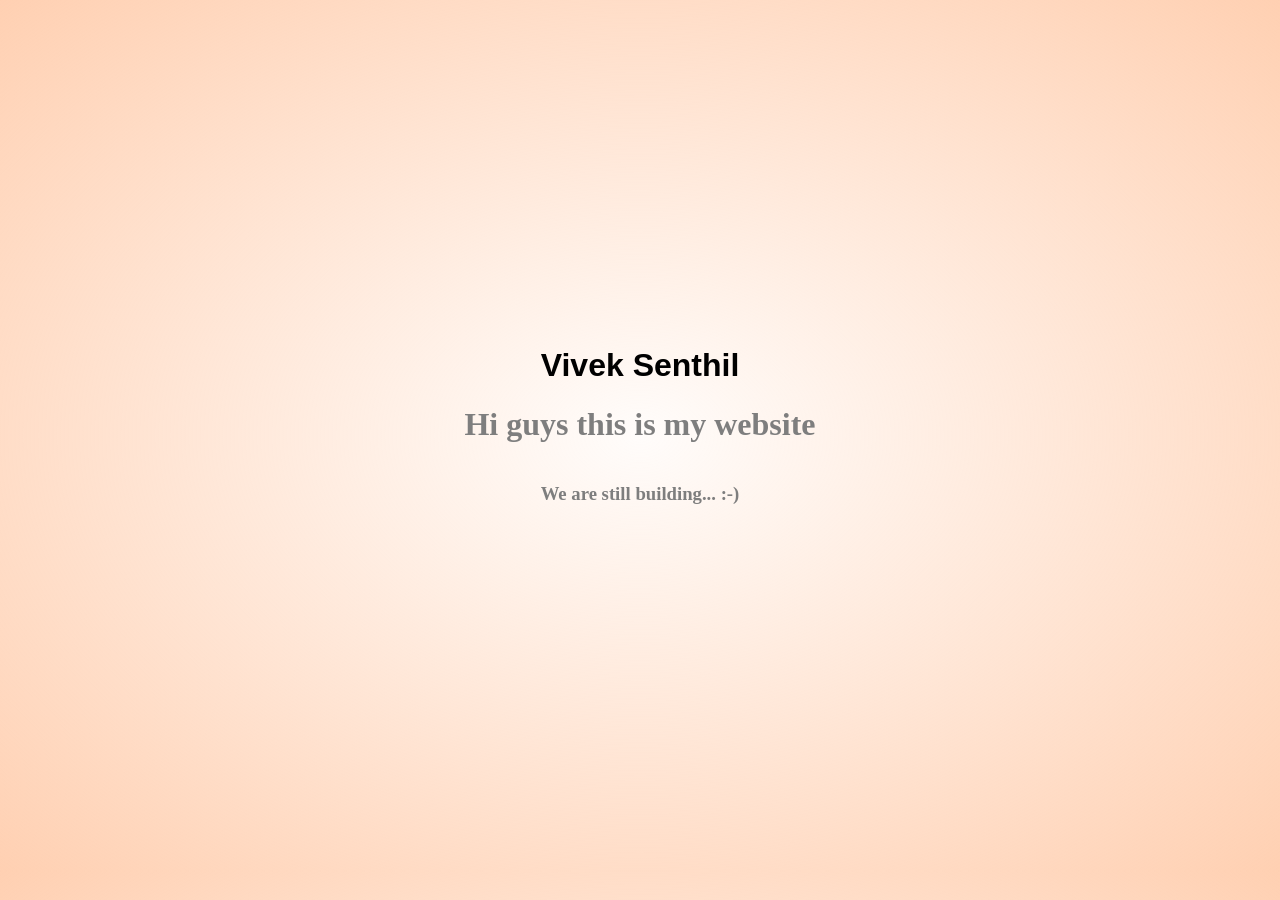
==== index.html @ be4c6263 "initial setup" ====
<!DOCTYPE html>
<html lang="en">
<head>
    <meta charset="UTF-8">
    <meta name="viewport" content="width=device-width, initial-scale=1.0">
    <title>Vivek Senthil</title>
    <link rel="stylesheet" href="style.css">
</head>
<body>
    <div id="title-name">Vivek Senthil</div>
    <h1>Hi guys this is my website</h1>
    <h3>We are still building... :-)</h3>
    
</body>
</html>
---- style.css ----
body {
    display: flex;
    justify-content: center;
    align-items: center;
    flex-direction: column;
    height: 95vh;
    color: rgb(126, 126, 126);
    background: radial-gradient(#ffd0b20f, #ffd0b2);
}

#title-name {
    font-size: xx-large;
    font-weight: bolder;
    color: black;
    font-family: 'Trebuchet MS', 'Lucida Sans Unicode', 'Lucida Grande', 'Lucida Sans', Arial, sans-serif
}
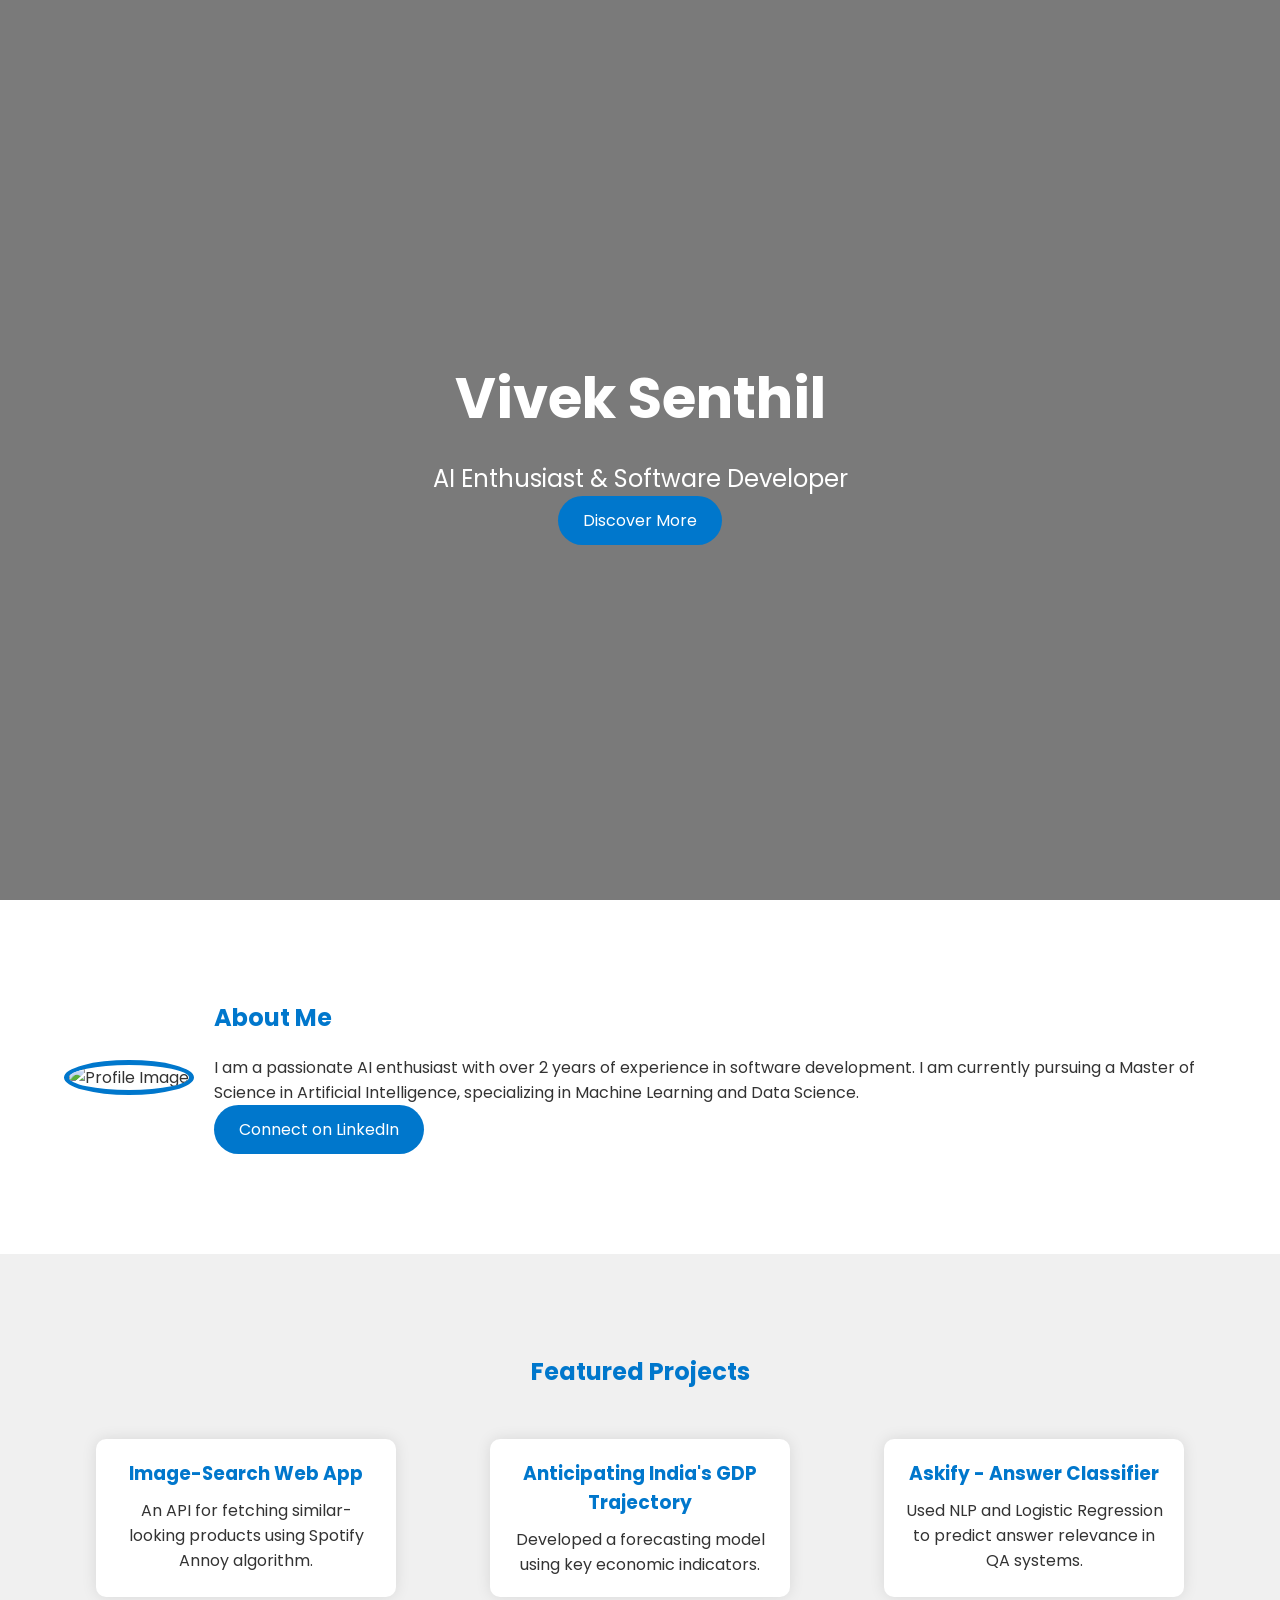
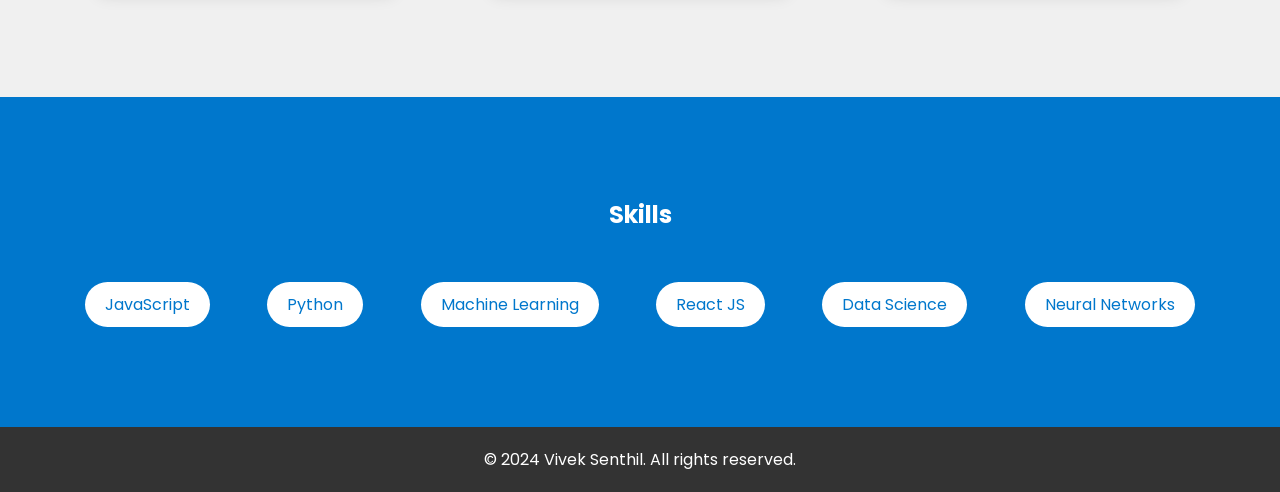
==== commit ab53ea49: "v1" ====
--- a/index.html
+++ b/index.html
@@ -3,13 +3,83 @@
 <head>
     <meta charset="UTF-8">
     <meta name="viewport" content="width=device-width, initial-scale=1.0">
-    <title>Vivek Senthil</title>
-    <link rel="stylesheet" href="style.css">
+    <meta http-equiv="X-UA-Compatible" content="IE=edge">
+    <title>Vivek Senthil - AI Enthusiast & Software Developer</title>
+    <link rel="stylesheet" href="styles.css">
+    <script src="script.js" defer></script>
+    <link href="https://fonts.googleapis.com/css2?family=Poppins:wght@300;400;600&display=swap" rel="stylesheet">
 </head>
 <body>
-    <div id="title-name">Vivek Senthil</div>
-    <h1>Hi guys this is my website</h1>
-    <h3>We are still building... :-)</h3>
-    
+    <!-- Hero Section -->
+    <header id="hero">
+        <div class="overlay"></div>
+        <div class="container hero-content">
+            <h1>Vivek Senthil</h1>
+            <p>AI Enthusiast & Software Developer</p>
+            <a href="#about" class="btn">Discover More</a>
+        </div>
+    </header>
+
+    <!-- About Section -->
+    <section id="about">
+        <div class="container">
+            <div class="about-content">
+                <div class="profile-image">
+                    <img src="images/dummy-pic.jpg" alt="Profile Image">
+                </div>
+                <div class="about-text">
+                    <h2>About Me</h2>
+                    <p>
+                        I am a passionate AI enthusiast with over 2 years of experience in software development. 
+                        I am currently pursuing a Master of Science in Artificial Intelligence, specializing in Machine Learning and Data Science.
+                    </p>
+                    <a href="https://www.linkedin.com/in/vivek-senthil-150101174/" target="_blank" class="btn">Connect on LinkedIn</a>
+                </div>
+            </div>
+        </div>
+    </section>
+
+    <!-- Projects Section -->
+    <section id="projects">
+        <div class="container">
+            <h2>Featured Projects</h2>
+            <div class="project-grid">
+                <div class="project-item">
+                    <h3>Image-Search Web App</h3>
+                    <p>An API for fetching similar-looking products using Spotify Annoy algorithm.</p>
+                </div>
+                <div class="project-item">
+                    <h3>Anticipating India's GDP Trajectory</h3>
+                    <p>Developed a forecasting model using key economic indicators.</p>
+                </div>
+                <div class="project-item">
+                    <h3>Askify - Answer Classifier</h3>
+                    <p>Used NLP and Logistic Regression to predict answer relevance in QA systems.</p>
+                </div>
+            </div>
+        </div>
+    </section>
+
+    <!-- Skills Section -->
+    <section id="skills">
+        <div class="container">
+            <h2>Skills</h2>
+            <ul class="skills-list">
+                <li>JavaScript</li>
+                <li>Python</li>
+                <li>Machine Learning</li>
+                <li>React JS</li>
+                <li>Data Science</li>
+                <li>Neural Networks</li>
+            </ul>
+        </div>
+    </section>
+
+    <!-- Footer Section -->
+    <footer>
+        <div class="container">
+            <p>&copy; 2024 Vivek Senthil. All rights reserved.</p>
+        </div>
+    </footer>
 </body>
-</html>+</html>
--- a/styles.css
+++ b/styles.css
@@ -0,0 +1,168 @@
+/* General Reset */
+* {
+    margin: 0;
+    padding: 0;
+    box-sizing: border-box;
+}
+
+body {
+    font-family: 'Poppins', sans-serif;
+    background-color: #f5f5f5;
+    color: #333;
+}
+
+.container {
+    width: 90%;
+    max-width: 1200px;
+    margin: 0 auto;
+}
+
+/* Hero Section */
+#hero {
+    position: relative;
+    background: url('https://www.alingwenphotography.com/uploads/2/1/2/2/21225944/background-images/original/1.jpg') no-repeat center center/cover;
+    height: 100vh;
+    display: flex;
+    justify-content: center;
+    align-items: center;
+}
+
+#hero .overlay {
+    position: absolute;
+    top: 0;
+    left: 0;
+    width: 100%;
+    height: 100%;
+    background: rgba(0, 0, 0, 0.5);
+}
+
+.hero-content {
+    position: relative;
+    z-index: 1;
+    text-align: center;
+    color: white;
+}
+
+.hero-content h1 {
+    font-size: 3.5rem;
+    margin-bottom: 20px;
+}
+
+.hero-content p {
+    font-size: 1.5rem;
+}
+
+.btn {
+    display: inline-block;
+    padding: 12px 25px;
+    color: white;
+    background-color: #0077cc;
+    border-radius: 50px;
+    text-decoration: none;
+    transition: 0.3s;
+}
+
+.btn:hover {
+    background-color: #005fa3;
+}
+
+/* About Section */
+#about {
+    padding: 100px 0;
+    background-color: #fff;
+}
+
+.about-content {
+    display: flex;
+    align-items: center;
+    justify-content: space-between;
+}
+
+.about-text {
+    flex: 1;
+    padding-left: 20px;
+}
+
+.about-text h2 {
+    color: #0077cc;
+    margin-bottom: 20px;
+}
+
+.profile-image img {
+    width: 250px;
+    height: 250px;
+    border-radius: 50%;
+    border: 5px solid #0077cc;
+}
+
+/* Projects Section */
+#projects {
+    padding: 100px 0;
+    background-color: #f0f0f0;
+    text-align: center;
+}
+
+#projects h2 {
+    color: #0077cc;
+    margin-bottom: 50px;
+}
+
+.project-grid {
+    display: flex;
+    justify-content: space-around;
+    gap: 30px;
+    flex-wrap: wrap;
+}
+
+.project-item {
+    background-color: white;
+    padding: 20px;
+    width: 300px;
+    border-radius: 10px;
+    box-shadow: 0 0 15px rgba(0, 0, 0, 0.1);
+    transition: transform 0.3s ease-in-out;
+}
+
+.project-item:hover {
+    transform: translateY(-10px);
+}
+
+.project-item h3 {
+    margin-bottom: 10px;
+    color: #0077cc;
+}
+
+/* Skills Section */
+#skills {
+    padding: 100px 0;
+    background-color: #0077cc;
+    color: white;
+    text-align: center;
+}
+
+#skills h2 {
+    margin-bottom: 50px;
+}
+
+.skills-list {
+    list-style: none;
+    display: flex;
+    justify-content: space-around;
+    gap: 15px;
+    flex-wrap: wrap;
+}
+
+.skills-list li {
+    background-color: white;
+    color: #0077cc;
+    padding: 10px 20px;
+    border-radius: 30px;
+}
+
+/* Footer */
+footer {
+    padding: 20px 0;
+    background-color: #333;
+    color: white;
+    text-align: center;
+}
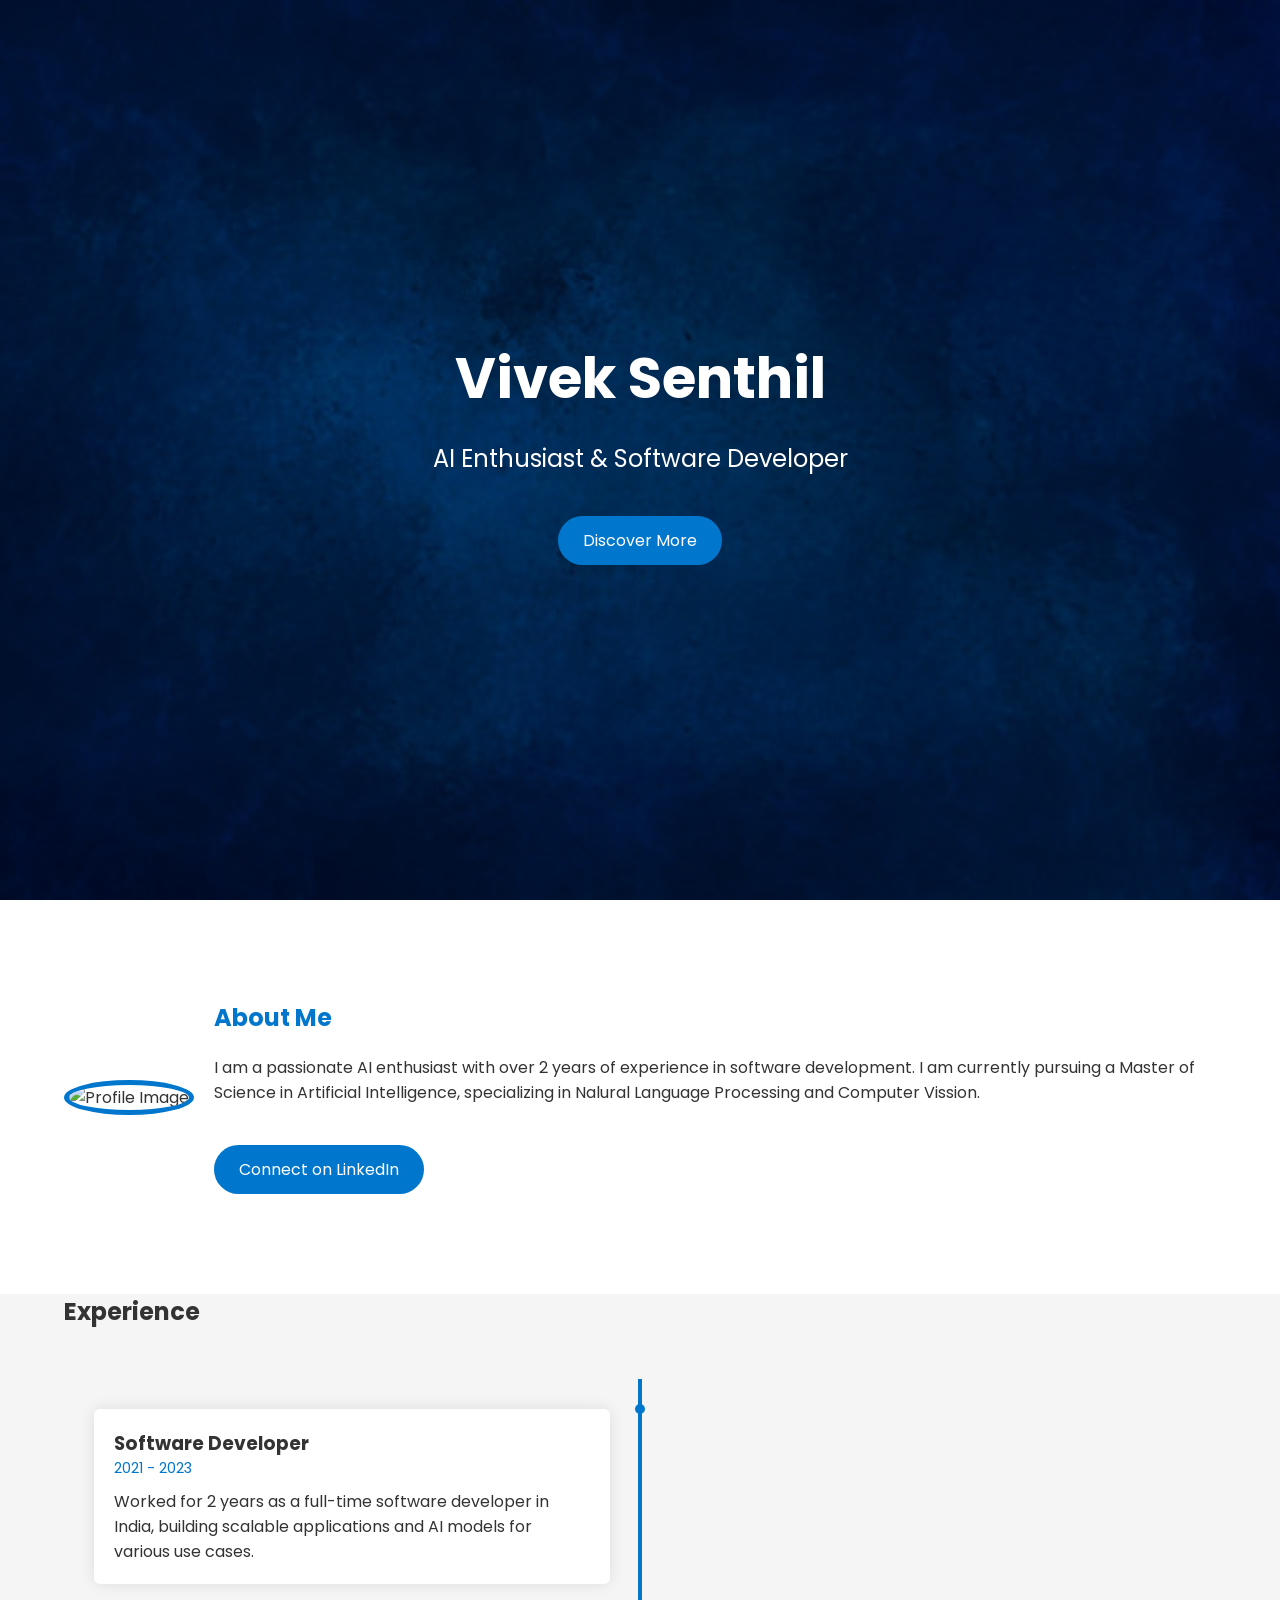
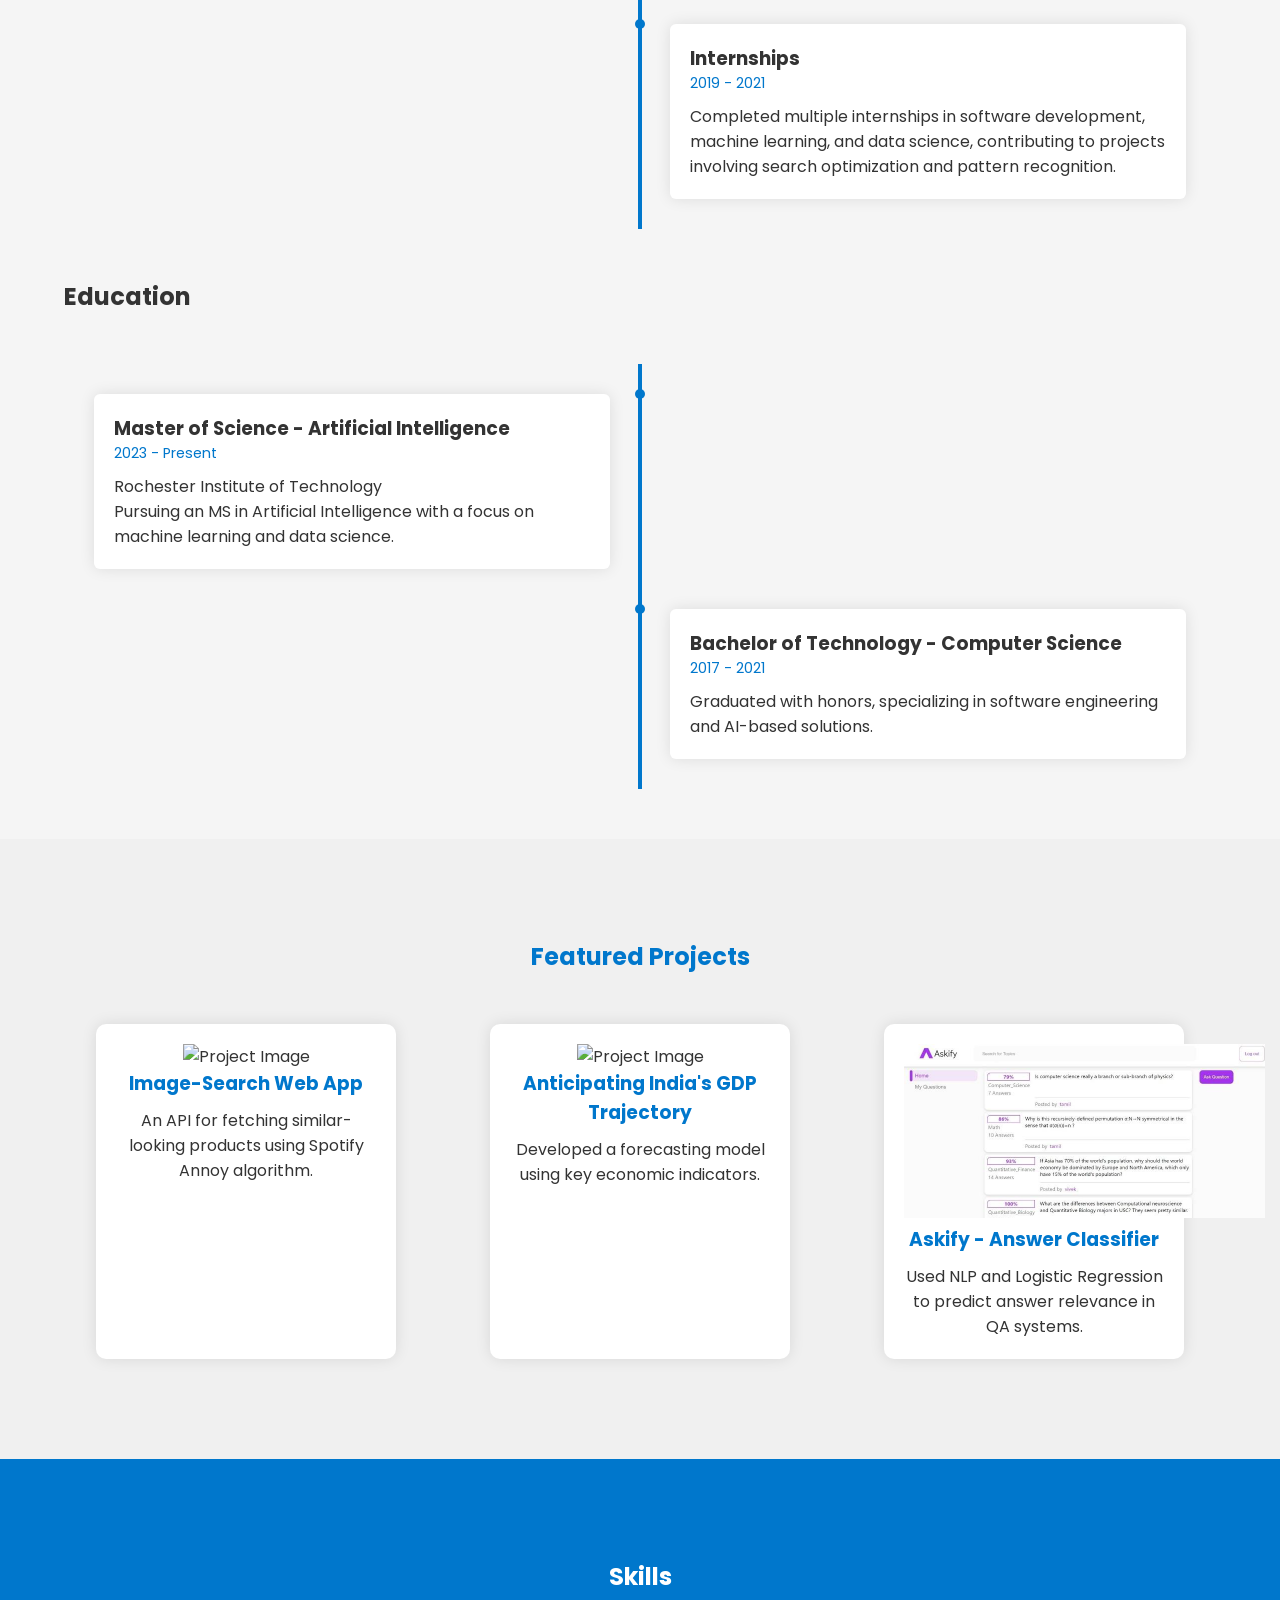
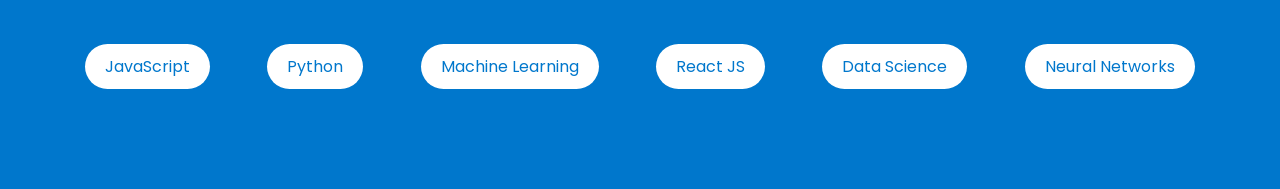
==== commit 7d8959fc: "v2_temp" ====
--- a/index.html
+++ b/index.html
@@ -1,5 +1,6 @@
 <!DOCTYPE html>
 <html lang="en">
+
 <head>
     <meta charset="UTF-8">
     <meta name="viewport" content="width=device-width, initial-scale=1.0">
@@ -9,6 +10,7 @@
     <script src="script.js" defer></script>
     <link href="https://fonts.googleapis.com/css2?family=Poppins:wght@300;400;600&display=swap" rel="stylesheet">
 </head>
+
 <body>
     <!-- Hero Section -->
     <header id="hero">
@@ -25,15 +27,64 @@
         <div class="container">
             <div class="about-content">
                 <div class="profile-image">
-                    <img src="images/dummy-pic.jpg" alt="Profile Image">
+                    <img src="/images/Vivek_20240724.jpg" alt="Profile Image">
                 </div>
                 <div class="about-text">
                     <h2>About Me</h2>
                     <p>
-                        I am a passionate AI enthusiast with over 2 years of experience in software development. 
-                        I am currently pursuing a Master of Science in Artificial Intelligence, specializing in Machine Learning and Data Science.
+                        I am a passionate AI enthusiast with over 2 years of experience in software development. I am
+                        currently pursuing a Master of Science in Artificial Intelligence, specializing in Nalural Language Processing and Computer Vission.
                     </p>
                     <a href="https://www.linkedin.com/in/vivek-senthil-150101174/" target="_blank" class="btn">Connect on LinkedIn</a>
+                </div>
+            </div>
+        </div>
+    </section>
+
+    <!-- Experience Section -->
+    <section id="experience">
+        <div class="container">
+            <h2>Experience</h2>
+            <div class="timeline">
+                <div class="timeline-item">
+                    <div class="timeline-content">
+                        <h3>Software Developer</h3>
+                        <span class="timeline-date">2021 - 2023</span>
+                        <p>Worked for 2 years as a full-time software developer in India, building scalable applications
+                            and AI models for various use cases.</p>
+                    </div>
+                </div>
+                <div class="timeline-item">
+                    <div class="timeline-content">
+                        <h3>Internships</h3>
+                        <span class="timeline-date">2019 - 2021</span>
+                        <p>Completed multiple internships in software development, machine learning, and data science,
+                            contributing to projects involving search optimization and pattern recognition.</p>
+                    </div>
+                </div>
+            </div>
+        </div>
+    </section>
+
+    <!-- Education Section -->
+    <section id="education">
+        <div class="container">
+            <h2>Education</h2>
+            <div class="timeline">
+                <div class="timeline-item">
+                    <div class="timeline-content">
+                        <h3>Master of Science - Artificial Intelligence</h3>
+                        <span class="timeline-date">2023 - Present</span>
+                        <p>Rochester Institute of Technology</p>
+                        <p>Pursuing an MS in Artificial Intelligence with a focus on machine learning and data science.</p>
+                    </div>
+                </div>
+                <div class="timeline-item">
+                    <div class="timeline-content">
+                        <h3>Bachelor of Technology - Computer Science</h3>
+                        <span class="timeline-date">2017 - 2021</span>
+                        <p>Graduated with honors, specializing in software engineering and AI-based solutions.</p>
+                    </div>
                 </div>
             </div>
         </div>
@@ -45,14 +96,17 @@
             <h2>Featured Projects</h2>
             <div class="project-grid">
                 <div class="project-item">
+                    <img src="https://dummyimage.com/300x200/0077cc/fff.png&text=Project+1" alt="Project Image">
                     <h3>Image-Search Web App</h3>
                     <p>An API for fetching similar-looking products using Spotify Annoy algorithm.</p>
                 </div>
                 <div class="project-item">
+                    <img src="https://dummyimage.com/300x200/0077cc/fff.png&text=Project+2" alt="Project Image">
                     <h3>Anticipating India's GDP Trajectory</h3>
                     <p>Developed a forecasting model using key economic indicators.</p>
                 </div>
                 <div class="project-item">
+                    <img src="/images/askify.png" alt="Project Image">
                     <h3>Askify - Answer Classifier</h3>
                     <p>Used NLP and Logistic Regression to predict answer relevance in QA systems.</p>
                 </div>
@@ -75,11 +129,12 @@
         </div>
     </section>
 
-    <!-- Footer Section -->
+    <!-- Footer Section
     <footer>
         <div class="container">
             <p>&copy; 2024 Vivek Senthil. All rights reserved.</p>
         </div>
-    </footer>
+    </footer> -->
 </body>
+
 </html>
--- a/styles.css
+++ b/styles.css
@@ -3,6 +3,7 @@
     margin: 0;
     padding: 0;
     box-sizing: border-box;
+    scroll-behavior: smooth; /* Smooth scrolling */
 }
 
 body {
@@ -20,7 +21,7 @@
 /* Hero Section */
 #hero {
     position: relative;
-    background: url('https://www.alingwenphotography.com/uploads/2/1/2/2/21225944/background-images/original/1.jpg') no-repeat center center/cover;
+    background: url('/images/blue_bg_1.jpg') no-repeat center center/cover;
     height: 100vh;
     display: flex;
     justify-content: center;
@@ -60,6 +61,7 @@
     border-radius: 50px;
     text-decoration: none;
     transition: 0.3s;
+    margin-top: 40px;
 }
 
 .btn:hover {
@@ -93,6 +95,94 @@
     height: 250px;
     border-radius: 50%;
     border: 5px solid #0077cc;
+    object-fit: cover;
+}
+
+/* Timeline Section */
+.timeline {
+    position: relative;
+    margin: 50px 0;
+    padding: 10px 0;
+}
+
+.timeline::before {
+    content: '';
+    position: absolute;
+    width: 4px;
+    background-color: #0077cc;
+    top: 0;
+    bottom: 0;
+    left: 50%;
+    transform: translateX(-50%);
+}
+
+.timeline-item {
+    position: relative;
+    width: 50%;
+    padding: 20px 30px;
+    box-sizing: border-box;
+}
+
+.timeline-item:nth-child(odd) {
+    left: 0;
+}
+
+.timeline-item:nth-child(even) {
+    left: 50%;
+}
+
+.timeline-content {
+    background-color: white;
+    padding: 20px;
+    border-radius: 6px;
+    box-shadow: 0 0 15px rgba(0, 0, 0, 0.1);
+    position: relative;
+}
+
+.timeline-item::before {
+    content: '';
+    position: absolute;
+    top: 15px;
+    width: 10px;
+    height: 10px;
+    background-color: #0077cc;
+    border-radius: 50%;
+    z-index: 1;
+}
+
+.timeline-item:nth-child(odd)::before {
+    right: -5px;
+}
+
+.timeline-item:nth-child(even)::before {
+    left: -5px;
+}
+
+.timeline-date {
+    font-size: 0.9rem;
+    color: #0077cc;
+    margin-bottom: 10px;
+    display: block;
+}
+
+@media screen and (max-width: 768px) {
+    .timeline-item {
+        width: 100%;
+        left: 0 !important;
+        margin-bottom: 40px;
+    }
+
+    .timeline-item:nth-child(even) {
+        left: 0;
+    }
+
+    .timeline::before {
+        left: 20px;
+    }
+
+    .timeline-item::before {
+        left: 15px !important;
+    }
 }
 
 /* Projects Section */
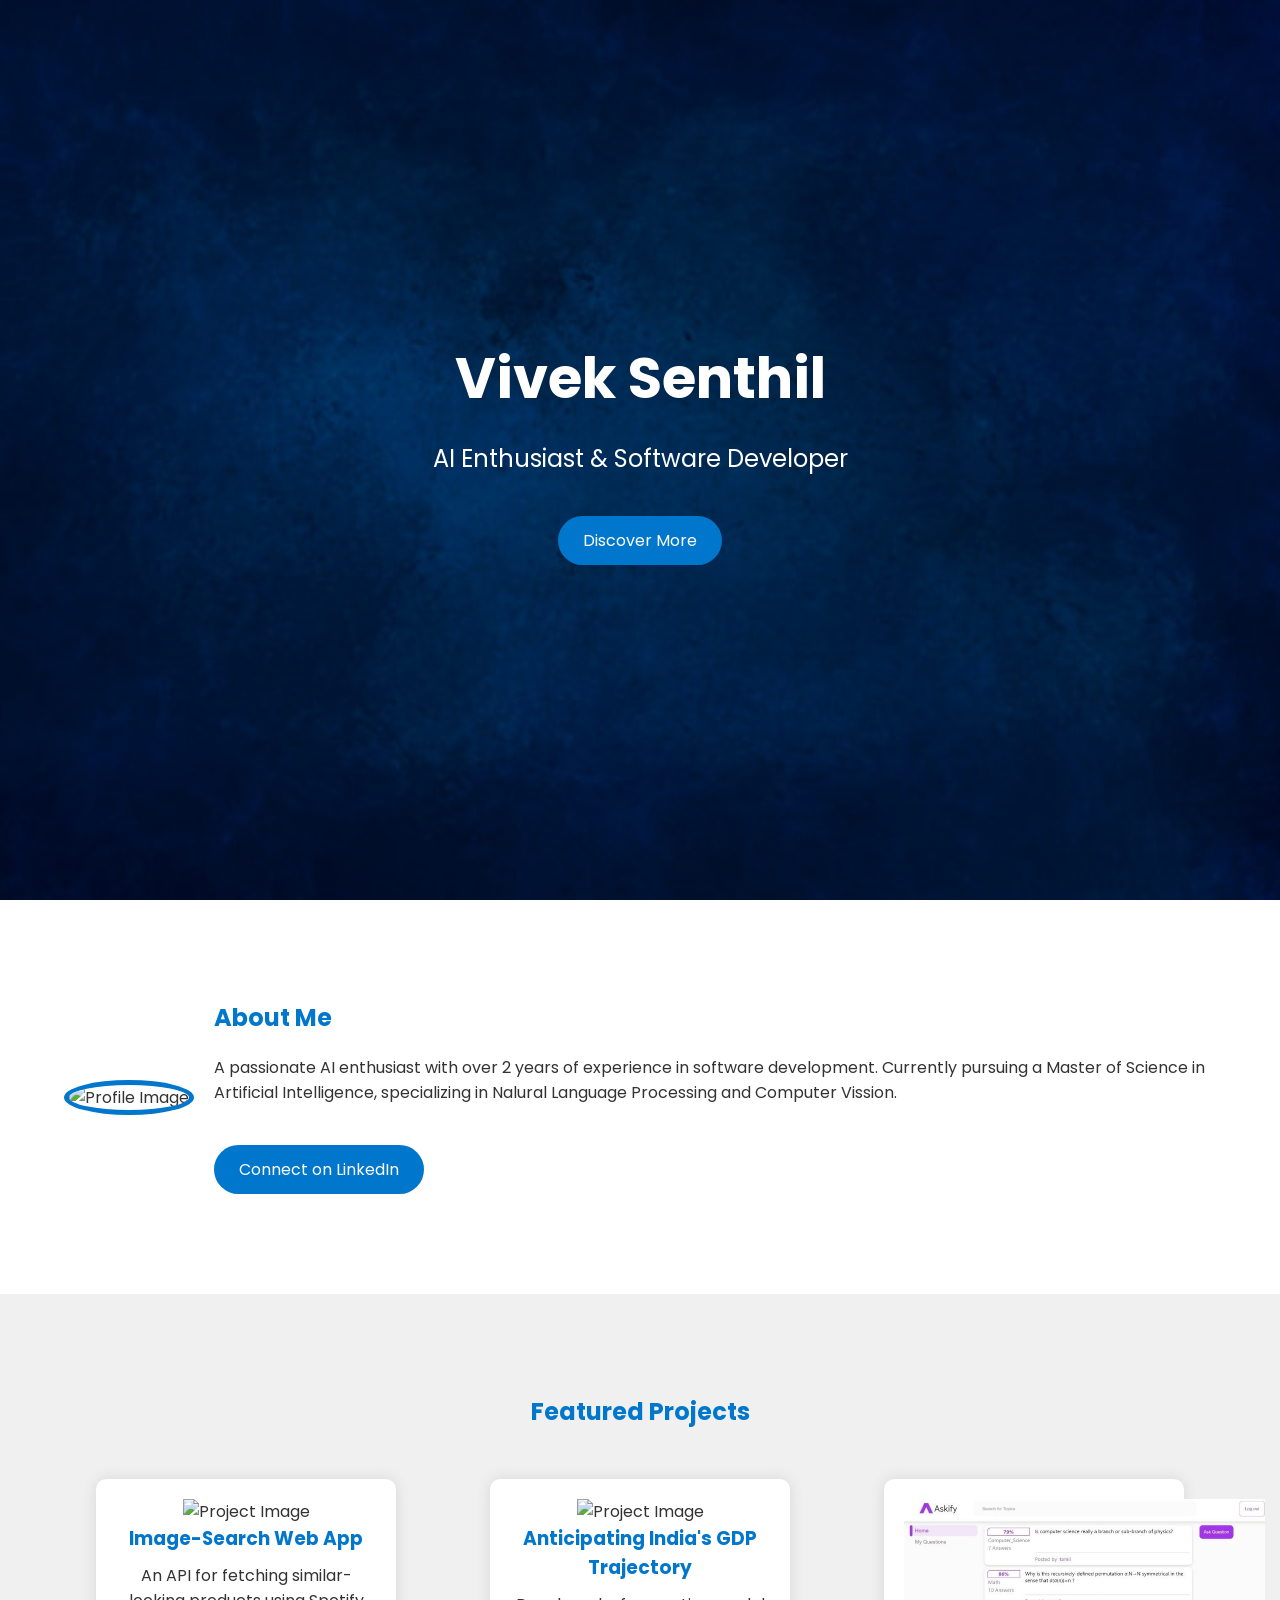
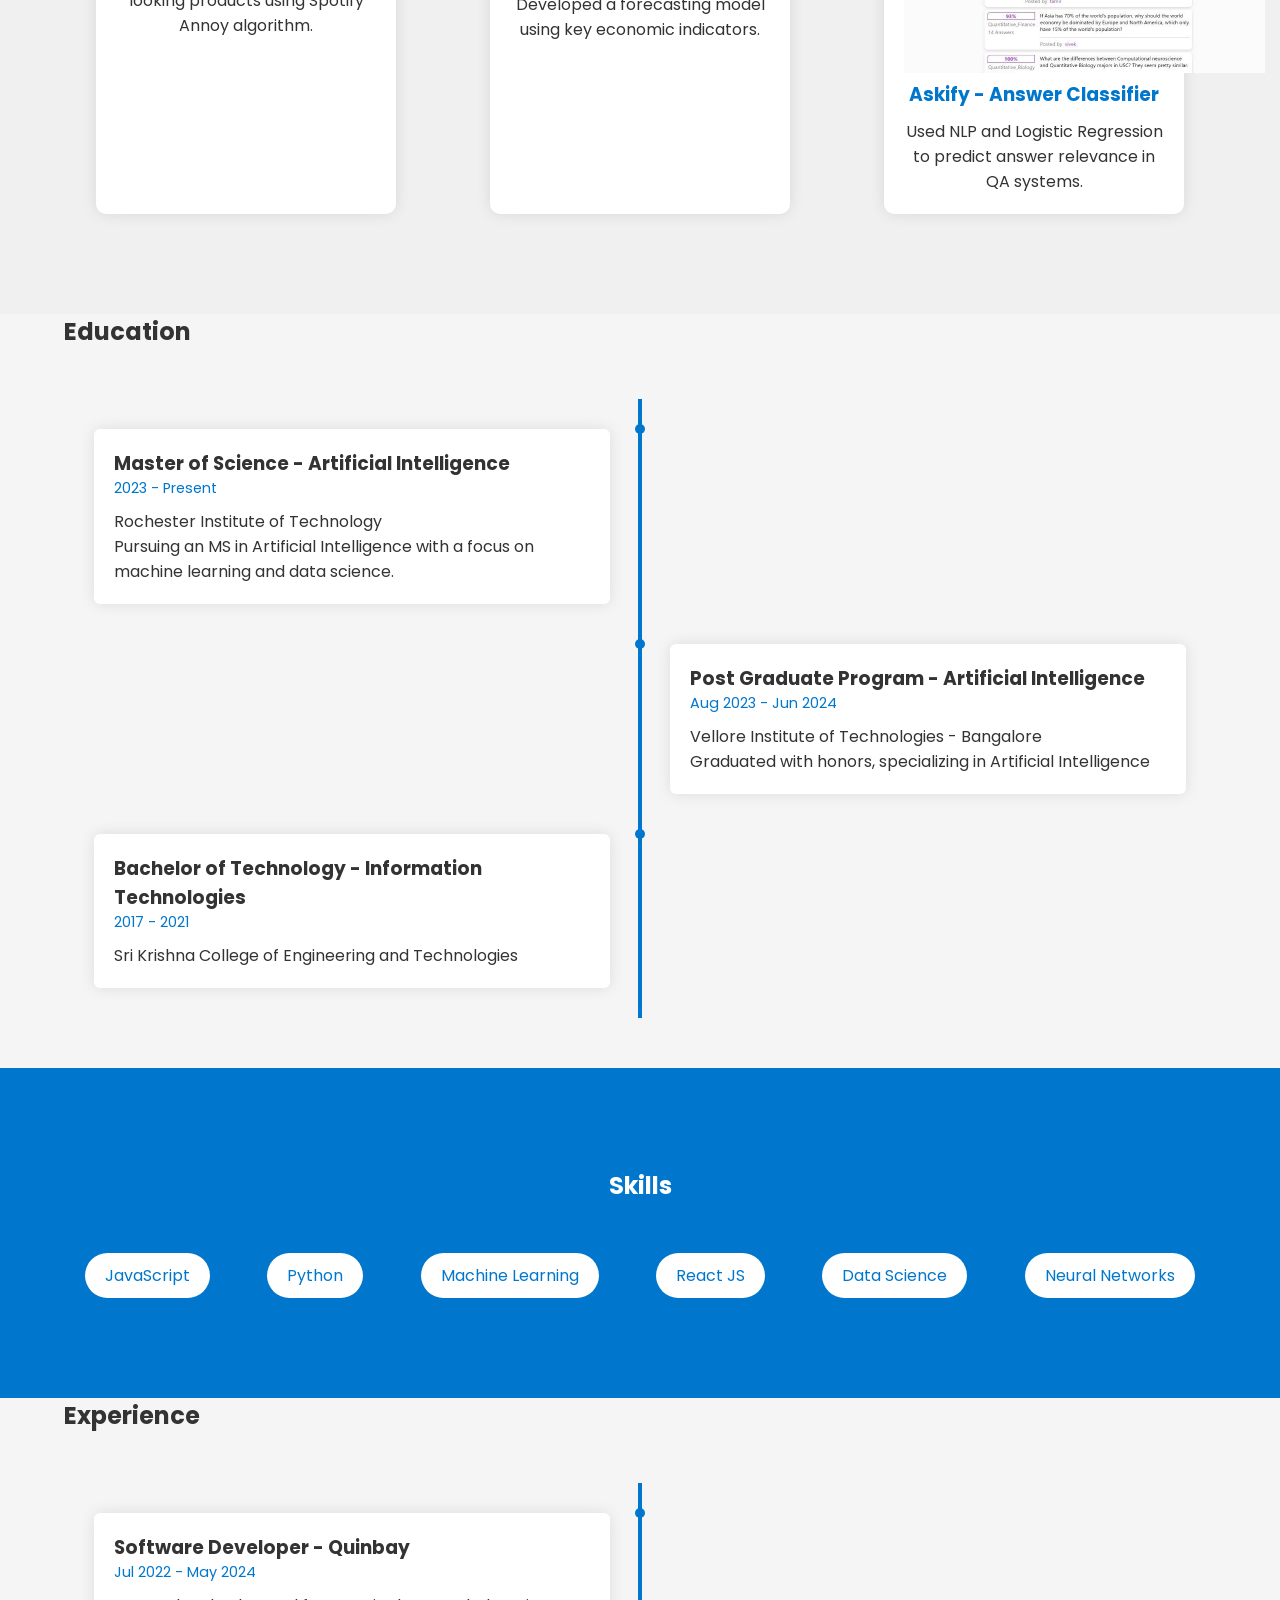
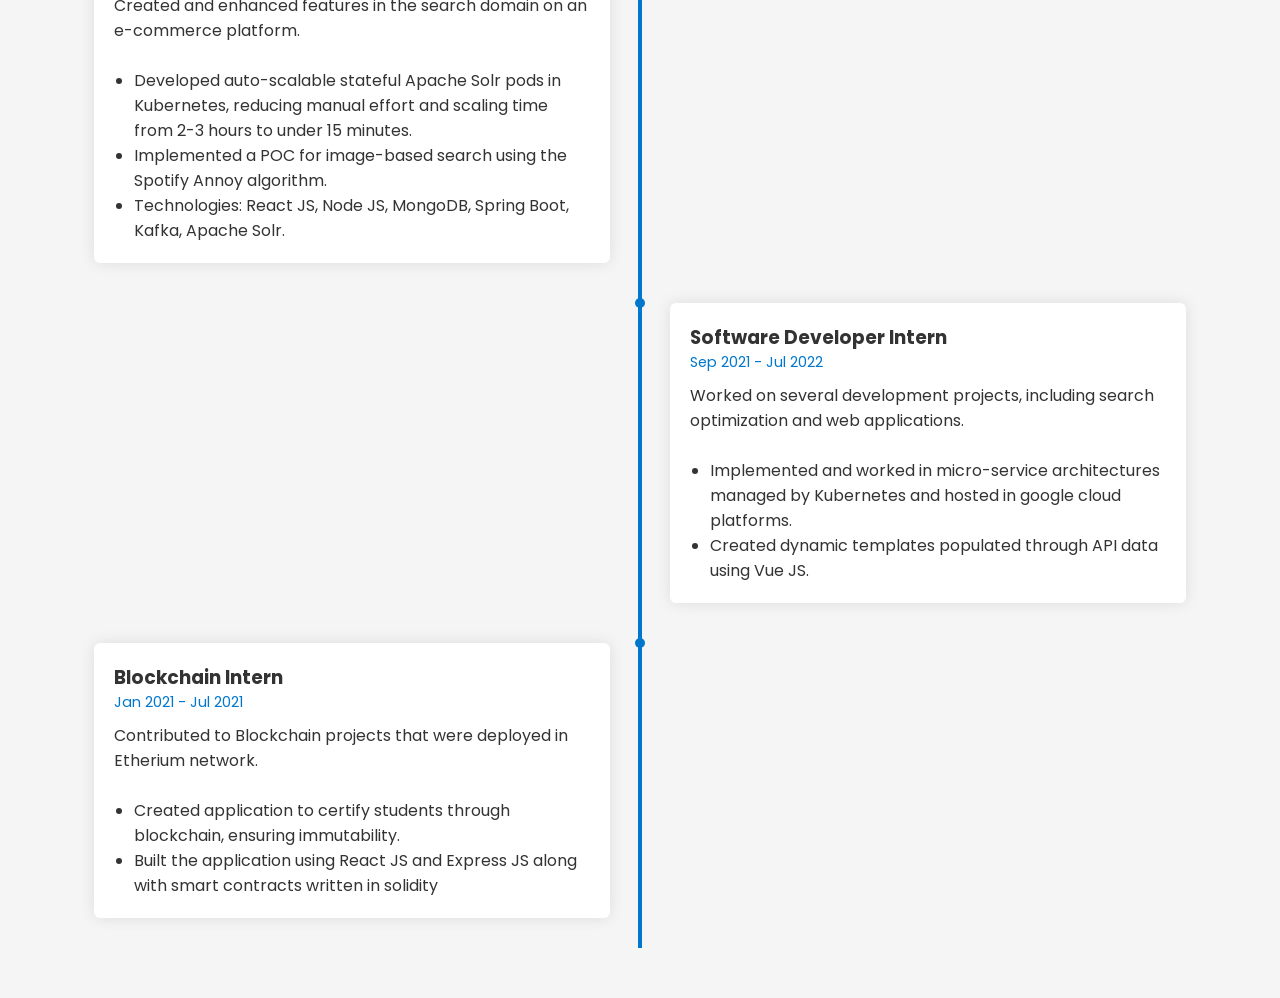
==== commit 3031a943: "updated" ====
--- a/index.html
+++ b/index.html
@@ -32,8 +32,8 @@
                 <div class="about-text">
                     <h2>About Me</h2>
                     <p>
-                        I am a passionate AI enthusiast with over 2 years of experience in software development. I am
-                        currently pursuing a Master of Science in Artificial Intelligence, specializing in Nalural Language Processing and Computer Vission.
+                        A passionate AI enthusiast with over 2 years of experience in software development. 
+                        Currently pursuing a Master of Science in Artificial Intelligence, specializing in Nalural Language Processing and Computer Vission.
                     </p>
                     <a href="https://www.linkedin.com/in/vivek-senthil-150101174/" target="_blank" class="btn">Connect on LinkedIn</a>
                 </div>
@@ -41,30 +41,32 @@
         </div>
     </section>
 
-    <!-- Experience Section -->
-    <section id="experience">
-        <div class="container">
-            <h2>Experience</h2>
-            <div class="timeline">
-                <div class="timeline-item">
-                    <div class="timeline-content">
-                        <h3>Software Developer</h3>
-                        <span class="timeline-date">2021 - 2023</span>
-                        <p>Worked for 2 years as a full-time software developer in India, building scalable applications
-                            and AI models for various use cases.</p>
-                    </div>
-                </div>
-                <div class="timeline-item">
-                    <div class="timeline-content">
-                        <h3>Internships</h3>
-                        <span class="timeline-date">2019 - 2021</span>
-                        <p>Completed multiple internships in software development, machine learning, and data science,
-                            contributing to projects involving search optimization and pattern recognition.</p>
-                    </div>
-                </div>
+  
+
+<!-- Projects Section -->
+<section id="projects">
+    <div class="container">
+        <h2>Featured Projects</h2>
+        <div class="project-grid">
+            <div class="project-item">
+                <img src="https://dummyimage.com/300x200/0077cc/fff.png&text=Project+1" alt="Project Image">
+                <h3>Image-Search Web App</h3>
+                <p>An API for fetching similar-looking products using Spotify Annoy algorithm.</p>
+            </div>
+            <div class="project-item">
+                <img src="https://dummyimage.com/300x200/0077cc/fff.png&text=Project+2" alt="Project Image">
+                <h3>Anticipating India's GDP Trajectory</h3>
+                <p>Developed a forecasting model using key economic indicators.</p>
+            </div>
+            <div class="project-item">
+                <img src="/images/askify.png" alt="Project Image">
+                <h3>Askify - Answer Classifier</h3>
+                <p>Used NLP and Logistic Regression to predict answer relevance in QA systems.</p>
             </div>
         </div>
-    </section>
+    </div>
+</section>
+
 
     <!-- Education Section -->
     <section id="education">
@@ -81,41 +83,26 @@
                 </div>
                 <div class="timeline-item">
                     <div class="timeline-content">
-                        <h3>Bachelor of Technology - Computer Science</h3>
+                        <h3>Post Graduate Program - Artificial Intelligence</h3>
+                        <span class="timeline-date">Aug 2023 - Jun 2024</span>
+                        <p>Vellore Institute of Technologies - Bangalore</p>
+                        <p>Graduated with honors, specializing in Artificial Intelligence</p>
+                    </div>
+                </div>
+                <div class="timeline-item">
+                    <div class="timeline-content">
+                        <h3>Bachelor of Technology - Information Technologies</h3>
                         <span class="timeline-date">2017 - 2021</span>
-                        <p>Graduated with honors, specializing in software engineering and AI-based solutions.</p>
+                        <p>Sri Krishna College of Engineering and Technologies</p>
+                        <!-- <p>Graduated with honors, specializing in software engineering and AI-based solutions.</p> -->
                     </div>
                 </div>
             </div>
         </div>
     </section>
 
-    <!-- Projects Section -->
-    <section id="projects">
-        <div class="container">
-            <h2>Featured Projects</h2>
-            <div class="project-grid">
-                <div class="project-item">
-                    <img src="https://dummyimage.com/300x200/0077cc/fff.png&text=Project+1" alt="Project Image">
-                    <h3>Image-Search Web App</h3>
-                    <p>An API for fetching similar-looking products using Spotify Annoy algorithm.</p>
-                </div>
-                <div class="project-item">
-                    <img src="https://dummyimage.com/300x200/0077cc/fff.png&text=Project+2" alt="Project Image">
-                    <h3>Anticipating India's GDP Trajectory</h3>
-                    <p>Developed a forecasting model using key economic indicators.</p>
-                </div>
-                <div class="project-item">
-                    <img src="/images/askify.png" alt="Project Image">
-                    <h3>Askify - Answer Classifier</h3>
-                    <p>Used NLP and Logistic Regression to predict answer relevance in QA systems.</p>
-                </div>
-            </div>
-        </div>
-    </section>
-
-    <!-- Skills Section -->
-    <section id="skills">
+     <!-- Skills Section -->
+     <section id="skills">
         <div class="container">
             <h2>Skills</h2>
             <ul class="skills-list">
@@ -129,6 +116,56 @@
         </div>
     </section>
 
+      <!-- Experience Section -->
+    <section id="experience">
+        <div class="container">
+            <h2>Experience</h2>
+            <div class="timeline">
+                <div class="timeline-item">
+                    <div class="timeline-content">
+                        <h3>Software Developer - Quinbay</h3>
+                        <span class="timeline-date">Jul 2022 - May 2024</span>
+                        <p>Created and enhanced features in the search domain on an e-commerce platform.</p>
+                        <br>
+                        <ul>
+                            <li>Developed auto-scalable stateful Apache Solr pods in Kubernetes, reducing manual effort and scaling time from 2-3 hours to under 15 minutes.</li>
+                            <li>Implemented a POC for image-based search using the Spotify Annoy algorithm.</li>
+                            <li>Technologies: React JS, Node JS, MongoDB, Spring Boot, Kafka, Apache Solr.</li>
+                        </ul>
+                    </div>
+                </div>
+                <!-- Internship 1 -->
+                <div class="timeline-item">
+                    <div class="timeline-content">
+                        <h3>Software Developer Intern</h3>
+                        <span class="timeline-date">Sep 2021 - Jul 2022</span>
+                        <p>Worked on several development projects, including search optimization and web applications.</p>
+                        <br>
+                        <ul>
+                            <li>Implemented and worked in micro-service architectures managed by Kubernetes and hosted in google cloud platforms.</li>
+                            <li>Created dynamic templates populated through API data using Vue JS.</li>
+                        </ul>
+                    </div>
+                </div>
+                <!-- Internship 2 -->
+                <div class="timeline-item">
+                    <div class="timeline-content">
+                        <h3>Blockchain Intern</h3>
+                        <span class="timeline-date">Jan 2021 - Jul 2021</span>
+                        <p>Contributed to Blockchain projects that were deployed in Etherium network.</p>
+                        <br>
+                        <ul>
+                            <li>Created application to certify students through blockchain, ensuring immutability. </li>
+                            <li>Built the application using React JS and Express JS along with smart contracts written in solidity</li>
+                        </ul>
+                    </div>
+                </div>
+            </div>
+        </div>
+    </section>
+
+   
+
     <!-- Footer Section
     <footer>
         <div class="container">
--- a/styles.css
+++ b/styles.css
@@ -139,6 +139,10 @@
     position: relative;
 }
 
+.timeline-content ul {
+    padding-left: inherit;
+}
+
 .timeline-item::before {
     content: '';
     position: absolute;
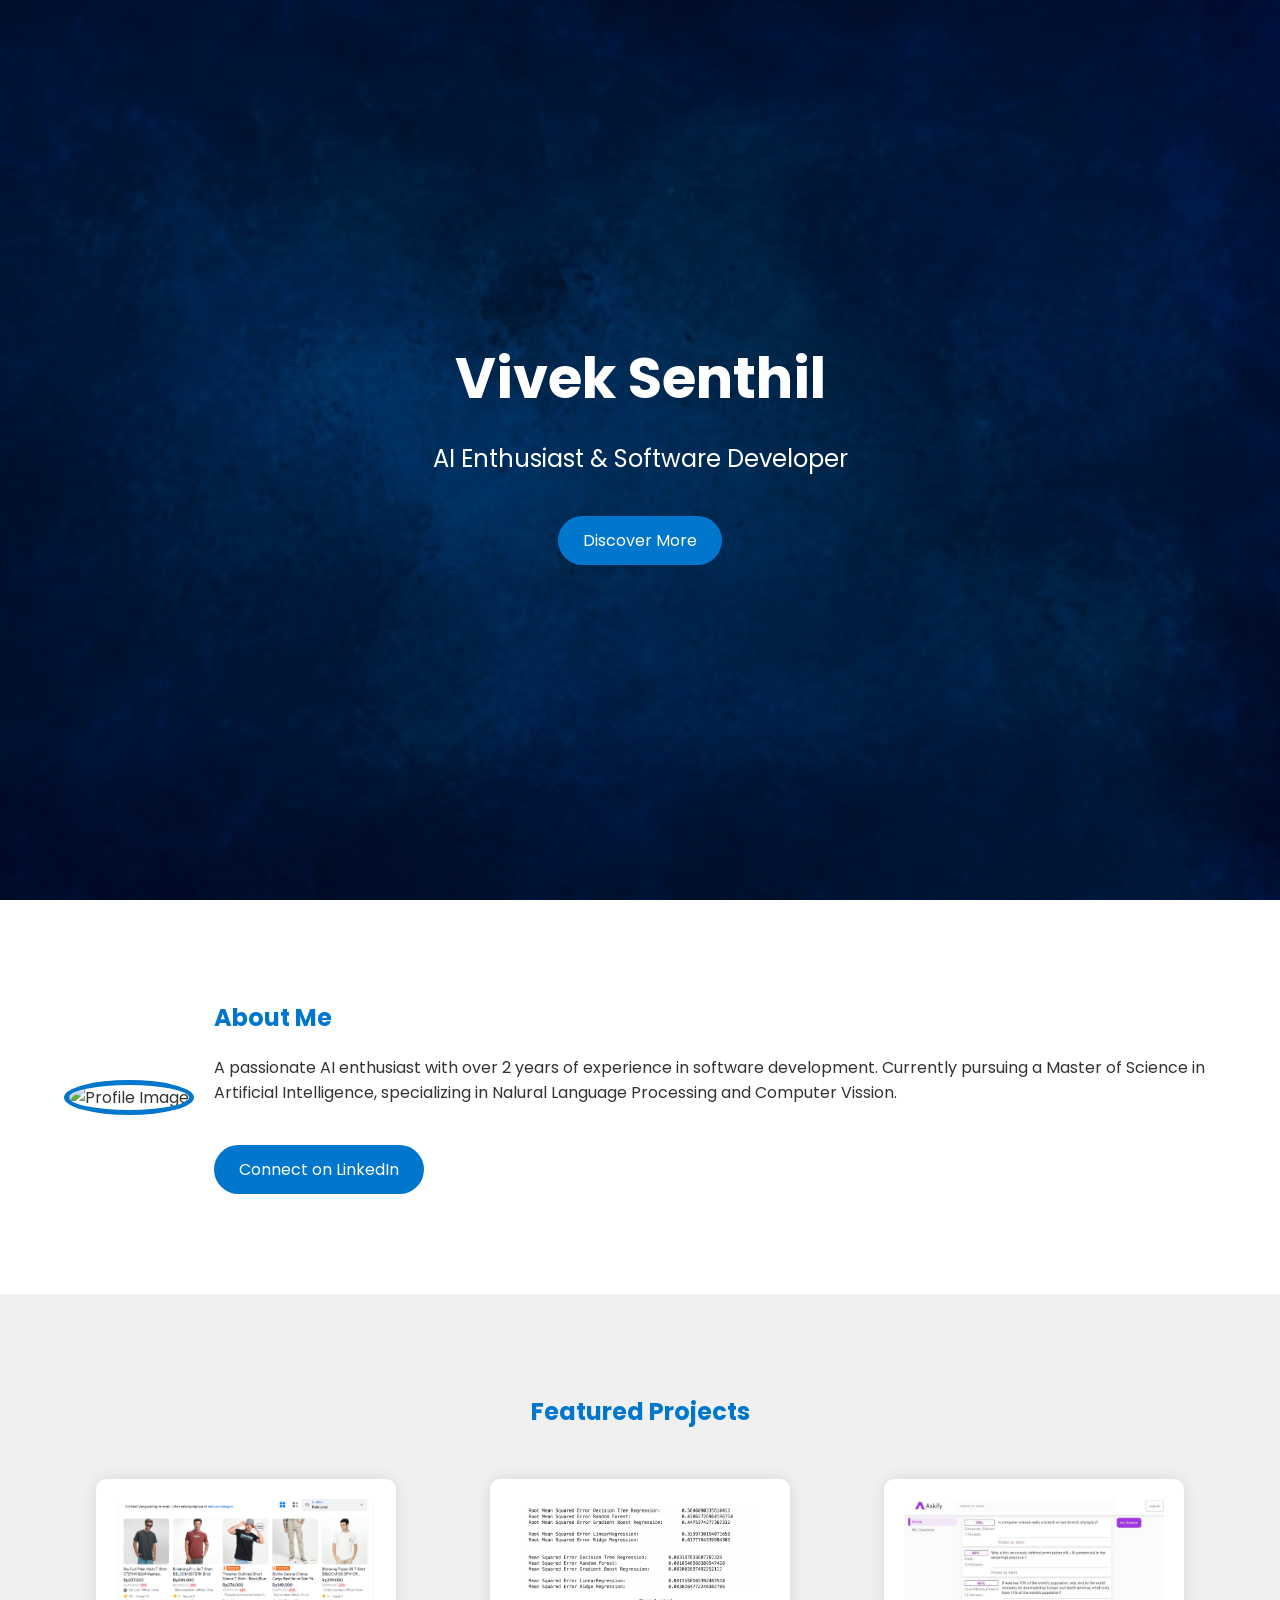
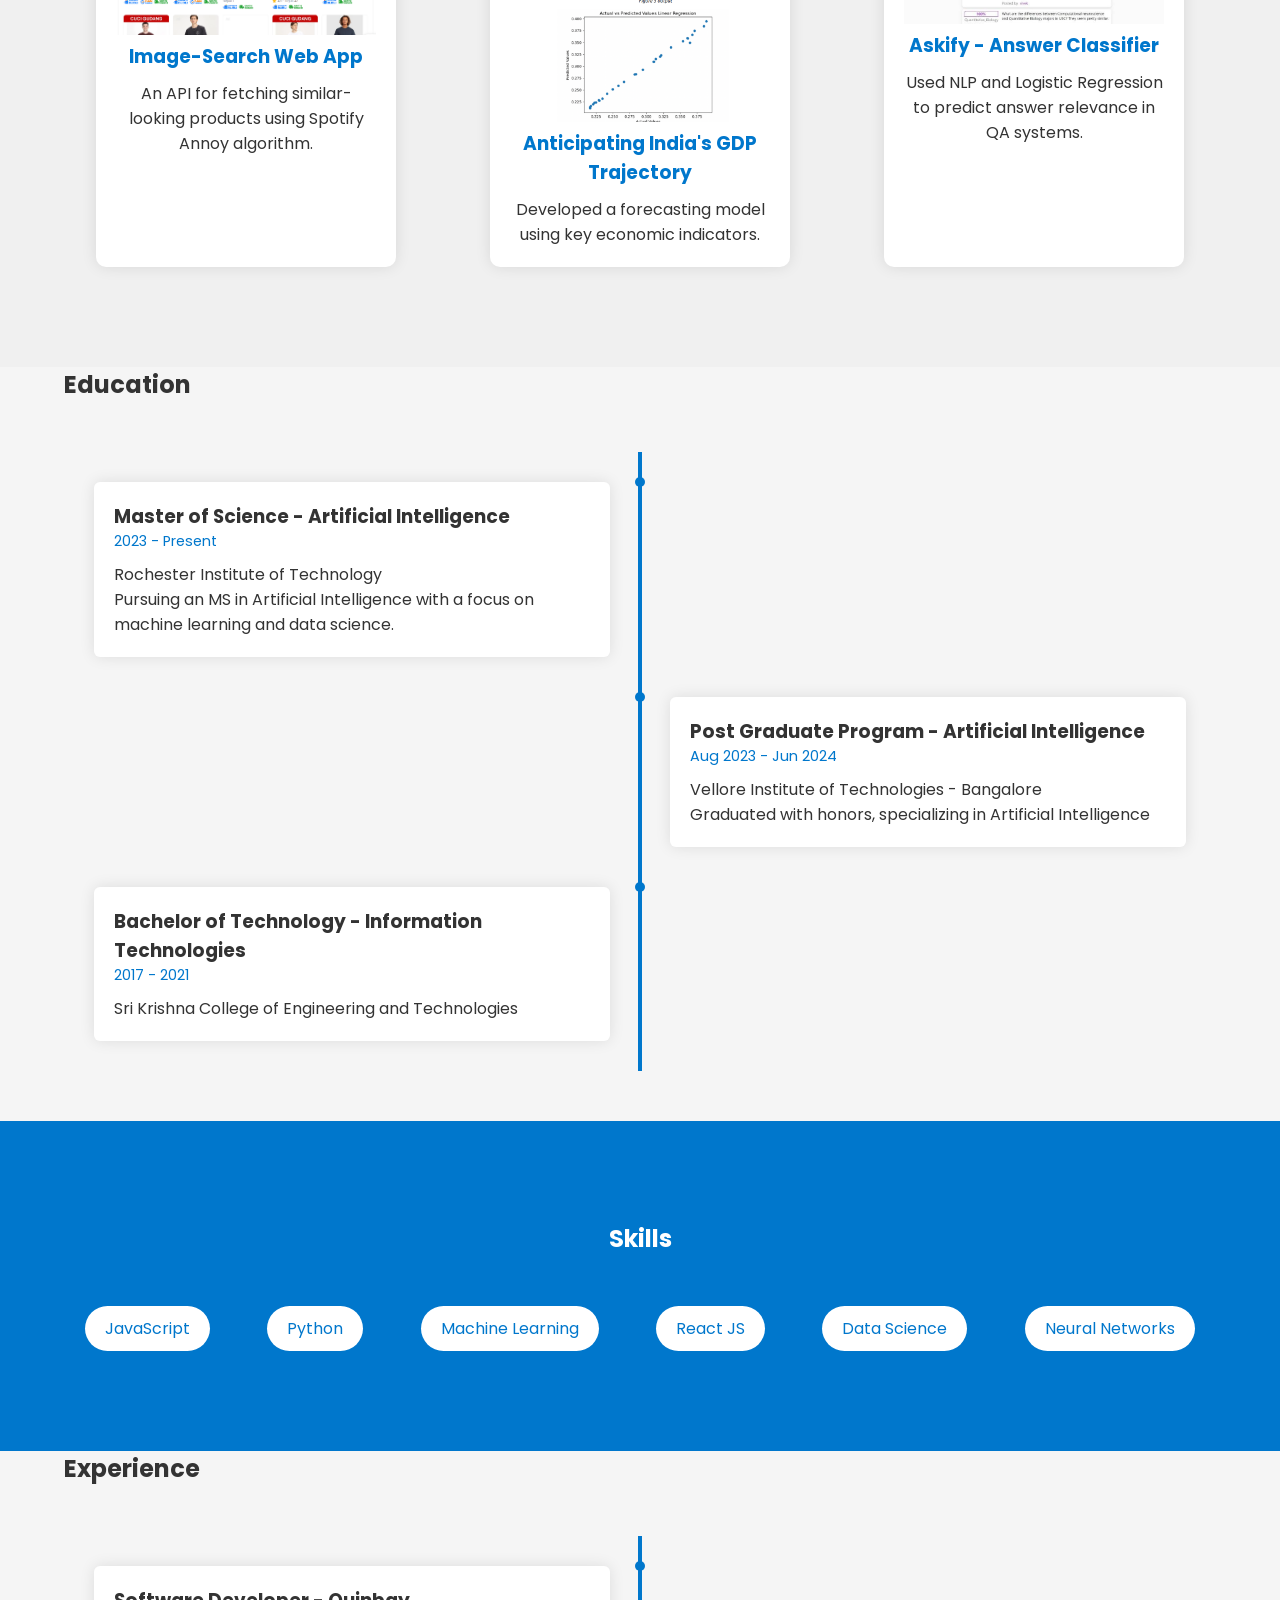
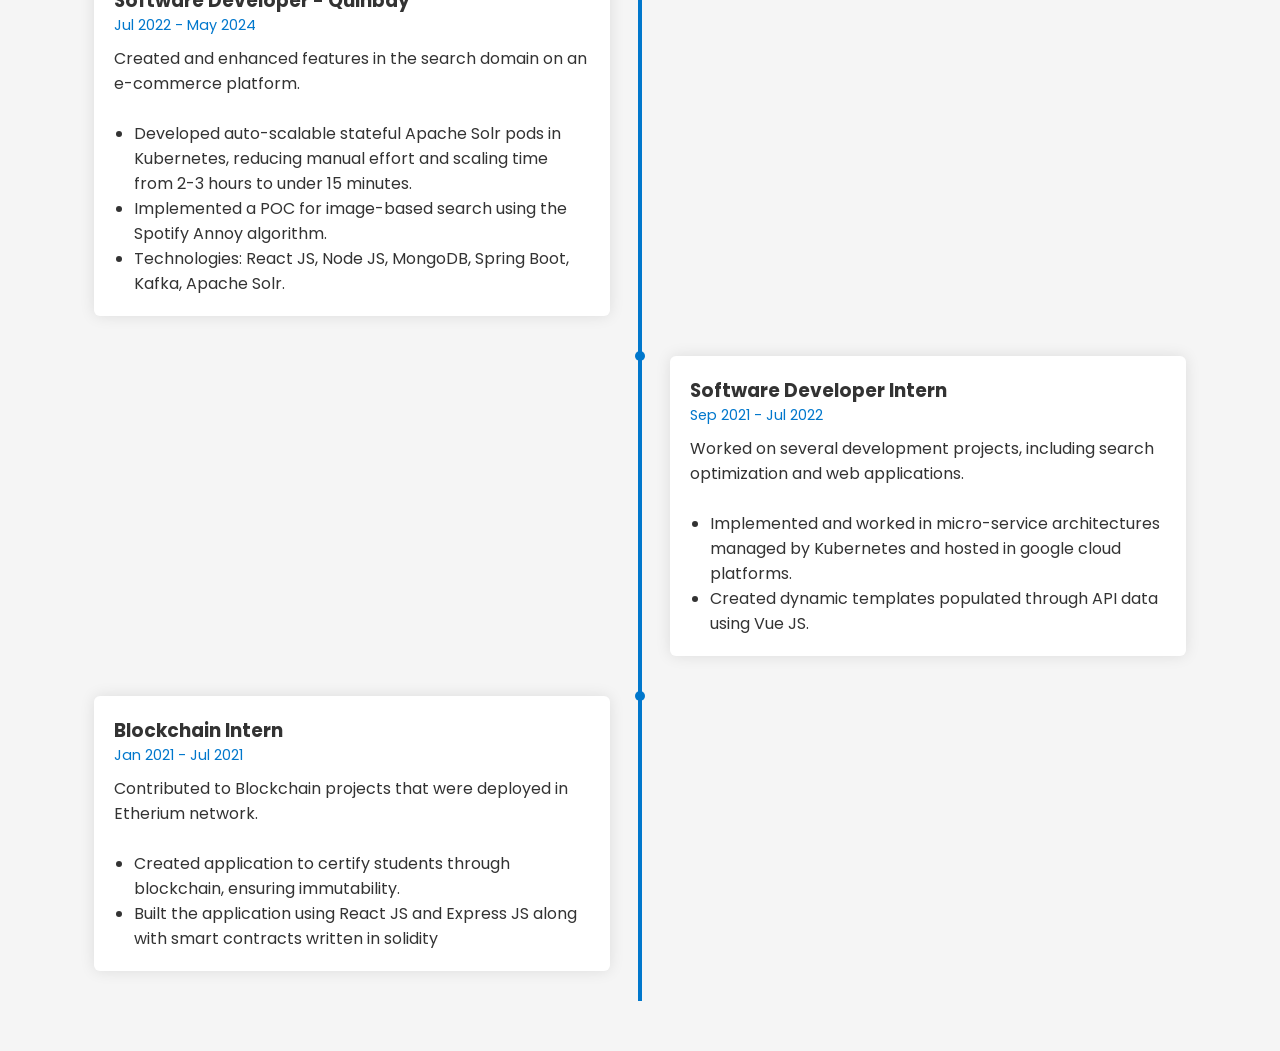
==== commit 5eee5716: "added project images, google analytics, responsive" ====
--- a/index.html
+++ b/index.html
@@ -2,6 +2,16 @@
 <html lang="en">
 
 <head>
+    <!-- Google tag (gtag.js) -->
+    <script async src="https://www.googletagmanager.com/gtag/js?id=G-0G45VLEQ3J"></script>
+    <script>
+    window.dataLayer = window.dataLayer || [];
+    function gtag(){dataLayer.push(arguments);}
+    gtag('js', new Date());
+
+    gtag('config', 'G-0G45VLEQ3J');
+    </script>
+
     <meta charset="UTF-8">
     <meta name="viewport" content="width=device-width, initial-scale=1.0">
     <meta http-equiv="X-UA-Compatible" content="IE=edge">
@@ -49,12 +59,12 @@
         <h2>Featured Projects</h2>
         <div class="project-grid">
             <div class="project-item">
-                <img src="https://dummyimage.com/300x200/0077cc/fff.png&text=Project+1" alt="Project Image">
+                <img src="/images/image-search.png" alt="Project Image">
                 <h3>Image-Search Web App</h3>
                 <p>An API for fetching similar-looking products using Spotify Annoy algorithm.</p>
             </div>
             <div class="project-item">
-                <img src="https://dummyimage.com/300x200/0077cc/fff.png&text=Project+2" alt="Project Image">
+                <img src="/images/GDP.png" alt="Project Image">
                 <h3>Anticipating India's GDP Trajectory</h3>
                 <p>Developed a forecasting model using key economic indicators.</p>
             </div>
--- a/styles.css
+++ b/styles.css
@@ -187,6 +187,10 @@
     .timeline-item::before {
         left: 15px !important;
     }
+
+    .about-content {
+        flex-wrap: wrap;
+    }
 }
 
 /* Projects Section */
@@ -217,6 +221,10 @@
     transition: transform 0.3s ease-in-out;
 }
 
+.project-item img { 
+    width: 100%;
+}
+
 .project-item:hover {
     transform: translateY(-10px);
 }
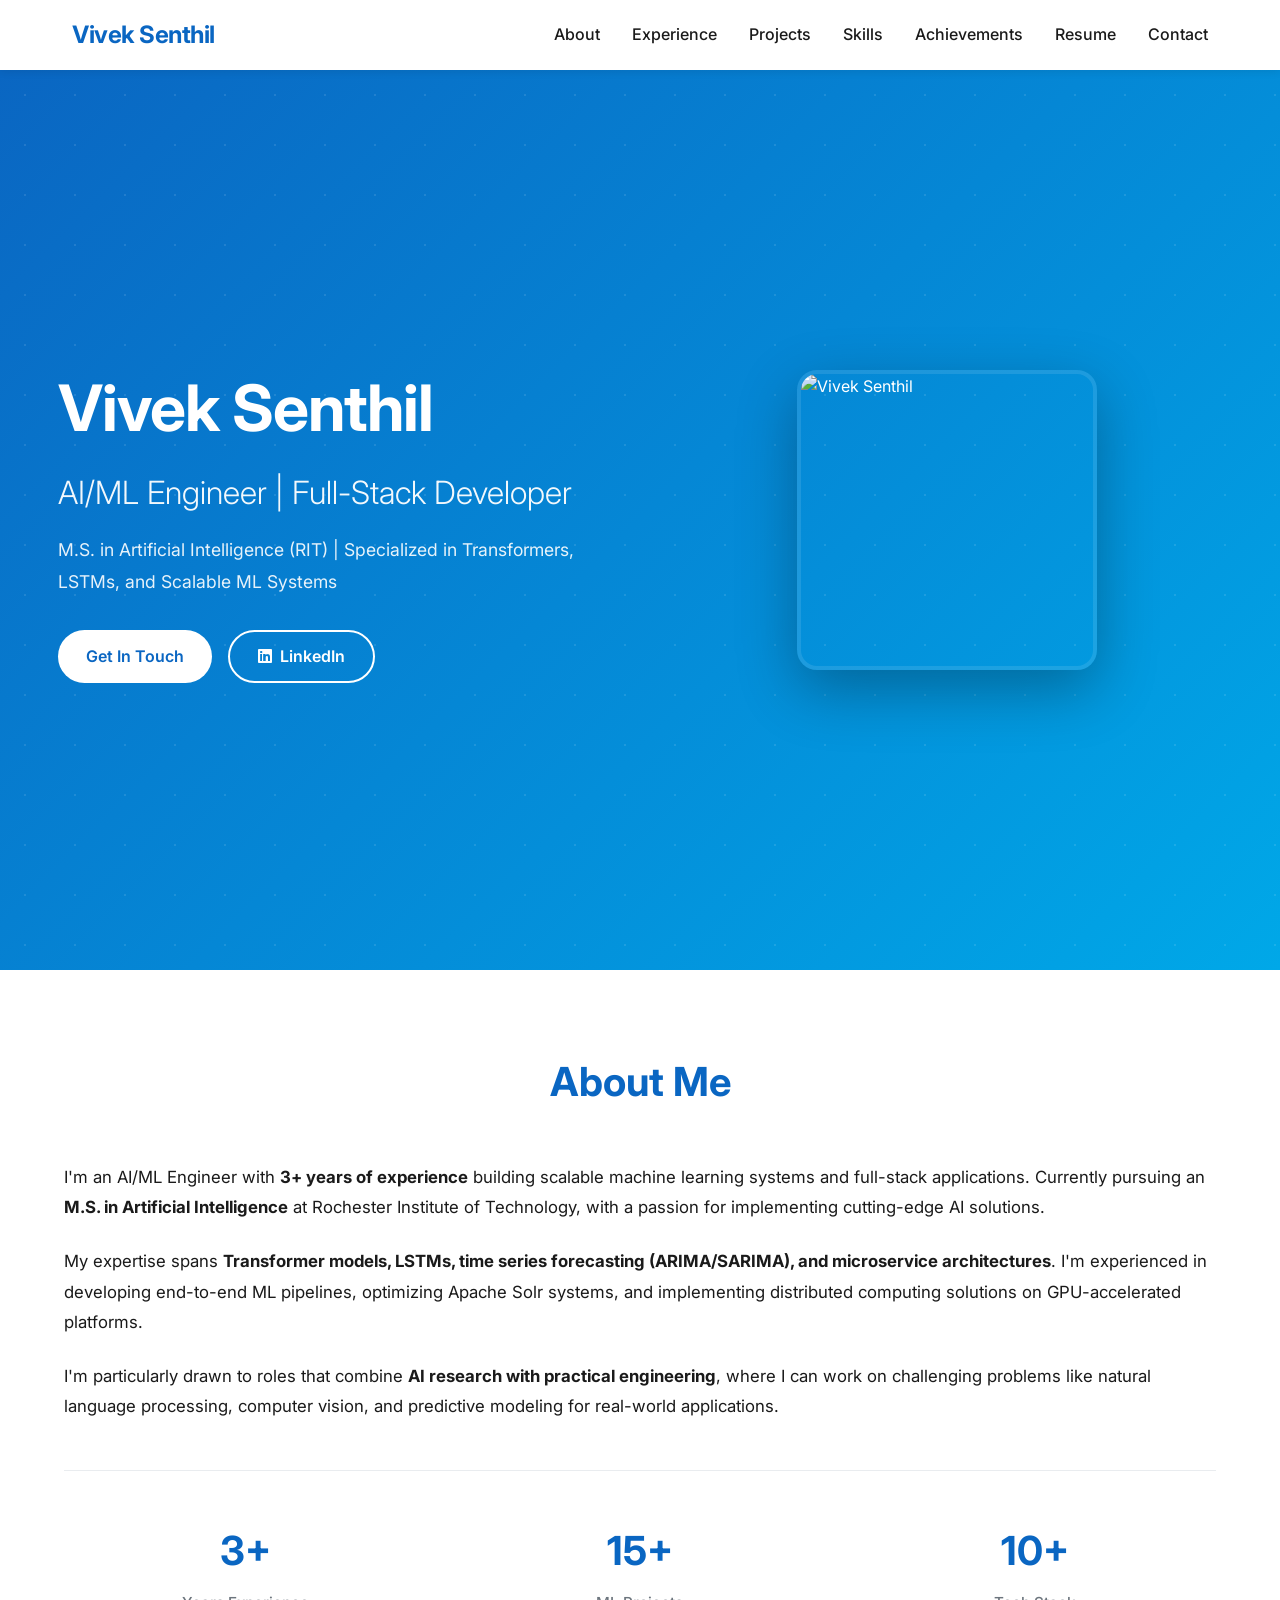
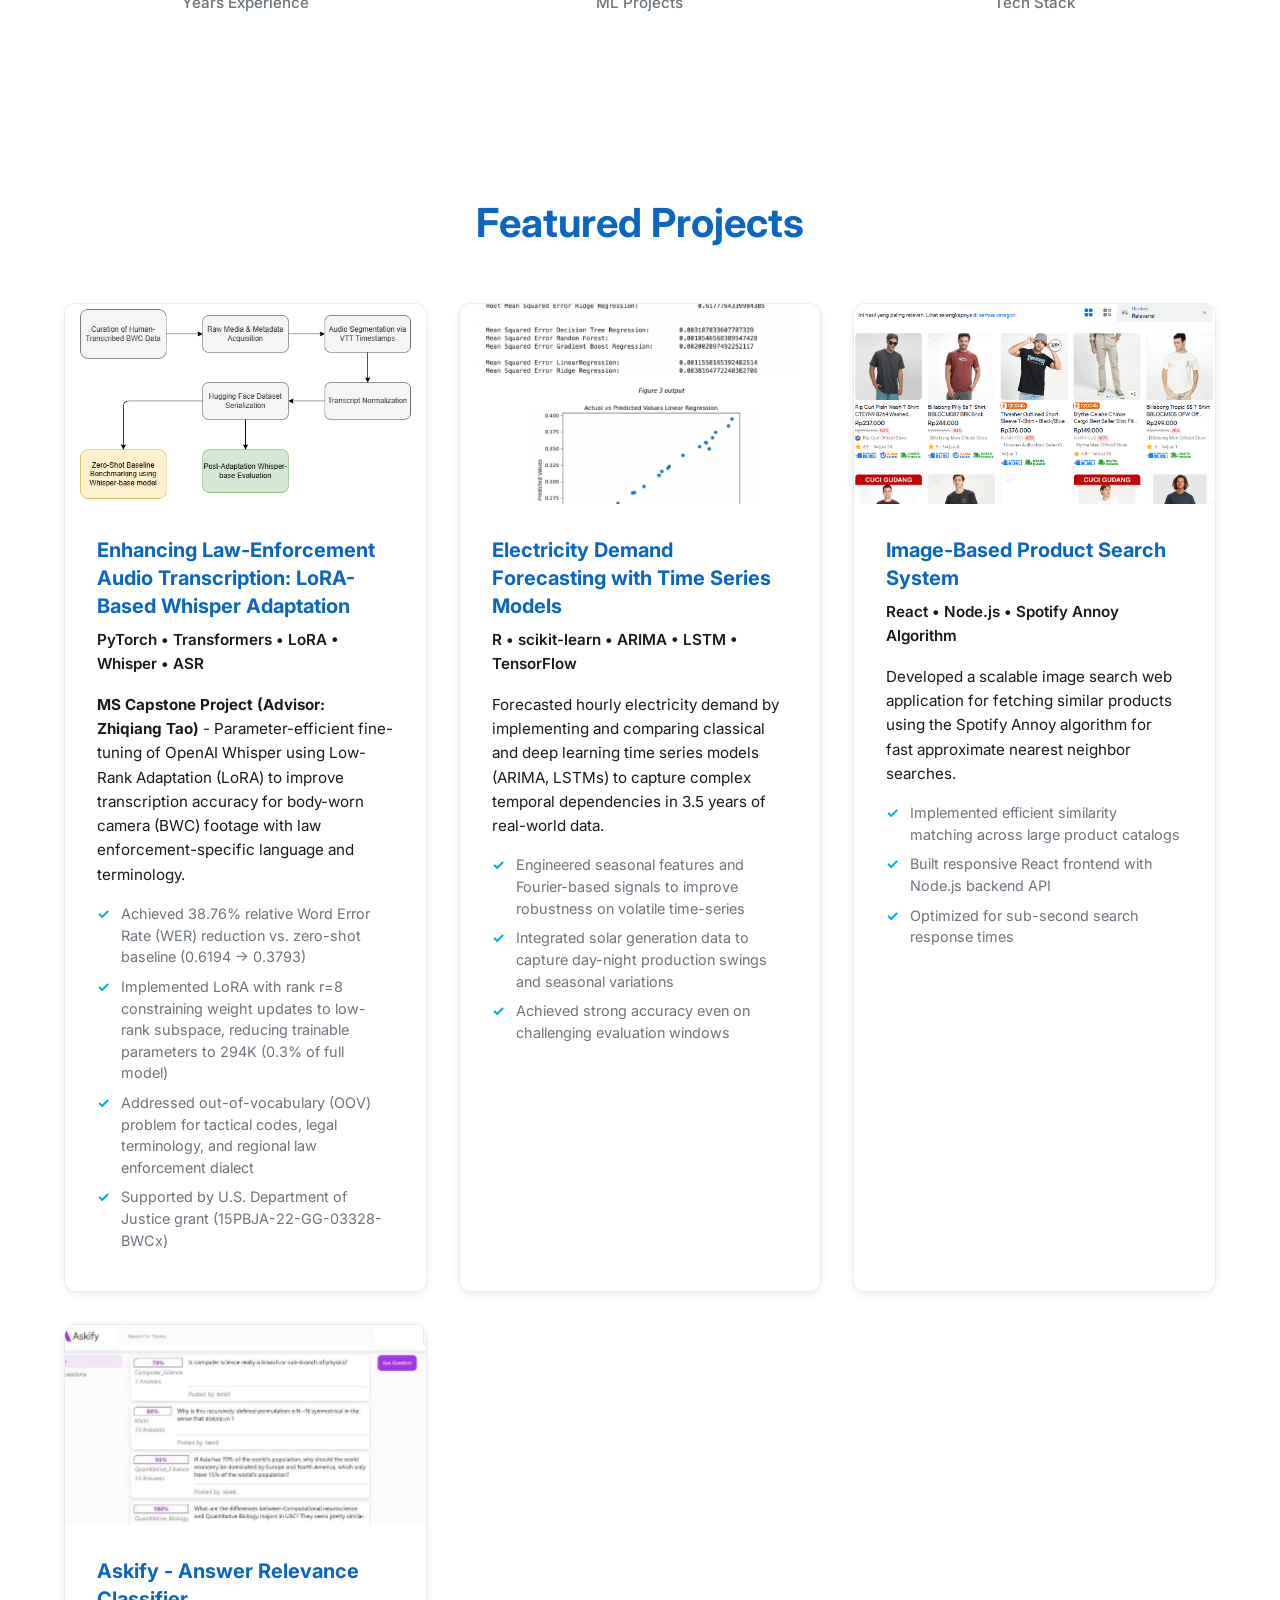
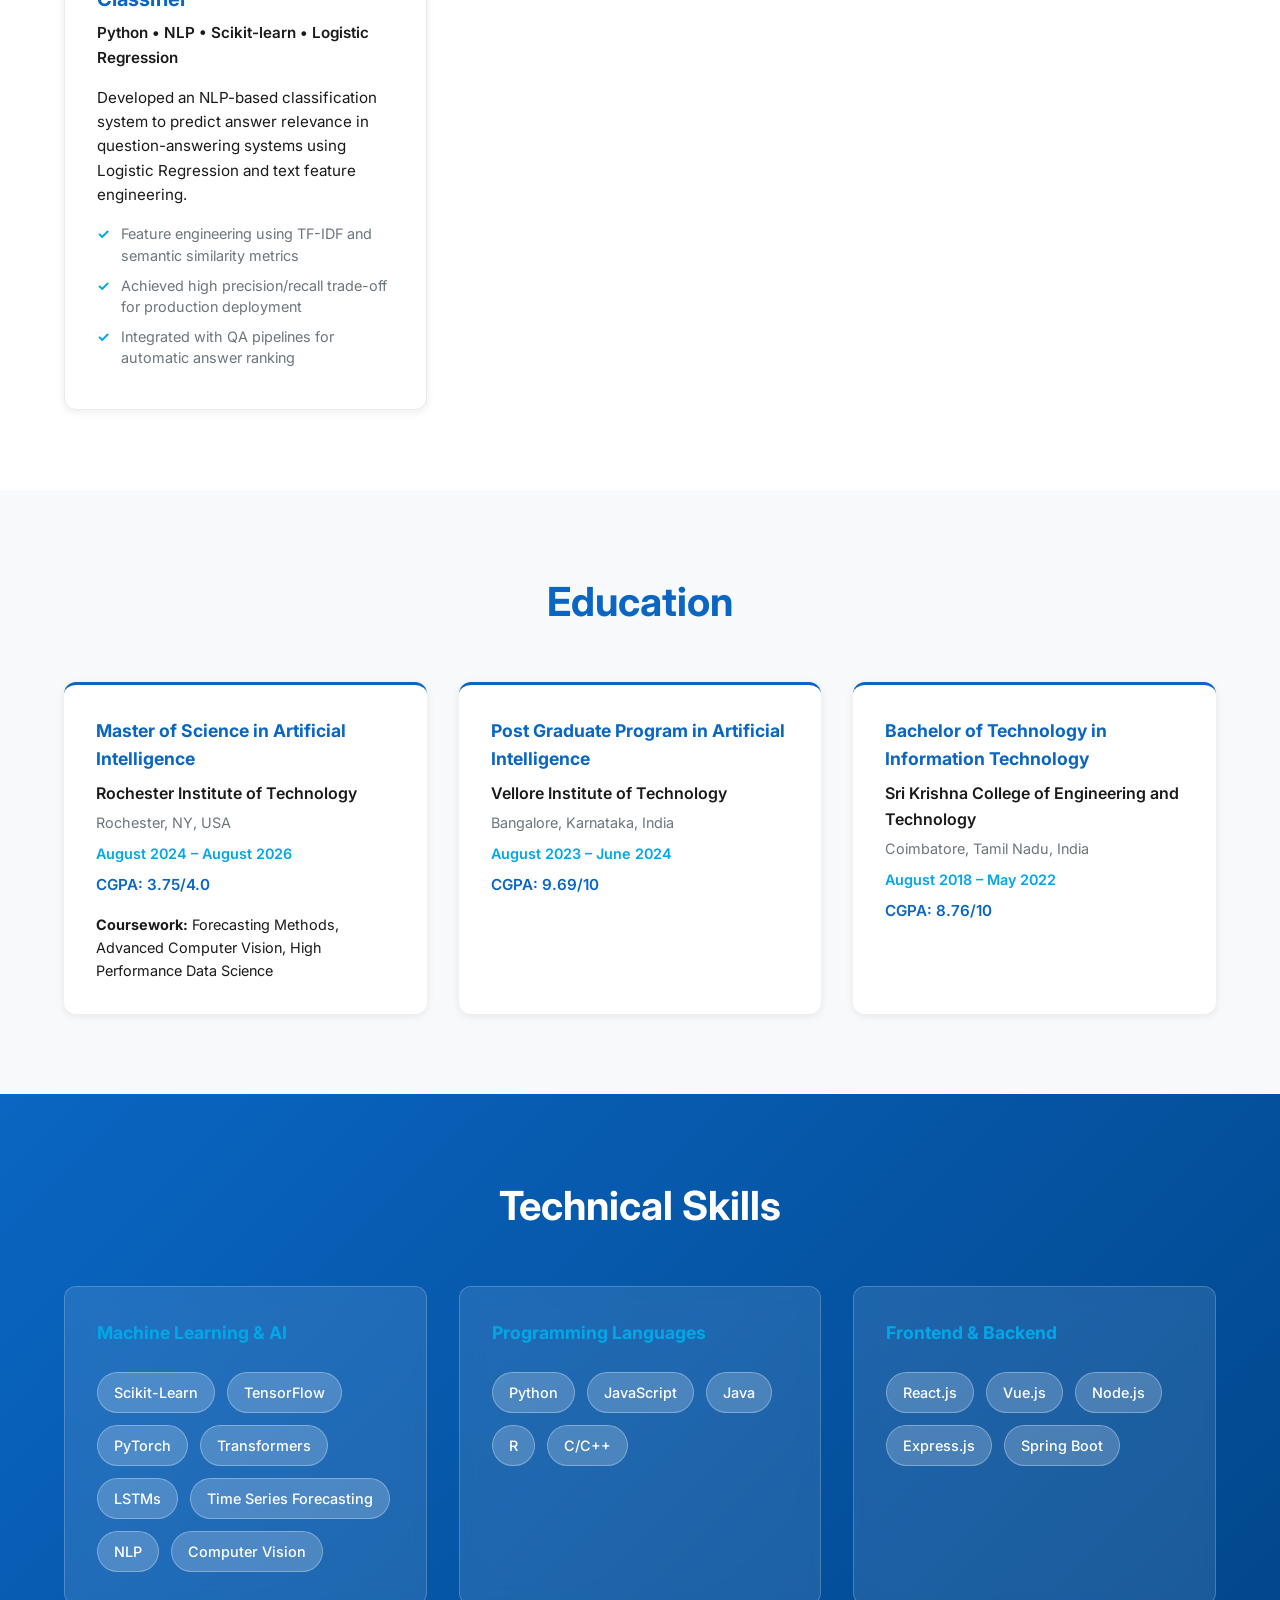
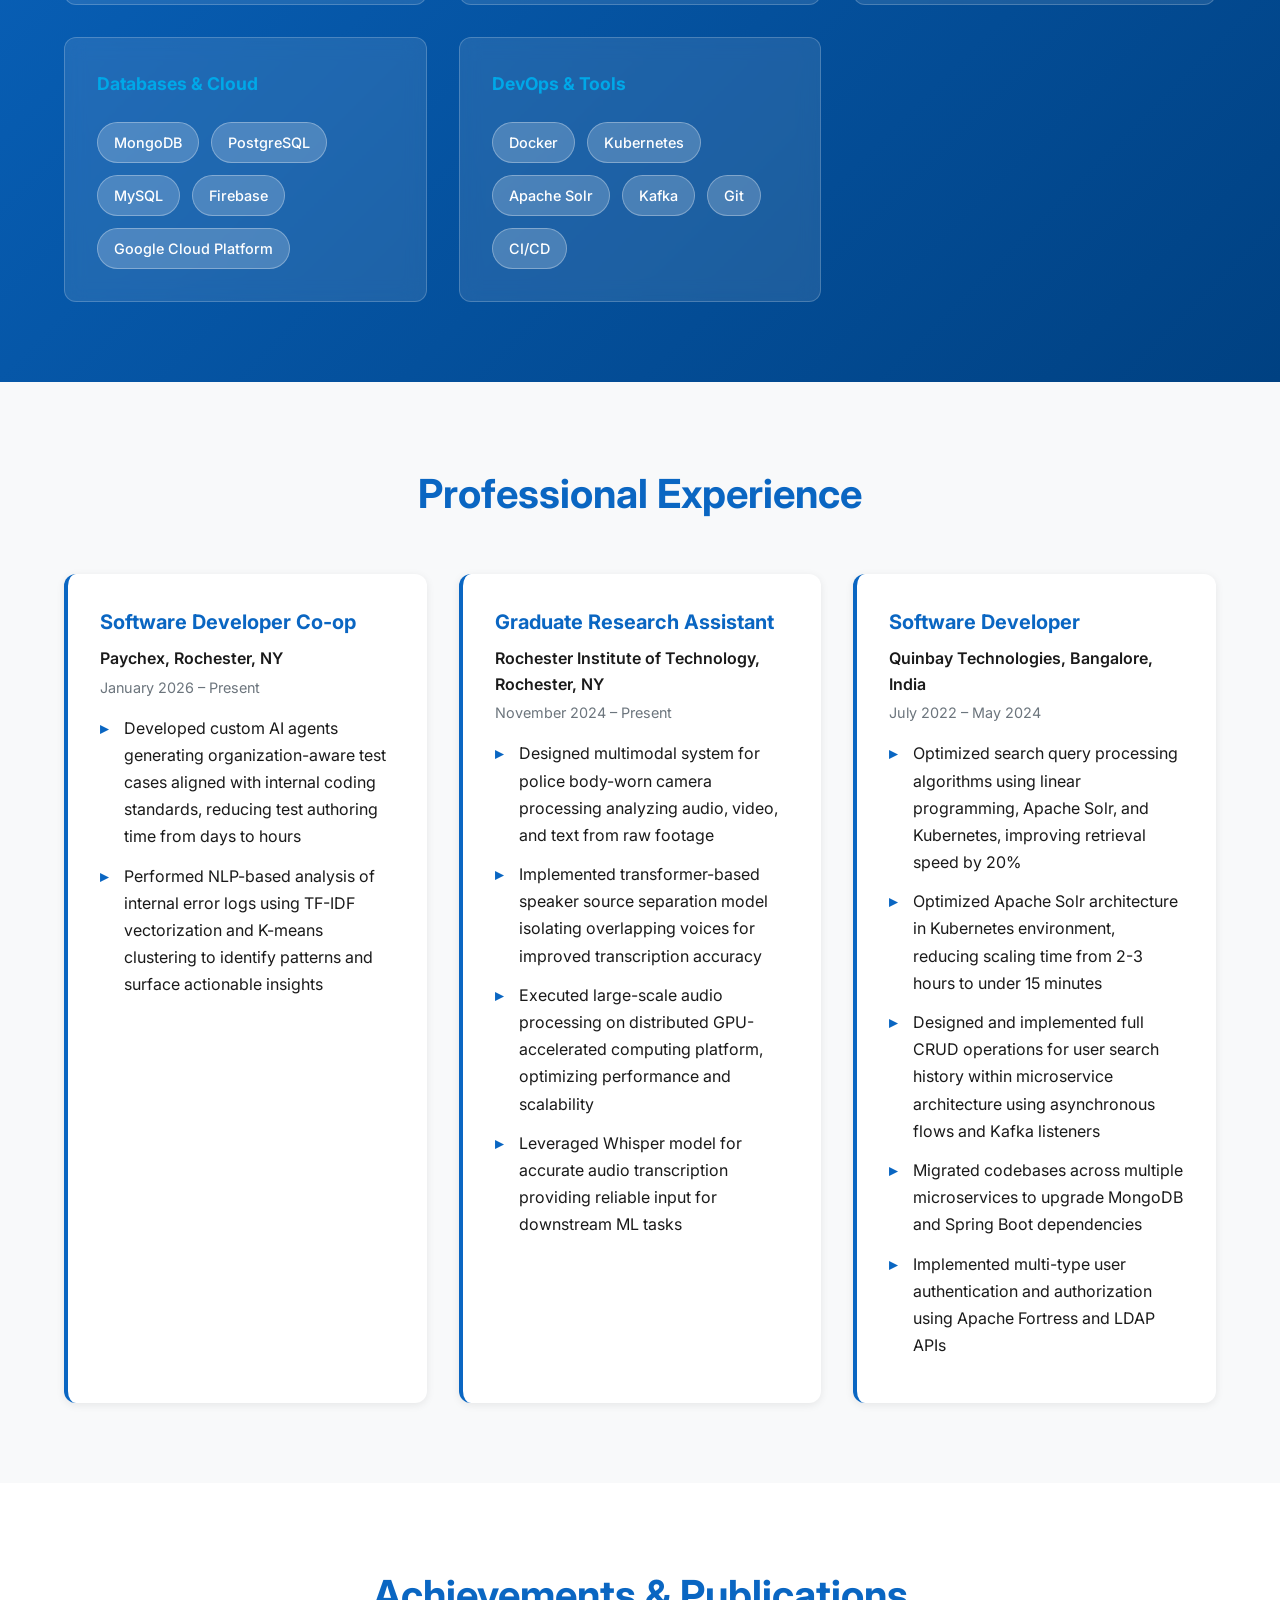
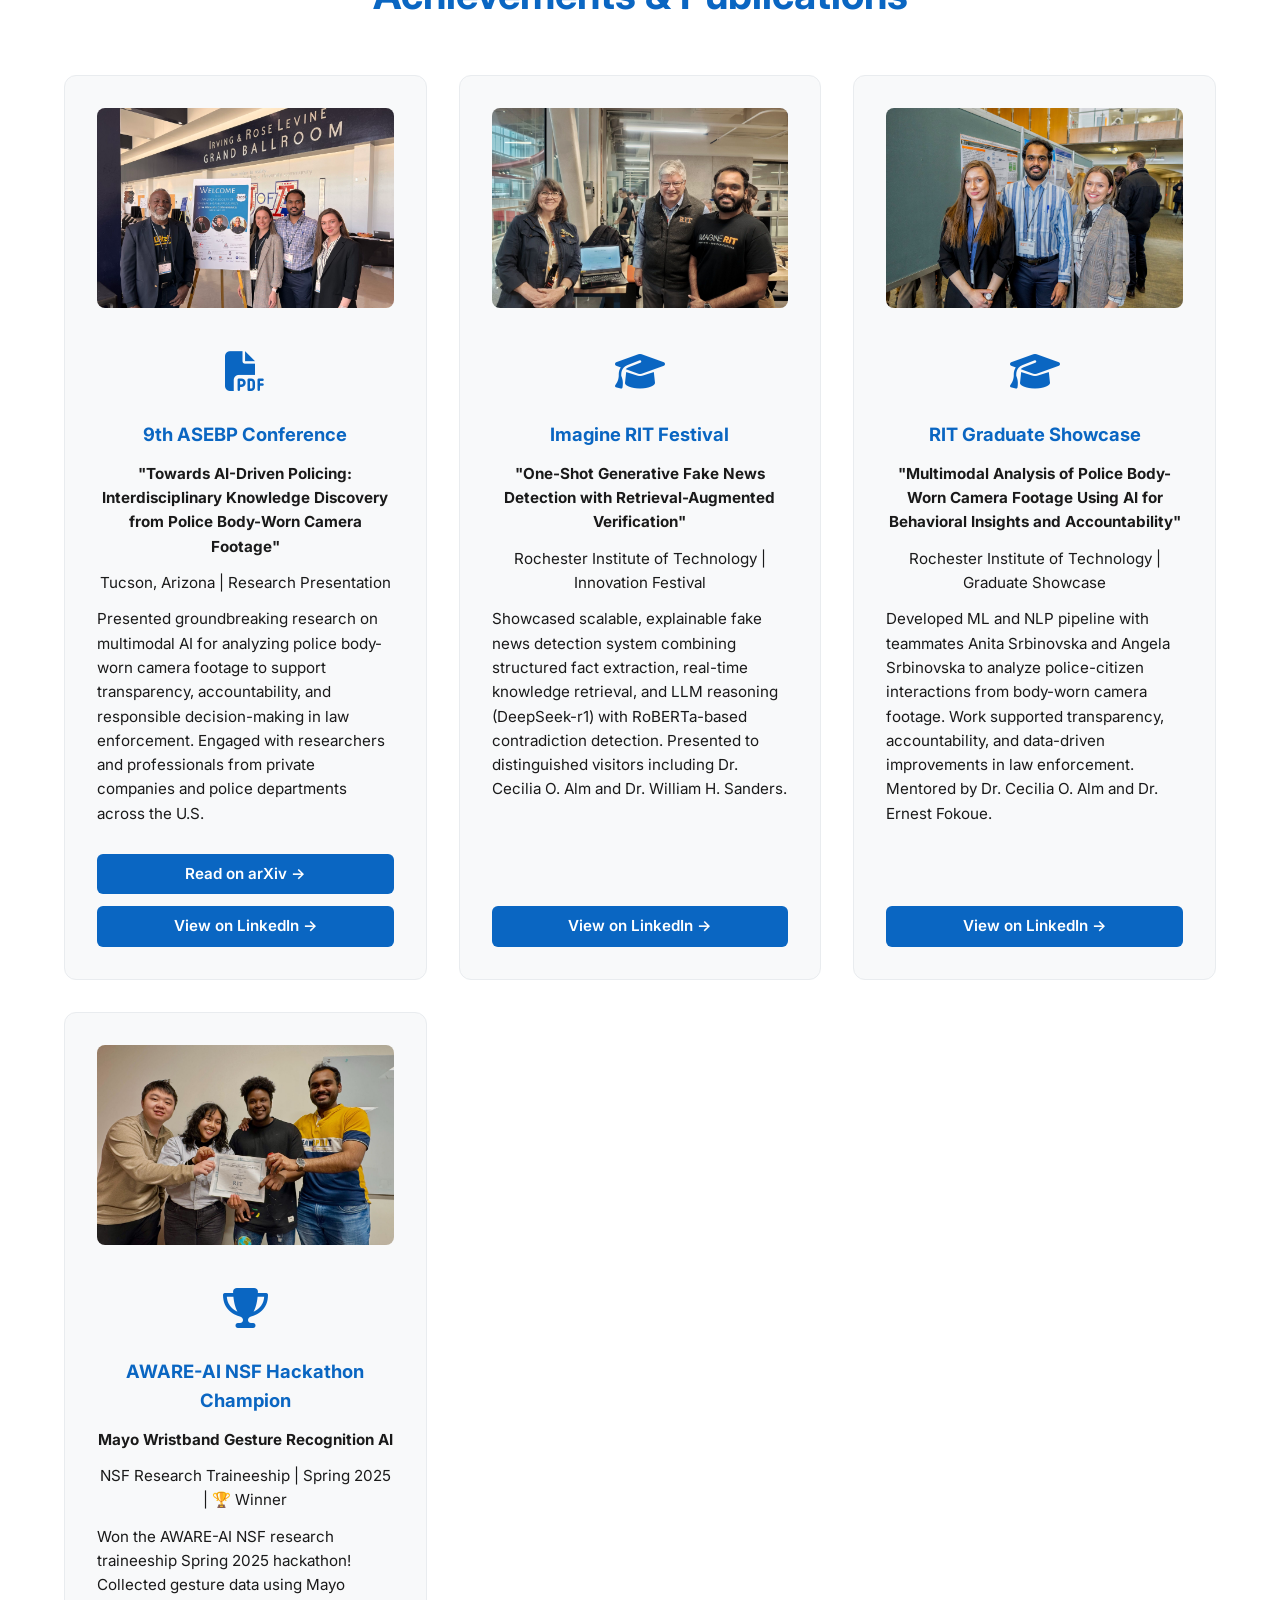
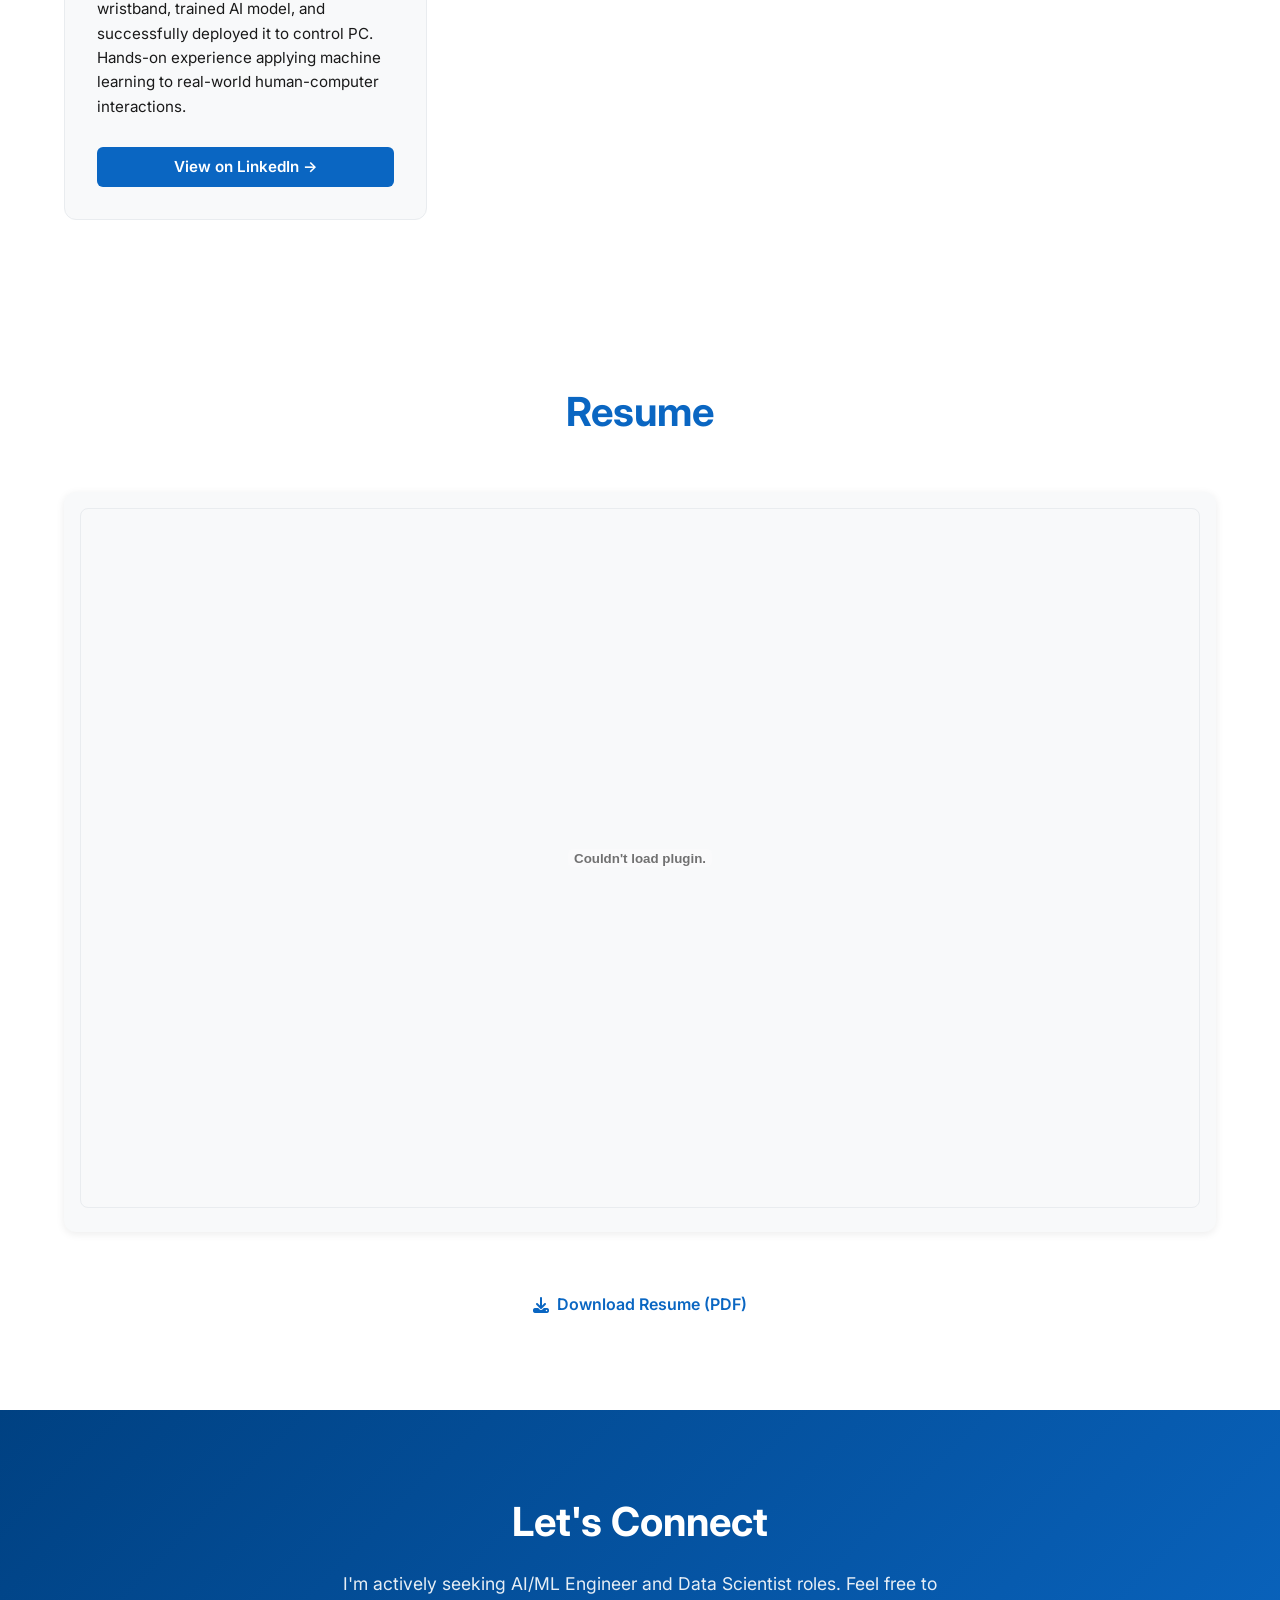
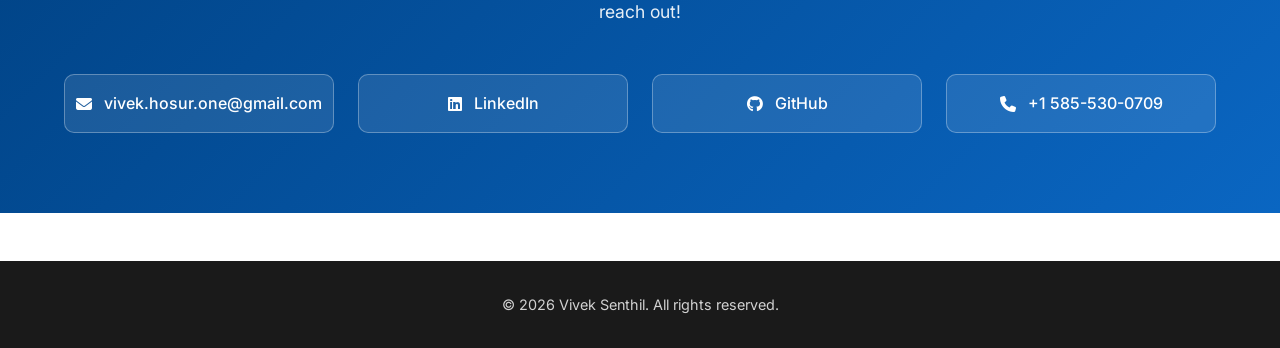
==== commit 567acbf1: "UI update with all projects and achievements till capstone MS" ====
--- a/index.html
+++ b/index.html
@@ -15,37 +15,87 @@
     <meta charset="UTF-8">
     <meta name="viewport" content="width=device-width, initial-scale=1.0">
     <meta http-equiv="X-UA-Compatible" content="IE=edge">
-    <title>Vivek Senthil - AI Enthusiast & Software Developer</title>
+    <meta name="description" content="Vivek Senthil - AI/ML Engineer with 3+ years of experience in scalable ML systems, Transformers, and full-stack development. MS AI from RIT.">
+    <title>Vivek Senthil | AI/ML Engineer | Full-Stack Developer</title>
     <link rel="stylesheet" href="styles.css">
     <script src="script.js" defer></script>
-    <link href="https://fonts.googleapis.com/css2?family=Poppins:wght@300;400;600&display=swap" rel="stylesheet">
+    <link href="https://fonts.googleapis.com/css2?family=Inter:wght@300;400;500;600;700&family=Playfair+Display:wght@600;700&display=swap" rel="stylesheet">
+    <link rel="stylesheet" href="https://cdnjs.cloudflare.com/ajax/libs/font-awesome/6.4.0/css/all.min.css">
 </head>
 
 <body>
+    <!-- Navigation -->
+    <nav class="navbar" id="navbar">
+        <div class="nav-container">
+            <div class="nav-brand">Vivek Senthil</div>
+            <button class="nav-toggle" id="navToggle">
+                <span></span>
+                <span></span>
+                <span></span>
+            </button>
+            <ul class="nav-menu" id="navMenu">
+                <li><a href="#about" class="nav-link">About</a></li>
+                <li><a href="#experience" class="nav-link">Experience</a></li>
+                <li><a href="#projects" class="nav-link">Projects</a></li>
+                <li><a href="#skills" class="nav-link">Skills</a></li>
+                <li><a href="#achievements" class="nav-link">Achievements</a></li>
+                <li><a href="#resume" class="nav-link">Resume</a></li>
+                <li><a href="#contact" class="nav-link">Contact</a></li>
+            </ul>
+        </div>
+    </nav>
+
     <!-- Hero Section -->
     <header id="hero">
-        <div class="overlay"></div>
-        <div class="container hero-content">
-            <h1>Vivek Senthil</h1>
-            <p>AI Enthusiast & Software Developer</p>
-            <a href="#about" class="btn">Discover More</a>
+        <div class="hero-content">
+            <div class="hero-text">
+                <h1>Vivek Senthil</h1>
+                <p class="hero-subtitle">AI/ML Engineer | Full-Stack Developer</p>
+                <p class="hero-description">
+                    M.S. in Artificial Intelligence (RIT) | Specialized in Transformers, LSTMs, and Scalable ML Systems
+                </p>
+                <div class="hero-cta">
+                    <a href="#contact" class="btn btn-primary">Get In Touch</a>
+                    <a href="https://www.linkedin.com/in/vivek-senthil-150101174/" target="_blank" class="btn btn-secondary">
+                        <i class="fab fa-linkedin"></i> LinkedIn
+                    </a>
+                </div>
+            </div>
+            <div class="hero-image">
+                <img src="/images/Vivek_20240724.jpg" alt="Vivek Senthil">
+            </div>
         </div>
     </header>
 
     <!-- About Section -->
     <section id="about">
         <div class="container">
-            <div class="about-content">
-                <div class="profile-image">
-                    <img src="/images/Vivek_20240724.jpg" alt="Profile Image">
-                </div>
-                <div class="about-text">
-                    <h2>About Me</h2>
+            <h2>About Me</h2>
+            <div class="about-grid">
+                <div class="about-content">
                     <p>
-                        A passionate AI enthusiast with over 2 years of experience in software development. 
-                        Currently pursuing a Master of Science in Artificial Intelligence, specializing in Nalural Language Processing and Computer Vission.
-                    </p>
-                    <a href="https://www.linkedin.com/in/vivek-senthil-150101174/" target="_blank" class="btn">Connect on LinkedIn</a>
+                        I'm an AI/ML Engineer with <strong>3+ years of experience</strong> building scalable machine learning systems and full-stack applications. Currently pursuing an <strong>M.S. in Artificial Intelligence</strong> at Rochester Institute of Technology, with a passion for implementing cutting-edge AI solutions.
+                    </p>
+                    <p>
+                        My expertise spans <strong>Transformer models, LSTMs, time series forecasting (ARIMA/SARIMA), and microservice architectures</strong>. I'm experienced in developing end-to-end ML pipelines, optimizing Apache Solr systems, and implementing distributed computing solutions on GPU-accelerated platforms.
+                    </p>
+                    <p>
+                        I'm particularly drawn to roles that combine <strong>AI research with practical engineering</strong>, where I can work on challenging problems like natural language processing, computer vision, and predictive modeling for real-world applications.
+                    </p>
+                    <div class="about-stats">
+                        <div class="stat">
+                            <span class="stat-number">3+</span>
+                            <span class="stat-label">Years Experience</span>
+                        </div>
+                        <div class="stat">
+                            <span class="stat-number">15+</span>
+                            <span class="stat-label">ML Projects</span>
+                        </div>
+                        <div class="stat">
+                            <span class="stat-number">10+</span>
+                            <span class="stat-label">Tech Stack</span>
+                        </div>
+                    </div>
                 </div>
             </div>
         </div>
@@ -53,135 +103,403 @@
 
   
 
-<!-- Projects Section -->
-<section id="projects">
-    <div class="container">
-        <h2>Featured Projects</h2>
-        <div class="project-grid">
-            <div class="project-item">
-                <img src="/images/image-search.png" alt="Project Image">
-                <h3>Image-Search Web App</h3>
-                <p>An API for fetching similar-looking products using Spotify Annoy algorithm.</p>
-            </div>
-            <div class="project-item">
-                <img src="/images/GDP.png" alt="Project Image">
-                <h3>Anticipating India's GDP Trajectory</h3>
-                <p>Developed a forecasting model using key economic indicators.</p>
-            </div>
-            <div class="project-item">
-                <img src="/images/askify.png" alt="Project Image">
-                <h3>Askify - Answer Classifier</h3>
-                <p>Used NLP and Logistic Regression to predict answer relevance in QA systems.</p>
-            </div>
-        </div>
-    </div>
-</section>
+    <!-- Projects Section -->
+    <section id="projects">
+        <div class="container">
+            <h2>Featured Projects</h2>
+            <div class="projects-grid">
+                <!-- Capstone Project -->
+                <div class="project-card">
+                    <div class="project-image">
+                        <img src="/images/capstone.png" alt="Law-Enforcement Audio Transcription Capstone">
+                    </div>
+                    <div class="project-content">
+                        <h3>Enhancing Law-Enforcement Audio Transcription: LoRA-Based Whisper Adaptation</h3>
+                        <p class="project-tech">PyTorch • Transformers • LoRA • Whisper • ASR</p>
+                        <p><strong>MS Capstone Project (Advisor: Zhiqiang Tao)</strong> - Parameter-efficient fine-tuning of OpenAI Whisper using Low-Rank Adaptation (LoRA) to improve transcription accuracy for body-worn camera (BWC) footage with law enforcement-specific language and terminology.</p>
+                        <ul class="project-highlights">
+                            <li>Achieved 38.76% relative Word Error Rate (WER) reduction vs. zero-shot baseline (0.6194 → 0.3793)</li>
+                            <li>Implemented LoRA with rank r=8 constraining weight updates to low-rank subspace, reducing trainable parameters to 294K (0.3% of full model)</li>
+                            <li>Addressed out-of-vocabulary (OOV) problem for tactical codes, legal terminology, and regional law enforcement dialect</li>
+                            <li>Supported by U.S. Department of Justice grant (15PBJA-22-GG-03328-BWCx)</li>
+                        </ul>
+                    </div>
+                </div>
+
+                <div class="project-card">
+                    <div class="project-image">
+                        <img src="/images/GDP.png" alt="Electricity Demand Forecasting">
+                    </div>
+                    <div class="project-content">
+                        <h3>Electricity Demand Forecasting with Time Series Models</h3>
+                        <p class="project-tech">R • scikit-learn • ARIMA • LSTM • TensorFlow</p>
+                        <p>Forecasted hourly electricity demand by implementing and comparing classical and deep learning time series models (ARIMA, LSTMs) to capture complex temporal dependencies in 3.5 years of real-world data.</p>
+                        <ul class="project-highlights">
+                            <li>Engineered seasonal features and Fourier-based signals to improve robustness on volatile time-series</li>
+                            <li>Integrated solar generation data to capture day-night production swings and seasonal variations</li>
+                            <li>Achieved strong accuracy even on challenging evaluation windows</li>
+                        </ul>
+                    </div>
+                </div>
+
+                <div class="project-card">
+                    <div class="project-image">
+                        <img src="/images/image-search.png" alt="Image Search Web App">
+                    </div>
+                    <div class="project-content">
+                        <h3>Image-Based Product Search System</h3>
+                        <p class="project-tech">React • Node.js • Spotify Annoy Algorithm</p>
+                        <p>Developed a scalable image search web application for fetching similar products using the Spotify Annoy algorithm for fast approximate nearest neighbor searches.</p>
+                        <ul class="project-highlights">
+                            <li>Implemented efficient similarity matching across large product catalogs</li>
+                            <li>Built responsive React frontend with Node.js backend API</li>
+                            <li>Optimized for sub-second search response times</li>
+                        </ul>
+                    </div>
+                </div>
+
+                <div class="project-card">
+                    <div class="project-image">
+                        <img src="/images/askify.png" alt="Askify Answer Classifier">
+                    </div>
+                    <div class="project-content">
+                        <h3>Askify - Answer Relevance Classifier</h3>
+                        <p class="project-tech">Python • NLP • Scikit-learn • Logistic Regression</p>
+                        <p>Developed an NLP-based classification system to predict answer relevance in question-answering systems using Logistic Regression and text feature engineering.</p>
+                        <ul class="project-highlights">
+                            <li>Feature engineering using TF-IDF and semantic similarity metrics</li>
+                            <li>Achieved high precision/recall trade-off for production deployment</li>
+                            <li>Integrated with QA pipelines for automatic answer ranking</li>
+                        </ul>
+                    </div>
+                </div>
+            </div>
+        </div>
+    </section>
 
 
     <!-- Education Section -->
     <section id="education">
         <div class="container">
             <h2>Education</h2>
-            <div class="timeline">
-                <div class="timeline-item">
-                    <div class="timeline-content">
-                        <h3>Master of Science - Artificial Intelligence</h3>
-                        <span class="timeline-date">2023 - Present</span>
-                        <p>Rochester Institute of Technology</p>
-                        <p>Pursuing an MS in Artificial Intelligence with a focus on machine learning and data science.</p>
-                    </div>
-                </div>
-                <div class="timeline-item">
-                    <div class="timeline-content">
-                        <h3>Post Graduate Program - Artificial Intelligence</h3>
-                        <span class="timeline-date">Aug 2023 - Jun 2024</span>
-                        <p>Vellore Institute of Technologies - Bangalore</p>
-                        <p>Graduated with honors, specializing in Artificial Intelligence</p>
-                    </div>
-                </div>
-                <div class="timeline-item">
-                    <div class="timeline-content">
-                        <h3>Bachelor of Technology - Information Technologies</h3>
-                        <span class="timeline-date">2017 - 2021</span>
-                        <p>Sri Krishna College of Engineering and Technologies</p>
-                        <!-- <p>Graduated with honors, specializing in software engineering and AI-based solutions.</p> -->
-                    </div>
-                </div>
-            </div>
-        </div>
-    </section>
-
-     <!-- Skills Section -->
-     <section id="skills">
-        <div class="container">
-            <h2>Skills</h2>
-            <ul class="skills-list">
-                <li>JavaScript</li>
-                <li>Python</li>
-                <li>Machine Learning</li>
-                <li>React JS</li>
-                <li>Data Science</li>
-                <li>Neural Networks</li>
-            </ul>
-        </div>
-    </section>
-
-      <!-- Experience Section -->
+            <div class="education-grid">
+                <div class="education-card">
+                    <div class="education-header">
+                        <h3>Master of Science in Artificial Intelligence</h3>
+                        <span class="education-school">Rochester Institute of Technology</span>
+                        <span class="education-location">Rochester, NY, USA</span>
+                        <span class="education-date">August 2024 – August 2026</span>
+                        <p class="education-cgpa">CGPA: 3.75/4.0</p>
+                    </div>
+                    <p class="education-coursework"><strong>Coursework:</strong> Forecasting Methods, Advanced Computer Vision, High Performance Data Science</p>
+                </div>
+
+                <div class="education-card">
+                    <div class="education-header">
+                        <h3>Post Graduate Program in Artificial Intelligence</h3>
+                        <span class="education-school">Vellore Institute of Technology</span>
+                        <span class="education-location">Bangalore, Karnataka, India</span>
+                        <span class="education-date">August 2023 – June 2024</span>
+                        <p class="education-cgpa">CGPA: 9.69/10</p>
+                    </div>
+                </div>
+
+                <div class="education-card">
+                    <div class="education-header">
+                        <h3>Bachelor of Technology in Information Technology</h3>
+                        <span class="education-school">Sri Krishna College of Engineering and Technology</span>
+                        <span class="education-location">Coimbatore, Tamil Nadu, India</span>
+                        <span class="education-date">August 2018 – May 2022</span>
+                        <p class="education-cgpa">CGPA: 8.76/10</p>
+                    </div>
+                </div>
+            </div>
+        </div>
+    </section>
+
+    <!-- Skills Section -->
+    <section id="skills">
+        <div class="container">
+            <h2>Technical Skills</h2>
+            <div class="skills-categories">
+                <div class="skill-category">
+                    <h3>Machine Learning & AI</h3>
+                    <div class="skill-tags">
+                        <span class="skill-tag">Scikit-Learn</span>
+                        <span class="skill-tag">TensorFlow</span>
+                        <span class="skill-tag">PyTorch</span>
+                        <span class="skill-tag">Transformers</span>
+                        <span class="skill-tag">LSTMs</span>
+                        <span class="skill-tag">Time Series Forecasting</span>
+                        <span class="skill-tag">NLP</span>
+                        <span class="skill-tag">Computer Vision</span>
+                    </div>
+                </div>
+
+                <div class="skill-category">
+                    <h3>Programming Languages</h3>
+                    <div class="skill-tags">
+                        <span class="skill-tag">Python</span>
+                        <span class="skill-tag">JavaScript</span>
+                        <span class="skill-tag">Java</span>
+                        <span class="skill-tag">R</span>
+                        <span class="skill-tag">C/C++</span>
+                    </div>
+                </div>
+
+                <div class="skill-category">
+                    <h3>Frontend & Backend</h3>
+                    <div class="skill-tags">
+                        <span class="skill-tag">React.js</span>
+                        <span class="skill-tag">Vue.js</span>
+                        <span class="skill-tag">Node.js</span>
+                        <span class="skill-tag">Express.js</span>
+                        <span class="skill-tag">Spring Boot</span>
+                    </div>
+                </div>
+
+                <div class="skill-category">
+                    <h3>Databases & Cloud</h3>
+                    <div class="skill-tags">
+                        <span class="skill-tag">MongoDB</span>
+                        <span class="skill-tag">PostgreSQL</span>
+                        <span class="skill-tag">MySQL</span>
+                        <span class="skill-tag">Firebase</span>
+                        <span class="skill-tag">Google Cloud Platform</span>
+                    </div>
+                </div>
+
+                <div class="skill-category">
+                    <h3>DevOps & Tools</h3>
+                    <div class="skill-tags">
+                        <span class="skill-tag">Docker</span>
+                        <span class="skill-tag">Kubernetes</span>
+                        <span class="skill-tag">Apache Solr</span>
+                        <span class="skill-tag">Kafka</span>
+                        <span class="skill-tag">Git</span>
+                        <span class="skill-tag">CI/CD</span>
+                    </div>
+                </div>
+            </div>
+        </div>
+    </section>
+
+    <!-- Experience Section -->
     <section id="experience">
         <div class="container">
-            <h2>Experience</h2>
-            <div class="timeline">
-                <div class="timeline-item">
-                    <div class="timeline-content">
-                        <h3>Software Developer - Quinbay</h3>
-                        <span class="timeline-date">Jul 2022 - May 2024</span>
-                        <p>Created and enhanced features in the search domain on an e-commerce platform.</p>
-                        <br>
-                        <ul>
-                            <li>Developed auto-scalable stateful Apache Solr pods in Kubernetes, reducing manual effort and scaling time from 2-3 hours to under 15 minutes.</li>
-                            <li>Implemented a POC for image-based search using the Spotify Annoy algorithm.</li>
-                            <li>Technologies: React JS, Node JS, MongoDB, Spring Boot, Kafka, Apache Solr.</li>
-                        </ul>
-                    </div>
-                </div>
-                <!-- Internship 1 -->
-                <div class="timeline-item">
-                    <div class="timeline-content">
-                        <h3>Software Developer Intern</h3>
-                        <span class="timeline-date">Sep 2021 - Jul 2022</span>
-                        <p>Worked on several development projects, including search optimization and web applications.</p>
-                        <br>
-                        <ul>
-                            <li>Implemented and worked in micro-service architectures managed by Kubernetes and hosted in google cloud platforms.</li>
-                            <li>Created dynamic templates populated through API data using Vue JS.</li>
-                        </ul>
-                    </div>
-                </div>
-                <!-- Internship 2 -->
-                <div class="timeline-item">
-                    <div class="timeline-content">
-                        <h3>Blockchain Intern</h3>
-                        <span class="timeline-date">Jan 2021 - Jul 2021</span>
-                        <p>Contributed to Blockchain projects that were deployed in Etherium network.</p>
-                        <br>
-                        <ul>
-                            <li>Created application to certify students through blockchain, ensuring immutability. </li>
-                            <li>Built the application using React JS and Express JS along with smart contracts written in solidity</li>
-                        </ul>
-                    </div>
-                </div>
+            <h2>Professional Experience</h2>
+            <div class="experience-timeline">
+                <div class="experience-card">
+                    <div class="experience-header">
+                        <h3>Software Developer Co-op</h3>
+                        <span class="experience-company">Paychex, Rochester, NY</span>
+                        <span class="experience-date">January 2026 – Present</span>
+                    </div>
+                    <ul class="experience-list">
+                        <li>Developed custom AI agents generating organization-aware test cases aligned with internal coding standards, reducing test authoring time from days to hours</li>
+                        <li>Performed NLP-based analysis of internal error logs using TF-IDF vectorization and K-means clustering to identify patterns and surface actionable insights</li>
+                    </ul>
+                </div>
+
+                <div class="experience-card">
+                    <div class="experience-header">
+                        <h3>Graduate Research Assistant</h3>
+                        <span class="experience-company">Rochester Institute of Technology, Rochester, NY</span>
+                        <span class="experience-date">November 2024 – Present</span>
+                    </div>
+                    <ul class="experience-list">
+                        <li>Designed multimodal system for police body-worn camera processing analyzing audio, video, and text from raw footage</li>
+                        <li>Implemented transformer-based speaker source separation model isolating overlapping voices for improved transcription accuracy</li>
+                        <li>Executed large-scale audio processing on distributed GPU-accelerated computing platform, optimizing performance and scalability</li>
+                        <li>Leveraged Whisper model for accurate audio transcription providing reliable input for downstream ML tasks</li>
+                    </ul>
+                </div>
+
+                <div class="experience-card">
+                    <div class="experience-header">
+                        <h3>Software Developer</h3>
+                        <span class="experience-company">Quinbay Technologies, Bangalore, India</span>
+                        <span class="experience-date">July 2022 – May 2024</span>
+                    </div>
+                    <ul class="experience-list">
+                        <li>Optimized search query processing algorithms using linear programming, Apache Solr, and Kubernetes, improving retrieval speed by 20%</li>
+                        <li>Optimized Apache Solr architecture in Kubernetes environment, reducing scaling time from 2-3 hours to under 15 minutes</li>
+                        <li>Designed and implemented full CRUD operations for user search history within microservice architecture using asynchronous flows and Kafka listeners</li>
+                        <li>Migrated codebases across multiple microservices to upgrade MongoDB and Spring Boot dependencies</li>
+                        <li>Implemented multi-type user authentication and authorization using Apache Fortress and LDAP APIs</li>
+                    </ul>
+                </div>
+            </div>
+        </div>
+    </section>
+
+    <!-- Achievements Section -->
+    <section id="achievements">
+        <div class="container">
+            <h2>Achievements & Publications</h2>
+            <div class="achievements-grid">
+                <!-- ASEBP Conference -->
+                <div class="achievement-card">
+                    <div class="achievement-image">
+                        <img src="/images/ASEBP_conference.jpg" alt="ASEBP Conference Presentation">
+                    </div>
+                    <div class="achievement-icon">
+                        <i class="fas fa-file-pdf"></i>
+                    </div>
+                    <h3>9th ASEBP Conference</h3>
+                    <p><strong>"Towards AI-Driven Policing: Interdisciplinary Knowledge Discovery from Police Body-Worn Camera Footage"</strong></p>
+                    <p class="achievement-detail">Tucson, Arizona | Research Presentation</p>
+                    <p class="achievement-description">
+                        Presented groundbreaking research on multimodal AI for analyzing police body-worn camera footage to support transparency, accountability, and responsible decision-making in law enforcement. Engaged with researchers and professionals from private companies and police departments across the U.S.
+                    </p>
+                    <div class="achievement-actions">
+                        <a href="https://arxiv.org/pdf/2504.20007" target="_blank" class="achievement-link">Read on arXiv →</a>
+                        <a href="https://www.linkedin.com/posts/vivek-senthil-150101174_ai-machinelearning-computervision-activity-7333105507731218432-rNd7?utm_source=social_share_send&utm_medium=member_desktop_web&rcm=ACoAAClOU4wBlzoQBZUuSHMYZdK3VVEvjpC-Ew4" target="_blank" class="achievement-link">View on LinkedIn →</a>
+                    </div>
+                </div>
+
+                <!-- Imagine RIT -->
+                <div class="achievement-card">
+                    <div class="achievement-image">
+                        <img src="/images/imagine_RIT.jpg" alt="Imagine RIT Festival Demo">
+                    </div>
+                    <div class="achievement-icon">
+                        <i class="fas fa-graduation-cap"></i>
+                    </div>
+                    <h3>Imagine RIT Festival</h3>
+                    <p><strong>"One-Shot Generative Fake News Detection with Retrieval-Augmented Verification"</strong></p>
+                    <p class="achievement-detail">Rochester Institute of Technology | Innovation Festival</p>
+                    <p class="achievement-description">
+                        Showcased scalable, explainable fake news detection system combining structured fact extraction, real-time knowledge retrieval, and LLM reasoning (DeepSeek-r1) with RoBERTa-based contradiction detection. Presented to distinguished visitors including Dr. Cecilia O. Alm and Dr. William H. Sanders.
+                    </p>
+                    <div class="achievement-actions">
+                        <a href="https://www.linkedin.com/posts/vivek-senthil-150101174_imaginerit-artificialintelligence-fakenewsdetection-activity-7322093459035619329-HyZ6" target="_blank" class="achievement-link">View on LinkedIn →</a>
+                    </div>
+                </div>
+
+                <!-- Graduate Showcase -->
+                <div class="achievement-card">
+                    <div class="achievement-image">
+                        <img src="/images/graduate_showcase_RIT.jpg" alt="RIT Graduate Showcase">
+                    </div>
+                    <div class="achievement-icon">
+                        <i class="fas fa-graduation-cap"></i>
+                    </div>
+                    <h3>RIT Graduate Showcase</h3>
+                    <p><strong>"Multimodal Analysis of Police Body-Worn Camera Footage Using AI for Behavioral Insights and Accountability"</strong></p>
+                    <p class="achievement-detail">Rochester Institute of Technology | Graduate Showcase</p>
+                    <p class="achievement-description">
+                        Developed ML and NLP pipeline with teammates Anita Srbinovska and Angela Srbinovska to analyze police-citizen interactions from body-worn camera footage. Work supported transparency, accountability, and data-driven improvements in law enforcement. Mentored by Dr. Cecilia O. Alm and Dr. Ernest Fokoue.
+                    </p>
+                    <div class="achievement-actions">
+                        <a href="https://www.linkedin.com/posts/vivek-senthil-150101174_ai-machinelearning-nlp-activity-7322087115440168962-xvh2?utm_source=social_share_send&utm_medium=member_desktop_web&rcm=ACoAAClOU4wBlzoQBZUuSHMYZdK3VVEvjpC-Ew4" target="_blank" class="achievement-link">View on LinkedIn →</a>
+                    </div>
+                </div>
+
+                <!-- AWARE-AI Hackathon -->
+                <div class="achievement-card">
+                    <div class="achievement-image">
+                        <img src="/images/AWARE_AI_hackathon.jpg" alt="AWARE-AI NSF Hackathon">
+                    </div>
+                    <div class="achievement-icon">
+                        <i class="fas fa-trophy"></i>
+                    </div>
+                    <h3>AWARE-AI NSF Hackathon Champion</h3>
+                    <p><strong>Mayo Wristband Gesture Recognition AI</strong></p>
+                    <p class="achievement-detail">NSF Research Traineeship | Spring 2025 | 🏆 Winner</p>
+                    <p class="achievement-description">
+                        Won the AWARE-AI NSF research traineeship Spring 2025 hackathon! Collected gesture data using Mayo wristband, trained AI model, and successfully deployed it to control PC. Hands-on experience applying machine learning to real-world human-computer interactions.
+                    </p>
+                    <div class="achievement-actions">
+                        <a href="https://www.linkedin.com/posts/vivek-senthil-150101174_some-photos-of-last-weeks-aware-ai-nsf-research-activity-7300173215291650048-4sHJ?utm_source=social_share_send&utm_medium=member_desktop_web&rcm=ACoAAClOU4wBlzoQBZUuSHMYZdK3VVEvjpC-Ew4" target="_blank" class="achievement-link">View on LinkedIn →</a>
+                    </div>
+                </div>
+            </div>
+        </div>
+    </section>
+
+    <!-- Resume Section -->
+    <section id="resume">
+        <div class="container">
+            <h2>Resume</h2>
+            <div class="resume-container">
+                <div class="resume-viewer">
+                    <embed src="/Vivek_s_Resume_2026.pdf" type="application/pdf" width="100%" style="height: 700px; border: 1px solid var(--border-color); border-radius: 8px;">
+                    <!-- <p style="text-align: center; color: var(--text-light); margin-top: 1rem;">
+                        If the PDF doesn't load, please <a href="/Vivek_s_Resume_2026.pdf" download style="color: var(--primary-color); font-weight: 600;">download it here</a>
+                    </p> -->
+                </div>
+                <div class="resume-download">
+                    <a href="/Vivek_s_Resume_2026.pdf" download class="btn btn-primary" style="width: 100%; text-align: center; margin-top: 1rem;">
+                        <i class="fas fa-download"></i> Download Resume (PDF)
+                    </a>
+                </div>
+            </div>
+        </div>
+    </section>
+
+    <!-- Paper Preview Modal -->
+    <div id="paperPreviewModal" class="modal" onclick="closePaperPreview()">
+        <div class="modal-content" onclick="event.stopPropagation()">
+            <span class="modal-close" onclick="closePaperPreview()">&times;</span>
+            <h2>Research Paper Abstract</h2>
+            <div class="paper-preview">
+                <h3>"Towards AI-Driven Policing: Interdisciplinary Knowledge Discovery from Police Body-Worn Camera Footage"</h3>
+                <p><strong>Conference:</strong> 9th ASEBP Conference, Tucson, AZ</p>
+                <p><strong>Abstract:</strong></p>
+                <p>
+                    This research presents a multimodal system for analyzing police body-worn camera footage by integrating audio, video, and text processing capabilities. The system employs transformer-based architectures for speaker source separation and transcription, combined with advanced video analysis techniques. Key contributions include:
+                </p>
+                <ul style="margin-left: 1.5rem; margin-top: 1rem; line-height: 1.8;">
+                    <li>A transformer-based speaker source separation model that effectively isolates overlapping voices from raw audio footage</li>
+                    <li>Integration of Whisper model for accurate audio transcription, ensuring reliable text extraction</li>
+                    <li>Large-scale audio processing optimized for distributed GPU-accelerated computing platforms</li>
+                    <li>Interdisciplinary framework combining AI/ML with law enforcement domain knowledge for actionable insights</li>
+                </ul>
+                <p style="margin-top: 1.5rem;">
+                    <strong>Keywords:</strong> Multimodal AI, Speaker Diarization, Audio-Video Analysis, Natural Language Processing, Police Technology
+                </p>
+                <div style="margin-top: 2rem; padding-top: 1rem; border-top: 1px solid var(--border-color);">
+                    <a href="https://arxiv.org/pdf/2504.20007" target="_blank" class="achievement-link">Read Full Paper on arXiv →</a>
+                </div>
+            </div>
+        </div>
+    </div>
+
+    <!-- Contact Section -->
+    <section id="contact">
+        <div class="container">
+            <h2>Let's Connect</h2>
+            <p class="contact-intro">I'm actively seeking AI/ML Engineer and Data Scientist roles. Feel free to reach out!</p>
+            <div class="contact-methods">
+                <a href="mailto:vivek.hosur.one@gmail.com" class="contact-link">
+                    <i class="fas fa-envelope"></i>
+                    <span>vivek.hosur.one@gmail.com</span>
+                </a>
+                <a href="https://www.linkedin.com/in/vivek-senthil-150101174/" target="_blank" class="contact-link">
+                    <i class="fab fa-linkedin"></i>
+                    <span>LinkedIn</span>
+                </a>
+                <a href="https://github.com/viveksenthil3" target="_blank" class="contact-link">
+                    <i class="fab fa-github"></i>
+                    <span>GitHub</span>
+                </a>
+                <a href="tel:+15855300709" class="contact-link">
+                    <i class="fas fa-phone"></i>
+                    <span>+1 585-530-0709</span>
+                </a>
             </div>
         </div>
     </section>
 
    
 
-    <!-- Footer Section
+    <!-- Footer Section -->
     <footer>
         <div class="container">
-            <p>&copy; 2024 Vivek Senthil. All rights reserved.</p>
-        </div>
-    </footer> -->
+            <p>&copy; 2026 Vivek Senthil. All rights reserved.</p>
+        </div>
+    </footer>
 </body>
 
 </html>
--- a/styles.css
+++ b/styles.css
@@ -1,15 +1,35 @@
-/* General Reset */
+/* Modern Professional Portfolio CSS */
 * {
     margin: 0;
     padding: 0;
     box-sizing: border-box;
-    scroll-behavior: smooth; /* Smooth scrolling */
+}
+
+:root {
+    --primary-color: #0a66c2;
+    --primary-dark: #004182;
+    --accent-color: #00a8e8;
+    --text-dark: #1a1a1a;
+    --text-light: #6c757d;
+    --bg-light: #f8f9fa;
+    --bg-white: #ffffff;
+    --border-color: #e9ecef;
+    --shadow-sm: 0 2px 8px rgba(0, 0, 0, 0.08);
+    --shadow-md: 0 8px 24px rgba(0, 0, 0, 0.12);
+    --shadow-lg: 0 16px 48px rgba(0, 0, 0, 0.15);
+    --transition: all 0.3s cubic-bezier(0.4, 0, 0.2, 1);
+}
+
+html {
+    scroll-behavior: smooth;
 }
 
 body {
-    font-family: 'Poppins', sans-serif;
-    background-color: #f5f5f5;
-    color: #333;
+    font-family: 'Inter', -apple-system, BlinkMacSystemFont, 'Segoe UI', sans-serif;
+    line-height: 1.6;
+    color: var(--text-dark);
+    background-color: var(--bg-white);
+    overflow-x: hidden;
 }
 
 .container {
@@ -18,253 +38,1024 @@
     margin: 0 auto;
 }
 
+/* Navigation */
+.navbar {
+    position: fixed;
+    top: 0;
+    width: 100%;
+    background-color: var(--bg-white);
+    box-shadow: var(--shadow-sm);
+    z-index: 1000;
+    transition: var(--transition);
+}
+
+.navbar.scrolled {
+    box-shadow: var(--shadow-md);
+    background-color: rgba(255, 255, 255, 0.95);
+    backdrop-filter: blur(10px);
+}
+
+.nav-container {
+    display: flex;
+    justify-content: space-between;
+    align-items: center;
+    max-width: 1200px;
+    margin: 0 auto;
+    padding: 1rem 2rem;
+}
+
+.nav-brand {
+    font-size: 1.5rem;
+    font-weight: 700;
+    color: var(--primary-color);
+    letter-spacing: -0.5px;
+}
+
+.nav-menu {
+    display: flex;
+    list-style: none;
+    gap: 2rem;
+}
+
+.nav-link {
+    text-decoration: none;
+    color: var(--text-dark);
+    font-weight: 500;
+    transition: var(--transition);
+    position: relative;
+}
+
+.nav-link:hover {
+    color: var(--primary-color);
+}
+
+.nav-link::after {
+    content: '';
+    position: absolute;
+    bottom: -4px;
+    left: 0;
+    width: 0;
+    height: 2px;
+    background-color: var(--primary-color);
+    transition: width 0.3s ease;
+}
+
+.nav-link:hover::after {
+    width: 100%;
+}
+
+.nav-toggle {
+    display: none;
+    flex-direction: column;
+    background: none;
+    border: none;
+    cursor: pointer;
+    gap: 5px;
+}
+
+.nav-toggle span {
+    width: 25px;
+    height: 3px;
+    background-color: var(--text-dark);
+    border-radius: 2px;
+    transition: var(--transition);
+}
+
 /* Hero Section */
 #hero {
+    margin-top: 70px;
+    min-height: 100vh;
+    display: flex;
+    align-items: center;
+    justify-content: center;
+    background: linear-gradient(135deg, var(--primary-color) 0%, var(--accent-color) 100%);
+    color: white;
+    padding: 2rem 0;
+    overflow: hidden;
     position: relative;
-    background: url('/images/blue_bg_1.jpg') no-repeat center center/cover;
-    height: 100vh;
-    display: flex;
+}
+
+#hero::before {
+    content: '';
+    position: absolute;
+    top: -50%;
+    right: -50%;
+    width: 150%;
+    height: 150%;
+    background: radial-gradient(circle, rgba(255, 255, 255, 0.1) 1px, transparent 1px);
+    background-size: 50px 50px;
+    animation: move 20s linear infinite;
+}
+
+@keyframes move {
+    0% {
+        transform: translate(0, 0);
+    }
+    100% {
+        transform: translate(50px, 50px);
+    }
+}
+
+.hero-content {
+    display: flex;
+    align-items: center;
+    justify-content: space-between;
+    gap: 4rem;
+    position: relative;
+    z-index: 1;
+    flex-wrap: wrap;
+}
+
+.hero-text {
+    flex: 1;
+    min-width: 300px;
+    animation: fadeInUp 0.8s ease;
+}
+
+.hero-text h1 {
+    font-size: clamp(2.5rem, 5vw, 4rem);
+    font-weight: 700;
+    margin-bottom: 0.5rem;
+    letter-spacing: -1px;
+}
+
+.hero-subtitle {
+    font-size: clamp(1.5rem, 3vw, 2rem);
+    font-weight: 300;
+    opacity: 0.95;
+    margin-bottom: 1rem;
+}
+
+.hero-description {
+    font-size: 1.1rem;
+    opacity: 0.9;
+    margin-bottom: 2rem;
+    line-height: 1.8;
+}
+
+.hero-cta {
+    display: flex;
+    gap: 1rem;
+    flex-wrap: wrap;
+}
+
+.btn {
+    display: inline-flex;
+    align-items: center;
     justify-content: center;
-    align-items: center;
-}
-
-#hero .overlay {
+    gap: 0.5rem;
+    padding: 12px 28px;
+    border-radius: 50px;
+    text-decoration: none;
+    font-weight: 600;
+    transition: var(--transition);
+    cursor: pointer;
+    border: none;
+    font-size: 1rem;
+}
+
+.btn-primary {
+    background-color: var(--bg-white);
+    color: var(--primary-color);
+}
+
+.btn-primary:hover {
+    transform: translateY(-2px);
+    box-shadow: 0 10px 25px rgba(0, 0, 0, 0.2);
+}
+
+.btn-secondary {
+    background-color: transparent;
+    color: var(--bg-white);
+    border: 2px solid var(--bg-white);
+}
+
+.btn-secondary:hover {
+    background-color: var(--bg-white);
+    color: var(--primary-color);
+}
+
+.hero-image {
+    flex: 1;
+    min-width: 300px;
+    display: flex;
+    justify-content: center;
+    animation: fadeInRight 0.8s ease;
+}
+
+.hero-image img {
+    width: 300px;
+    height: 300px;
+    border-radius: 20px;
+    object-fit: cover;
+    box-shadow: 0 20px 60px rgba(0, 0, 0, 0.3);
+    border: 4px solid rgba(255, 255, 255, 0.1);
+}
+
+@keyframes fadeInUp {
+    from {
+        opacity: 0;
+        transform: translateY(30px);
+    }
+    to {
+        opacity: 1;
+        transform: translateY(0);
+    }
+}
+
+@keyframes fadeInRight {
+    from {
+        opacity: 0;
+        transform: translateX(30px);
+    }
+    to {
+        opacity: 1;
+        transform: translateX(0);
+    }
+}
+
+/* About Section */
+#about {
+    padding: 5rem 0;
+    background-color: var(--bg-white);
+}
+
+#about h2 {
+    font-size: clamp(2rem, 4vw, 2.5rem);
+    color: var(--primary-color);
+    margin-bottom: 3rem;
+    text-align: center;
+}
+
+.about-grid {
+    display: grid;
+    grid-template-columns: 1fr;
+    gap: 3rem;
+}
+
+.about-content p {
+    font-size: 1.05rem;
+    line-height: 1.8;
+    color: var(--text-dark);
+    margin-bottom: 1.5rem;
+}
+
+.about-stats {
+    display: grid;
+    grid-template-columns: repeat(auto-fit, minmax(150px, 1fr));
+    gap: 2rem;
+    margin-top: 3rem;
+    padding-top: 2rem;
+    border-top: 1px solid var(--border-color);
+}
+
+.stat {
+    text-align: center;
+    padding: 1rem;
+}
+
+.stat-number {
+    display: block;
+    font-size: 2.5rem;
+    font-weight: 700;
+    color: var(--primary-color);
+    margin-bottom: 0.5rem;
+}
+
+.stat-label {
+    display: block;
+    font-size: 0.95rem;
+    color: var(--text-light);
+    font-weight: 500;
+}
+
+/* Experience Section */
+#experience {
+    padding: 5rem 0;
+    background-color: var(--bg-light);
+}
+
+#experience h2 {
+    font-size: clamp(2rem, 4vw, 2.5rem);
+    color: var(--primary-color);
+    margin-bottom: 3rem;
+    text-align: center;
+}
+
+.experience-timeline {
+    display: grid;
+    grid-template-columns: repeat(auto-fit, minmax(350px, 1fr));
+    gap: 2rem;
+    margin-top: 2rem;
+}
+
+.experience-card {
+    background-color: var(--bg-white);
+    padding: 2rem;
+    border-radius: 12px;
+    box-shadow: var(--shadow-sm);
+    transition: var(--transition);
+    border-left: 4px solid var(--primary-color);
+}
+
+.experience-card:hover {
+    box-shadow: var(--shadow-md);
+    transform: translateY(-4px);
+}
+
+.experience-header h3 {
+    font-size: 1.25rem;
+    color: var(--primary-color);
+    margin-bottom: 0.5rem;
+}
+
+.experience-company {
+    display: block;
+    font-weight: 600;
+    color: var(--text-dark);
+    margin-bottom: 0.25rem;
+}
+
+.experience-date {
+    display: block;
+    font-size: 0.9rem;
+    color: var(--text-light);
+    margin-bottom: 1rem;
+}
+
+.experience-list {
+    list-style: none;
+    padding-left: 0;
+}
+
+.experience-list li {
+    padding-left: 1.5rem;
+    padding-bottom: 0.75rem;
+    position: relative;
+    color: var(--text-dark);
+    line-height: 1.7;
+}
+
+.experience-list li::before {
+    content: '▸';
     position: absolute;
-    top: 0;
     left: 0;
+    color: var(--primary-color);
+    font-weight: bold;
+}
+
+/* Projects Section */
+#projects {
+    padding: 5rem 0;
+    background-color: var(--bg-white);
+}
+
+#projects h2 {
+    font-size: clamp(2rem, 4vw, 2.5rem);
+    color: var(--primary-color);
+    margin-bottom: 3rem;
+    text-align: center;
+}
+
+.projects-grid {
+    display: grid;
+    grid-template-columns: repeat(auto-fit, minmax(350px, 1fr));
+    gap: 2rem;
+}
+
+.project-card {
+    background-color: var(--bg-white);
+    border-radius: 12px;
+    overflow: hidden;
+    box-shadow: var(--shadow-sm);
+    transition: var(--transition);
+    border: 1px solid var(--border-color);
+}
+
+.project-card:hover {
+    box-shadow: var(--shadow-lg);
+    transform: translateY(-8px);
+}
+
+.project-image {
+    width: 100%;
+    height: 200px;
+    overflow: hidden;
+    background-color: var(--bg-light);
+}
+
+.project-image img {
     width: 100%;
     height: 100%;
-    background: rgba(0, 0, 0, 0.5);
-}
-
-.hero-content {
+    object-fit: cover;
+    transition: transform 0.3s ease;
+}
+
+.project-card:hover .project-image img {
+    transform: scale(1.05);
+}
+
+.project-content {
+    padding: 2rem;
+}
+
+.project-content h3 {
+    font-size: 1.25rem;
+    color: var(--primary-color);
+    margin-bottom: 0.5rem;
+    line-height: 1.4;
+}
+
+.project-tech {
+    font-size: 0.85rem;
+    color: var(--accent-color);
+    font-weight: 600;
+    margin-bottom: 1rem;
+}
+
+.project-content p {
+    color: var(--text-dark);
+    font-size: 0.95rem;
+    line-height: 1.6;
+    margin-bottom: 1rem;
+}
+
+.project-highlights {
+    list-style: none;
+    padding-left: 0;
+    margin-top: 1rem;
+}
+
+.project-highlights li {
+    padding-left: 1.5rem;
+    padding-bottom: 0.5rem;
     position: relative;
-    z-index: 1;
-    text-align: center;
-    color: white;
-}
-
-.hero-content h1 {
-    font-size: 3.5rem;
-    margin-bottom: 20px;
-}
-
-.hero-content p {
-    font-size: 1.5rem;
-}
-
-.btn {
-    display: inline-block;
-    padding: 12px 25px;
-    color: white;
-    background-color: #0077cc;
-    border-radius: 50px;
-    text-decoration: none;
-    transition: 0.3s;
-    margin-top: 40px;
-}
-
-.btn:hover {
-    background-color: #005fa3;
-}
-
-/* About Section */
-#about {
-    padding: 100px 0;
-    background-color: #fff;
-}
-
-.about-content {
-    display: flex;
-    align-items: center;
-    justify-content: space-between;
-}
-
-.about-text {
-    flex: 1;
-    padding-left: 20px;
-}
-
-.about-text h2 {
-    color: #0077cc;
-    margin-bottom: 20px;
-}
-
-.profile-image img {
-    width: 250px;
-    height: 250px;
-    border-radius: 50%;
-    border: 5px solid #0077cc;
-    object-fit: cover;
-}
-
-/* Timeline Section */
-.timeline {
-    position: relative;
-    margin: 50px 0;
-    padding: 10px 0;
-}
-
-.timeline::before {
-    content: '';
+    color: var(--text-light);
+    font-size: 0.9rem;
+    line-height: 1.5;
+}
+
+.project-highlights li::before {
+    content: '✓';
     position: absolute;
-    width: 4px;
-    background-color: #0077cc;
-    top: 0;
-    bottom: 0;
-    left: 50%;
-    transform: translateX(-50%);
-}
-
-.timeline-item {
-    position: relative;
-    width: 50%;
-    padding: 20px 30px;
-    box-sizing: border-box;
-}
-
-.timeline-item:nth-child(odd) {
     left: 0;
-}
-
-.timeline-item:nth-child(even) {
-    left: 50%;
-}
-
-.timeline-content {
-    background-color: white;
-    padding: 20px;
-    border-radius: 6px;
-    box-shadow: 0 0 15px rgba(0, 0, 0, 0.1);
-    position: relative;
-}
-
-.timeline-content ul {
-    padding-left: inherit;
-}
-
-.timeline-item::before {
-    content: '';
-    position: absolute;
-    top: 15px;
-    width: 10px;
-    height: 10px;
-    background-color: #0077cc;
-    border-radius: 50%;
-    z-index: 1;
-}
-
-.timeline-item:nth-child(odd)::before {
-    right: -5px;
-}
-
-.timeline-item:nth-child(even)::before {
-    left: -5px;
-}
-
-.timeline-date {
+    color: var(--accent-color);
+    font-weight: bold;
+}
+
+/* Education Section */
+#education {
+    padding: 5rem 0;
+    background-color: var(--bg-light);
+}
+
+#education h2 {
+    font-size: clamp(2rem, 4vw, 2.5rem);
+    color: var(--primary-color);
+    margin-bottom: 3rem;
+    text-align: center;
+}
+
+.education-grid {
+    display: grid;
+    grid-template-columns: repeat(auto-fit, minmax(320px, 1fr));
+    gap: 2rem;
+}
+
+.education-card {
+    background-color: var(--bg-white);
+    padding: 2rem;
+    border-radius: 12px;
+    box-shadow: var(--shadow-sm);
+    transition: var(--transition);
+    border-top: 3px solid var(--primary-color);
+}
+
+.education-card:hover {
+    box-shadow: var(--shadow-md);
+    transform: translateY(-4px);
+}
+
+.education-header h3 {
+    font-size: 1.1rem;
+    color: var(--primary-color);
+    margin-bottom: 0.5rem;
+}
+
+.education-school {
+    display: block;
+    font-weight: 600;
+    color: var(--text-dark);
+    margin-bottom: 0.25rem;
+}
+
+.education-location {
+    display: block;
     font-size: 0.9rem;
-    color: #0077cc;
-    margin-bottom: 10px;
+    color: var(--text-light);
+    margin-bottom: 0.5rem;
+}
+
+.education-date {
     display: block;
-}
-
-@media screen and (max-width: 768px) {
-    .timeline-item {
-        width: 100%;
-        left: 0 !important;
-        margin-bottom: 40px;
-    }
-
-    .timeline-item:nth-child(even) {
-        left: 0;
-    }
-
-    .timeline::before {
-        left: 20px;
-    }
-
-    .timeline-item::before {
-        left: 15px !important;
-    }
-
-    .about-content {
-        flex-wrap: wrap;
-    }
-}
-
-/* Projects Section */
-#projects {
-    padding: 100px 0;
-    background-color: #f0f0f0;
-    text-align: center;
-}
-
-#projects h2 {
-    color: #0077cc;
-    margin-bottom: 50px;
-}
-
-.project-grid {
-    display: flex;
-    justify-content: space-around;
-    gap: 30px;
-    flex-wrap: wrap;
-}
-
-.project-item {
-    background-color: white;
-    padding: 20px;
-    width: 300px;
-    border-radius: 10px;
-    box-shadow: 0 0 15px rgba(0, 0, 0, 0.1);
-    transition: transform 0.3s ease-in-out;
-}
-
-.project-item img { 
-    width: 100%;
-}
-
-.project-item:hover {
-    transform: translateY(-10px);
-}
-
-.project-item h3 {
-    margin-bottom: 10px;
-    color: #0077cc;
+    font-size: 0.9rem;
+    color: var(--accent-color);
+    font-weight: 600;
+    margin-bottom: 0.5rem;
+}
+
+.education-cgpa {
+    display: block;
+    font-size: 0.95rem;
+    color: var(--primary-color);
+    font-weight: 600;
+    margin-bottom: 1rem;
+}
+
+.education-coursework {
+    font-size: 0.9rem;
+    color: var(--text-dark);
+    line-height: 1.6;
 }
 
 /* Skills Section */
 #skills {
-    padding: 100px 0;
-    background-color: #0077cc;
+    padding: 5rem 0;
+    background: linear-gradient(135deg, var(--primary-color) 0%, var(--primary-dark) 100%);
     color: white;
-    text-align: center;
 }
 
 #skills h2 {
-    margin-bottom: 50px;
-}
-
-.skills-list {
-    list-style: none;
-    display: flex;
-    justify-content: space-around;
-    gap: 15px;
+    font-size: clamp(2rem, 4vw, 2.5rem);
+    margin-bottom: 3rem;
+    text-align: center;
+}
+
+.skills-categories {
+    display: grid;
+    grid-template-columns: repeat(auto-fit, minmax(280px, 1fr));
+    gap: 2rem;
+}
+
+.skill-category {
+    background-color: rgba(255, 255, 255, 0.1);
+    padding: 2rem;
+    border-radius: 12px;
+    backdrop-filter: blur(10px);
+    border: 1px solid rgba(255, 255, 255, 0.2);
+}
+
+.skill-category h3 {
+    font-size: 1.1rem;
+    margin-bottom: 1.5rem;
+    color: var(--accent-color);
+}
+
+.skill-tags {
+    display: flex;
     flex-wrap: wrap;
-}
-
-.skills-list li {
-    background-color: white;
-    color: #0077cc;
-    padding: 10px 20px;
-    border-radius: 30px;
+    gap: 0.75rem;
+}
+
+.skill-tag {
+    display: inline-block;
+    background-color: rgba(255, 255, 255, 0.2);
+    color: white;
+    padding: 0.5rem 1rem;
+    border-radius: 50px;
+    font-size: 0.9rem;
+    font-weight: 500;
+    transition: var(--transition);
+    border: 1px solid rgba(255, 255, 255, 0.3);
+}
+
+.skill-tag:hover {
+    background-color: rgba(255, 255, 255, 0.3);
+    transform: translateY(-2px);
+}
+
+/* Achievements Section */
+#achievements {
+    padding: 5rem 0;
+    background-color: var(--bg-white);
+}
+
+#achievements h2 {
+    font-size: clamp(2rem, 4vw, 2.5rem);
+    color: var(--primary-color);
+    margin-bottom: 3rem;
+    text-align: center;
+}
+
+.achievements-grid {
+    display: grid;
+    grid-template-columns: repeat(auto-fit, minmax(320px, 1fr));
+    gap: 2rem;
+}
+
+.achievement-card {
+    background-color: var(--bg-light);
+    padding: 2rem;
+    border-radius: 12px;
+    text-align: center;
+    transition: var(--transition);
+    border: 1px solid var(--border-color);
+    display: flex;
+    flex-direction: column;
+}
+
+.achievement-card:hover {
+    box-shadow: var(--shadow-md);
+    transform: translateY(-4px);
+}
+
+.achievement-image {
+    width: 100%;
+    height: 200px;
+    overflow: hidden;
+    border-radius: 8px;
+    margin-bottom: 1rem;
+    background-color: var(--bg-white);
+}
+
+.achievement-image img {
+    width: 100%;
+    height: 100%;
+    object-fit: cover;
+    transition: transform 0.3s ease;
+}
+
+.achievement-card:hover .achievement-image img {
+    transform: scale(1.05);
+}
+
+.achievement-icon {
+    font-size: 2.5rem;
+    color: var(--primary-color);
+    margin: 1rem 0;
+}
+
+.achievement-card h3 {
+    font-size: 1.15rem;
+    color: var(--primary-color);
+    margin-bottom: 0.75rem;
+}
+
+.achievement-card p {
+    color: var(--text-dark);
+    font-size: 0.95rem;
+    line-height: 1.6;
+    margin-bottom: 0.75rem;
+}
+
+.achievement-detail {
+    color: var(--text-light);
+    font-size: 0.85rem;
+    margin-bottom: 1rem;
+}
+
+.achievement-description {
+    color: var(--text-dark);
+    font-size: 0.9rem;
+    line-height: 1.6;
+    text-align: left;
+    margin-bottom: 1rem;
+    flex-grow: 1;
+}
+
+/* Contact Section */
+#contact {
+    padding: 5rem 0;
+    background: linear-gradient(135deg, var(--primary-dark) 0%, var(--primary-color) 100%);
+    color: white;
+    text-align: center;
+}
+
+#contact h2 {
+    font-size: clamp(2rem, 4vw, 2.5rem);
+    margin-bottom: 1rem;
+}
+
+.contact-intro {
+    font-size: 1.1rem;
+    opacity: 0.9;
+    margin-bottom: 3rem;
+    max-width: 600px;
+    margin-left: auto;
+    margin-right: auto;
+}
+
+.contact-methods {
+    display: grid;
+    grid-template-columns: repeat(auto-fit, minmax(200px, 1fr));
+    gap: 1.5rem;
+    margin-top: 2rem;
+}
+
+.contact-link {
+    display: flex;
+    align-items: center;
+    justify-content: center;
+    gap: 0.75rem;
+    padding: 1rem 1.5rem;
+    background-color: rgba(255, 255, 255, 0.1);
+    border: 1px solid rgba(255, 255, 255, 0.3);
+    border-radius: 10px;
+    color: white;
+    text-decoration: none;
+    font-weight: 500;
+    transition: var(--transition);
+}
+
+.contact-link:hover {
+    background-color: rgba(255, 255, 255, 0.2);
+    transform: translateY(-4px);
+}
+
+/* Resume Section */
+#resume {
+    padding: 5rem 0;
+    background-color: var(--bg-white);
+}
+
+#resume h2 {
+    font-size: clamp(2rem, 4vw, 2.5rem);
+    color: var(--primary-color);
+    margin-bottom: 3rem;
+    text-align: center;
+}
+
+.resume-container {
+    display: grid;
+    grid-template-columns: 1fr;
+    gap: 2rem;
+}
+
+.resume-viewer {
+    background-color: var(--bg-light);
+    padding: 1rem;
+    border-radius: 12px;
+    box-shadow: var(--shadow-sm);
+}
+
+.resume-download {
+    display: flex;
+    justify-content: center;
+}
+
+.resume-download .btn {
+    font-size: 1rem;
+}
+
+/* Modal Styles */
+.modal {
+    display: none;
+    position: fixed;
+    z-index: 2000;
+    left: 0;
+    top: 0;
+    width: 100%;
+    height: 100%;
+    background-color: rgba(0, 0, 0, 0.6);
+    animation: fadeIn 0.3s ease;
+    overflow-y: auto;
+}
+
+.modal.active {
+    display: flex;
+    align-items: center;
+    justify-content: center;
+}
+
+.modal-content {
+    background-color: var(--bg-white);
+    margin: auto;
+    padding: 2.5rem;
+    border-radius: 12px;
+    box-shadow: var(--shadow-lg);
+    max-width: 700px;
+    width: 90%;
+    max-height: 90vh;
+    overflow-y: auto;
+    animation: slideDown 0.3s ease;
+}
+
+.modal-close {
+    color: var(--text-light);
+    float: right;
+    font-size: 2rem;
+    font-weight: bold;
+    cursor: pointer;
+    line-height: 1;
+    transition: color 0.3s ease;
+}
+
+.modal-close:hover {
+    color: var(--primary-color);
+}
+
+.paper-preview h3 {
+    color: var(--primary-color);
+    margin-bottom: 1rem;
+    font-size: 1.2rem;
+}
+
+.paper-preview p {
+    color: var(--text-dark);
+    line-height: 1.7;
+    margin-bottom: 1rem;
+}
+
+.paper-preview ul li {
+    margin-bottom: 0.75rem;
+    color: var(--text-dark);
+}
+
+@keyframes fadeIn {
+    from {
+        opacity: 0;
+    }
+    to {
+        opacity: 1;
+    }
+}
+
+@keyframes slideDown {
+    from {
+        opacity: 0;
+        transform: translateY(-50px);
+    }
+    to {
+        opacity: 1;
+        transform: translateY(0);
+    }
+}
+
+.achievement-actions {
+    display: flex;
+    flex-direction: column;
+    gap: 0.75rem;
+    margin-top: 1rem;
+}
+
+.achievement-actions .achievement-link {
+    display: block;
+    text-align: center;
+    padding: 0.5rem 1rem;
+    background-color: var(--primary-color);
+    color: white;
+    border-radius: 6px;
+    font-weight: 600;
+    transition: var(--transition);
+    border: none;
+    cursor: pointer;
+    font-size: 0.95rem;
+    text-decoration: none;
+}
+
+.achievement-actions .achievement-link:hover {
+    background-color: var(--primary-dark);
+    transform: translateY(-2px);
 }
 
 /* Footer */
 footer {
-    padding: 20px 0;
-    background-color: #333;
+    background-color: var(--text-dark);
     color: white;
     text-align: center;
-}
+    padding: 2rem 0;
+    margin-top: 3rem;
+}
+
+footer p {
+    font-size: 0.9rem;
+    opacity: 0.8;
+}
+
+
+
+/* Responsive Design */
+@media (max-width: 768px) {
+    .nav-menu {
+        display: none;
+        position: absolute;
+        top: 100%;
+        left: 0;
+        right: 0;
+        flex-direction: column;
+        background-color: white;
+        padding: 1rem;
+        border-top: 1px solid var(--border-color);
+        gap: 0.5rem;
+    }
+
+    .nav-menu.active {
+        display: flex;
+    }
+
+    .nav-toggle {
+        display: flex;
+    }
+
+    #hero {
+        padding: 3rem 1.5rem;
+    }
+
+    .hero-content {
+        flex-direction: column-reverse;
+        gap: 2rem;
+        padding: 0 1rem;
+    }
+
+    .hero-text {
+        padding: 0;
+    }
+
+    .hero-image img {
+        width: 250px;
+        height: 250px;
+    }
+
+    .experience-timeline,
+    .projects-grid,
+    .education-grid,
+    .achievements-grid {
+        grid-template-columns: 1fr;
+    }
+
+    .nav-menu {
+        gap: 0.5rem;
+    }
+
+    .nav-link {
+        padding: 0.75rem 0;
+        border-bottom: 1px solid var(--border-color);
+    }
+
+    .skills-categories {
+        grid-template-columns: 1fr;
+    }
+
+    #hero {
+        min-height: auto;
+        padding: 4rem 0;
+        margin-top: 100px;
+    }
+
+    .hero-text h1 {
+        margin-top: 2rem;
+    }
+
+    .achievement-image {
+        height: 150px;
+    }
+
+    .achievement-card {
+        padding: 1.5rem;
+    }
+}
+
+@media (max-width: 480px) {
+    .nav-container {
+        padding: 1rem;
+    }
+
+    #hero {
+        padding: 2.5rem 1rem;
+        margin-top: 100px;
+    }
+
+    .hero-content {
+        padding: 0;
+    }
+
+    .hero-text {
+        padding: 0;
+    }
+
+    .hero-text h1 {
+        font-size: 1.8rem;
+    }
+
+    .hero-subtitle {
+        font-size: 1.2rem;
+    }
+
+    .hero-cta {
+        flex-direction: column;
+        width: 100%;
+    }
+
+    .btn {
+        width: 100%;
+    }
+
+    .about-stats {
+        grid-template-columns: 1fr;
+        gap: 1rem;
+    }
+
+    .contact-methods {
+        grid-template-columns: 1fr;
+    }
+}
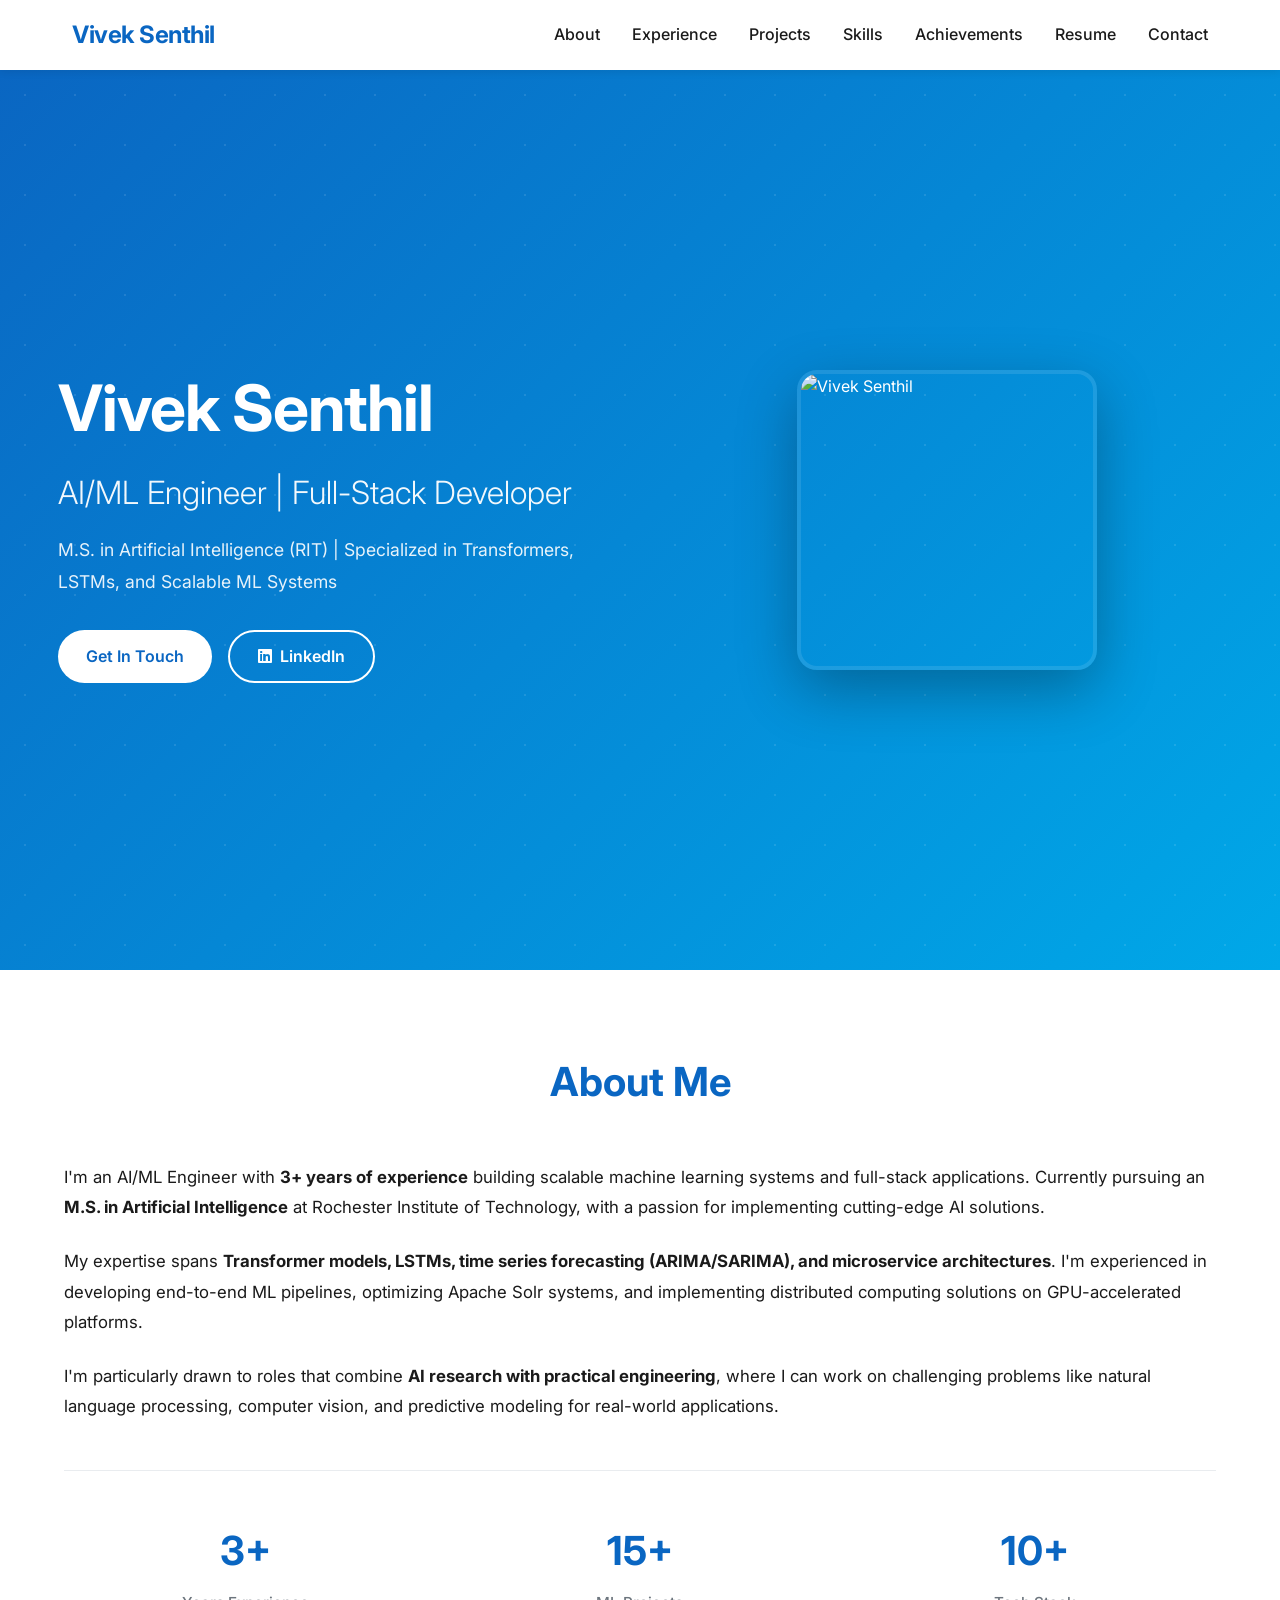
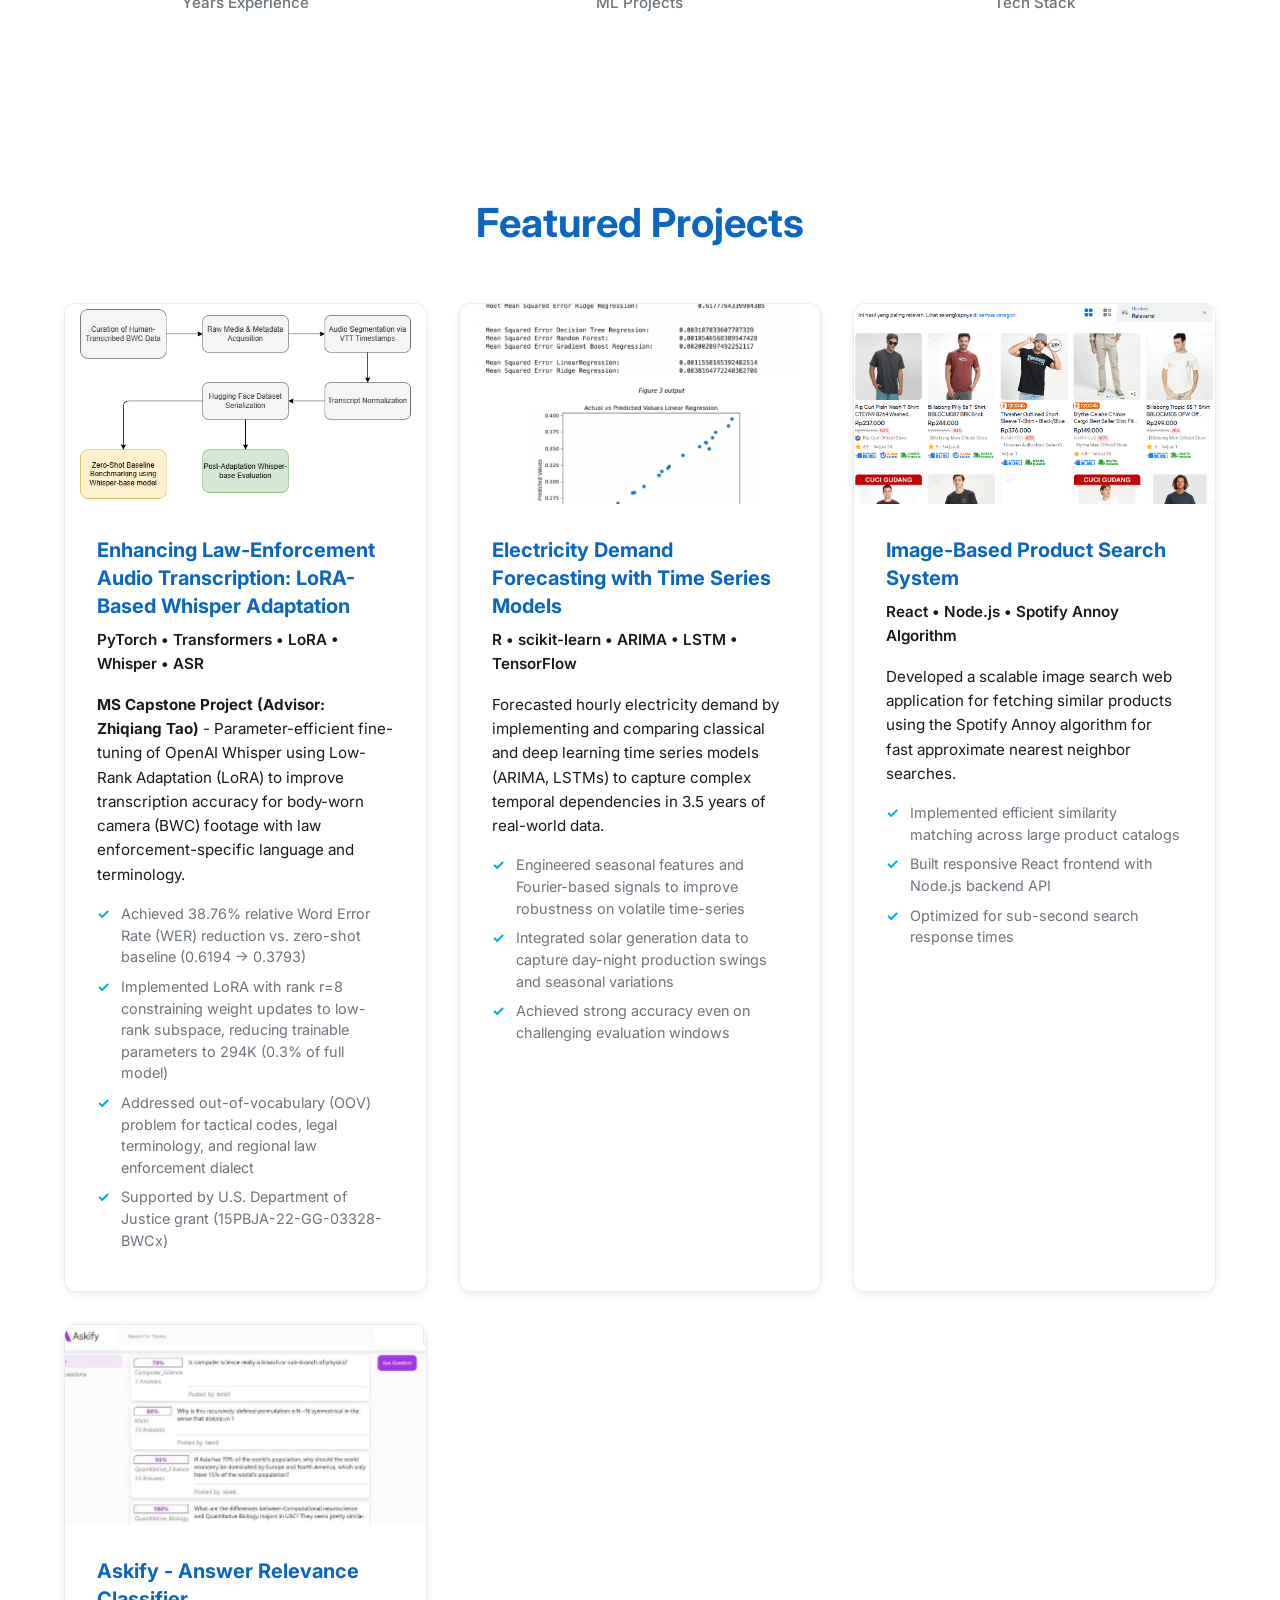
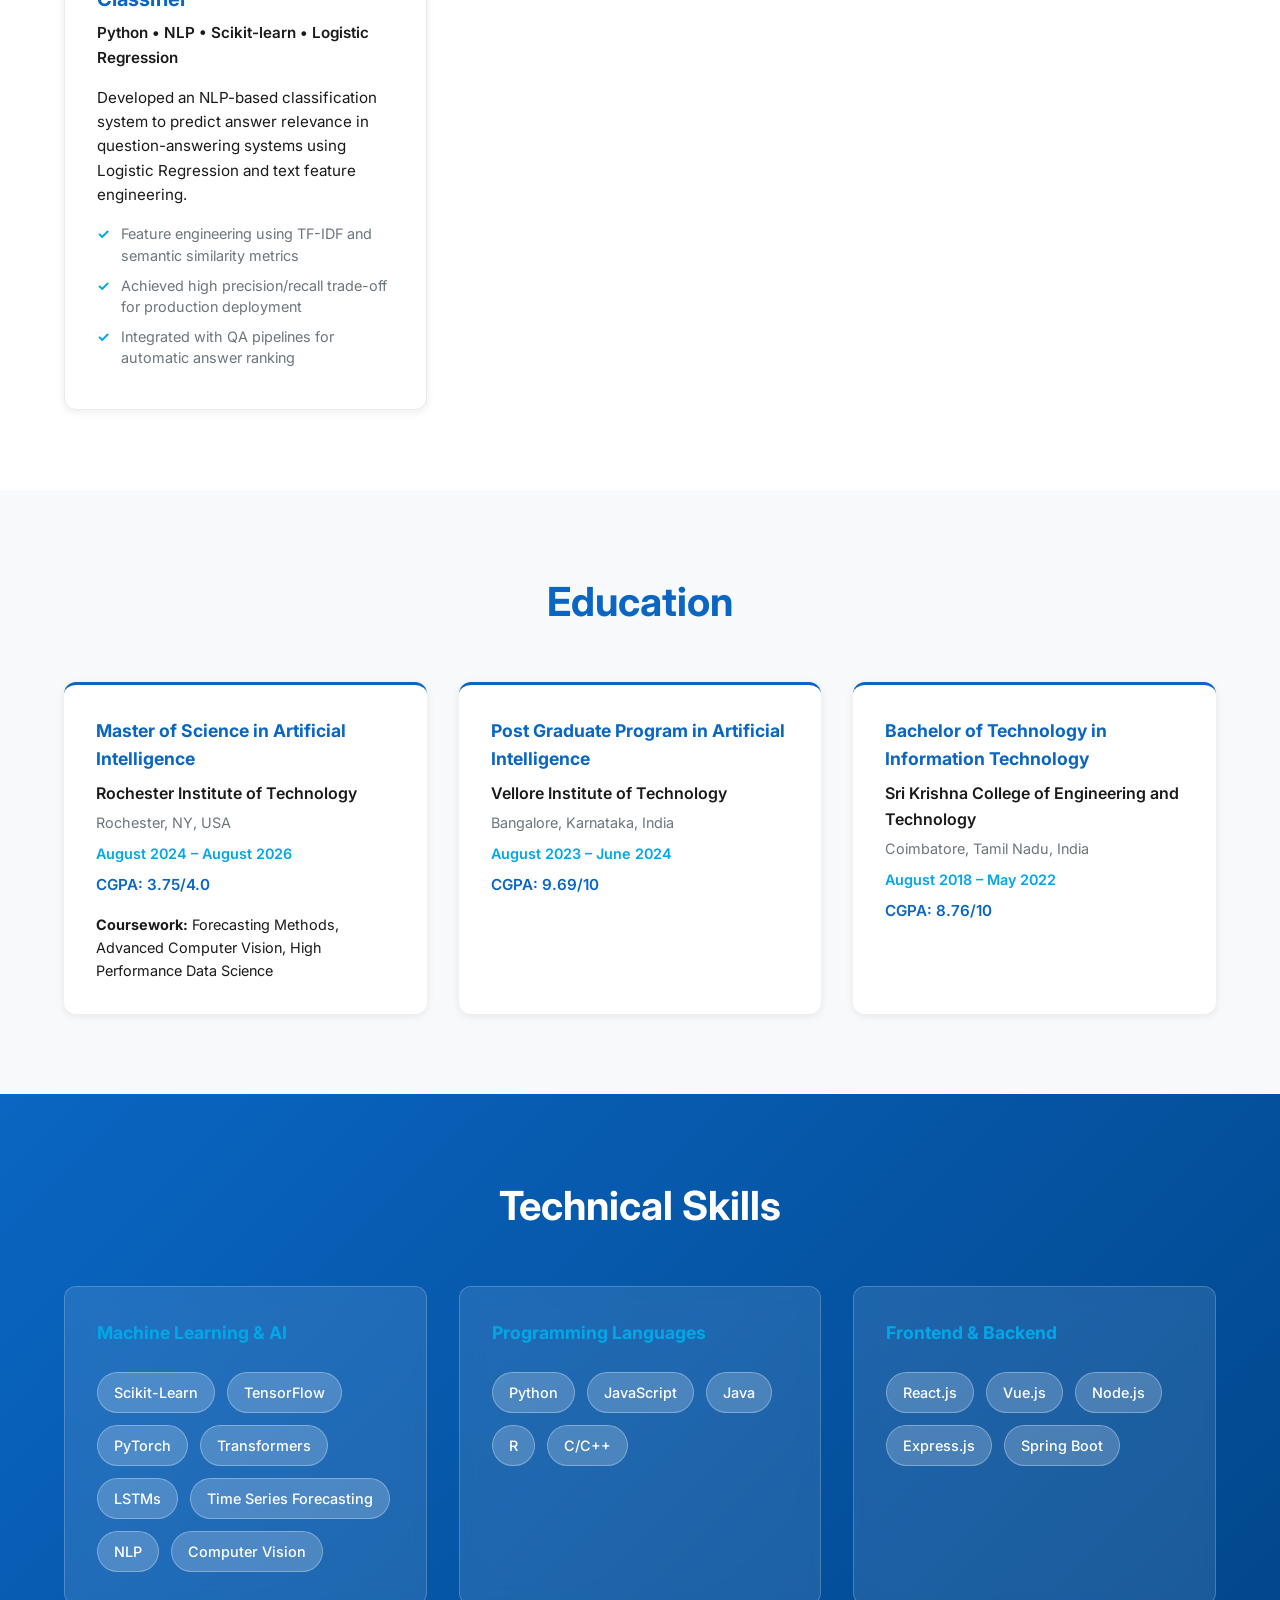
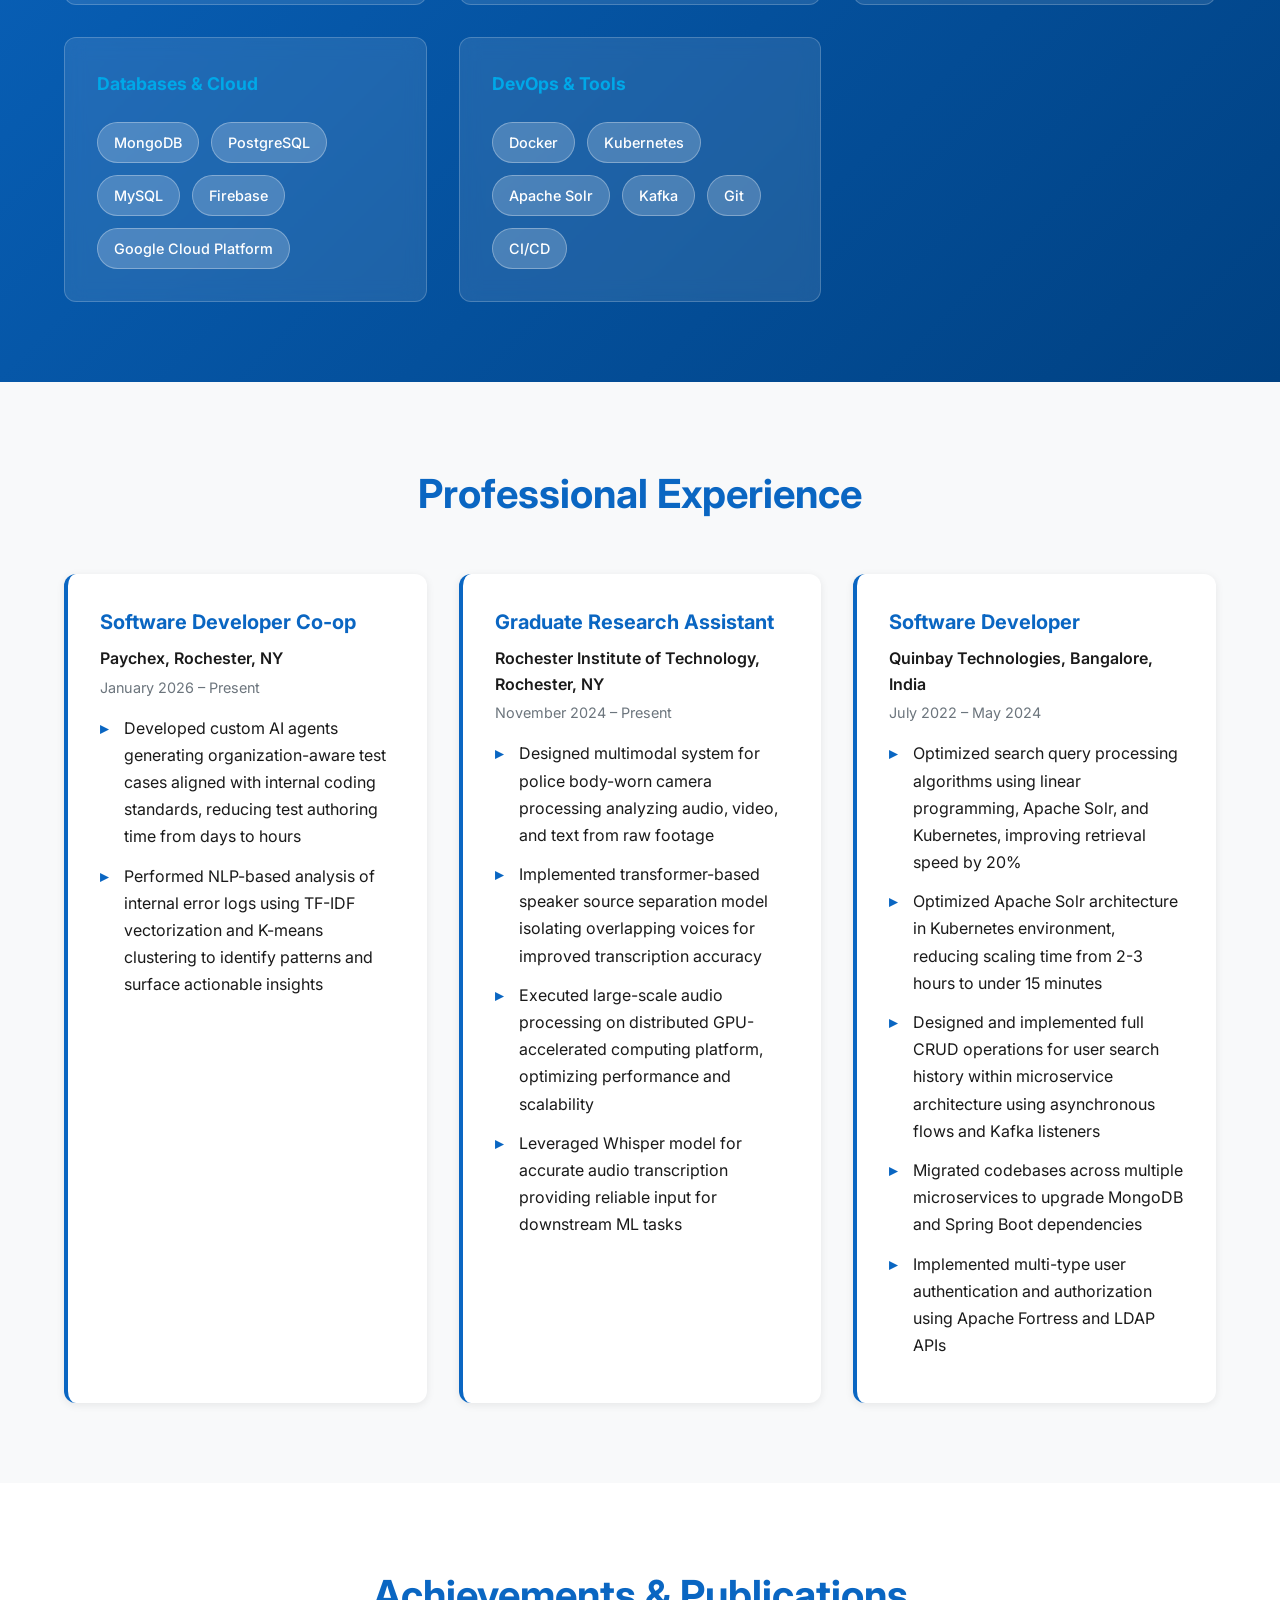
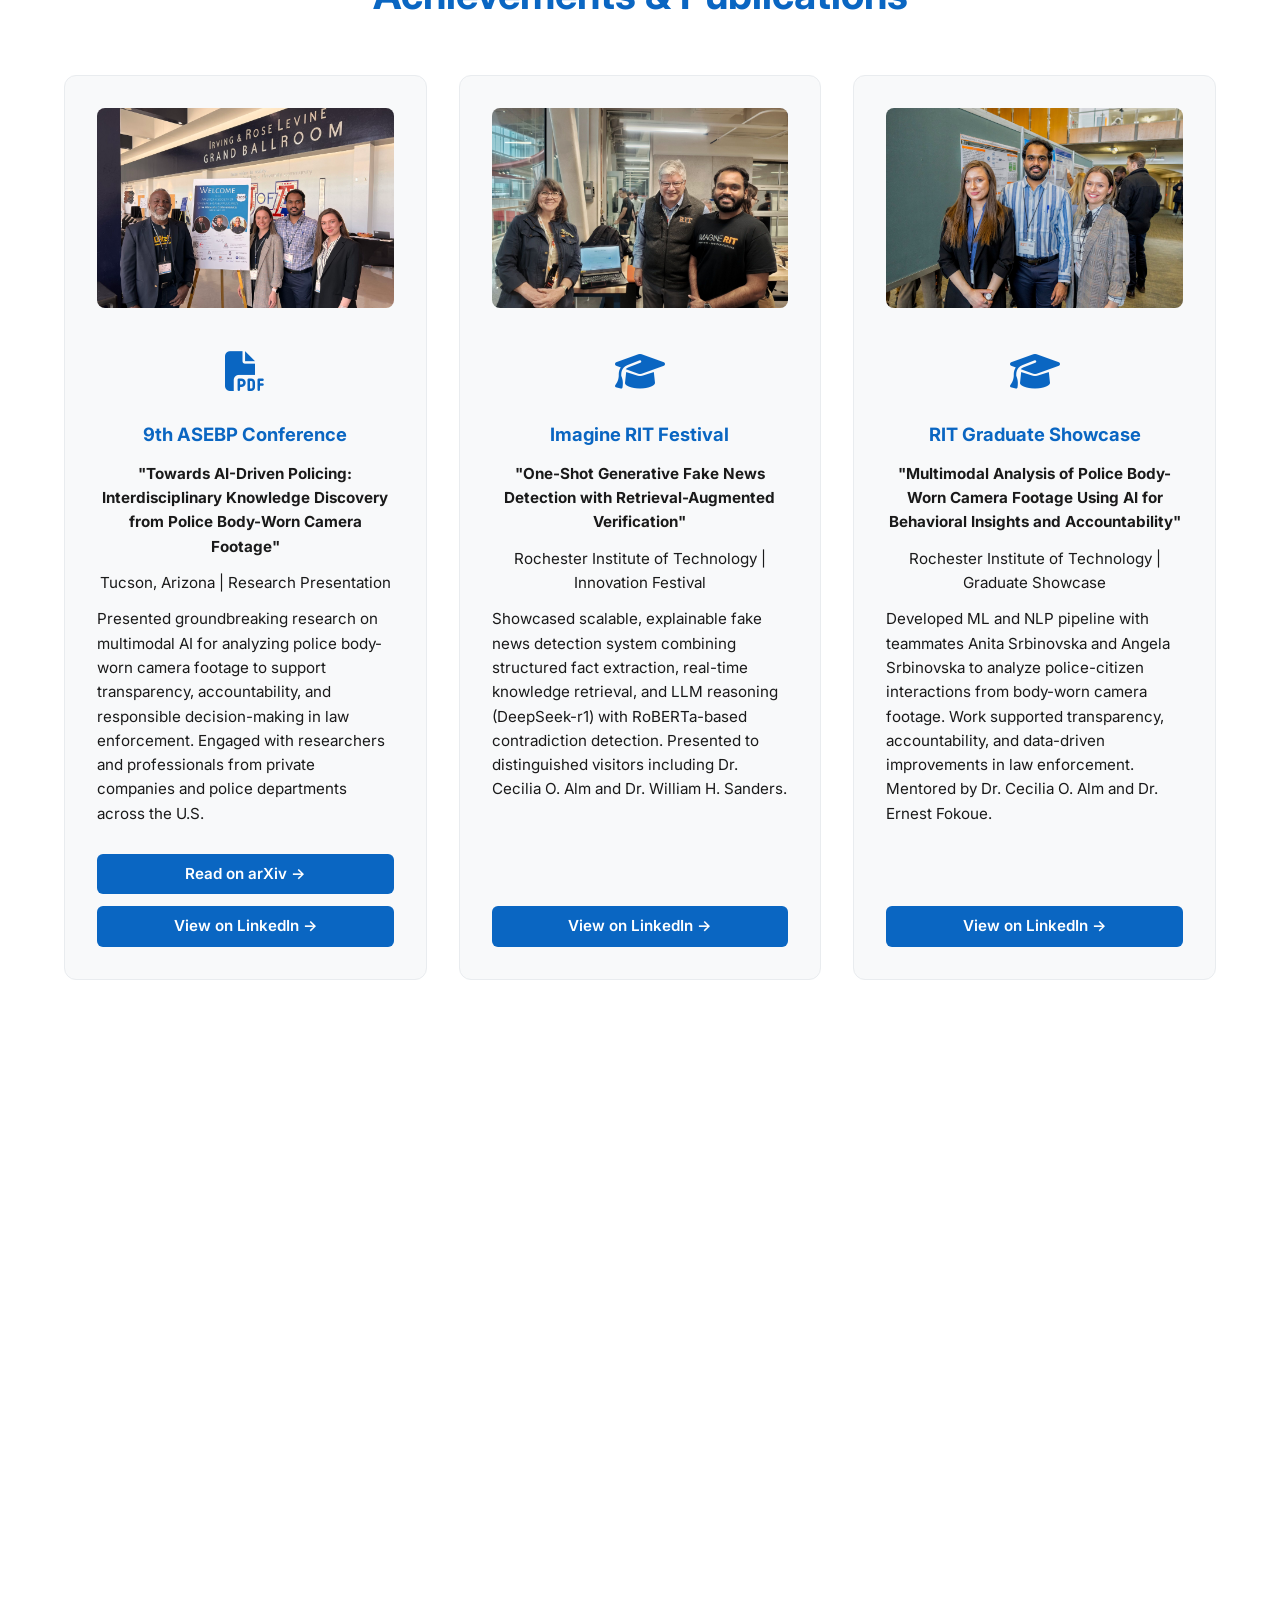
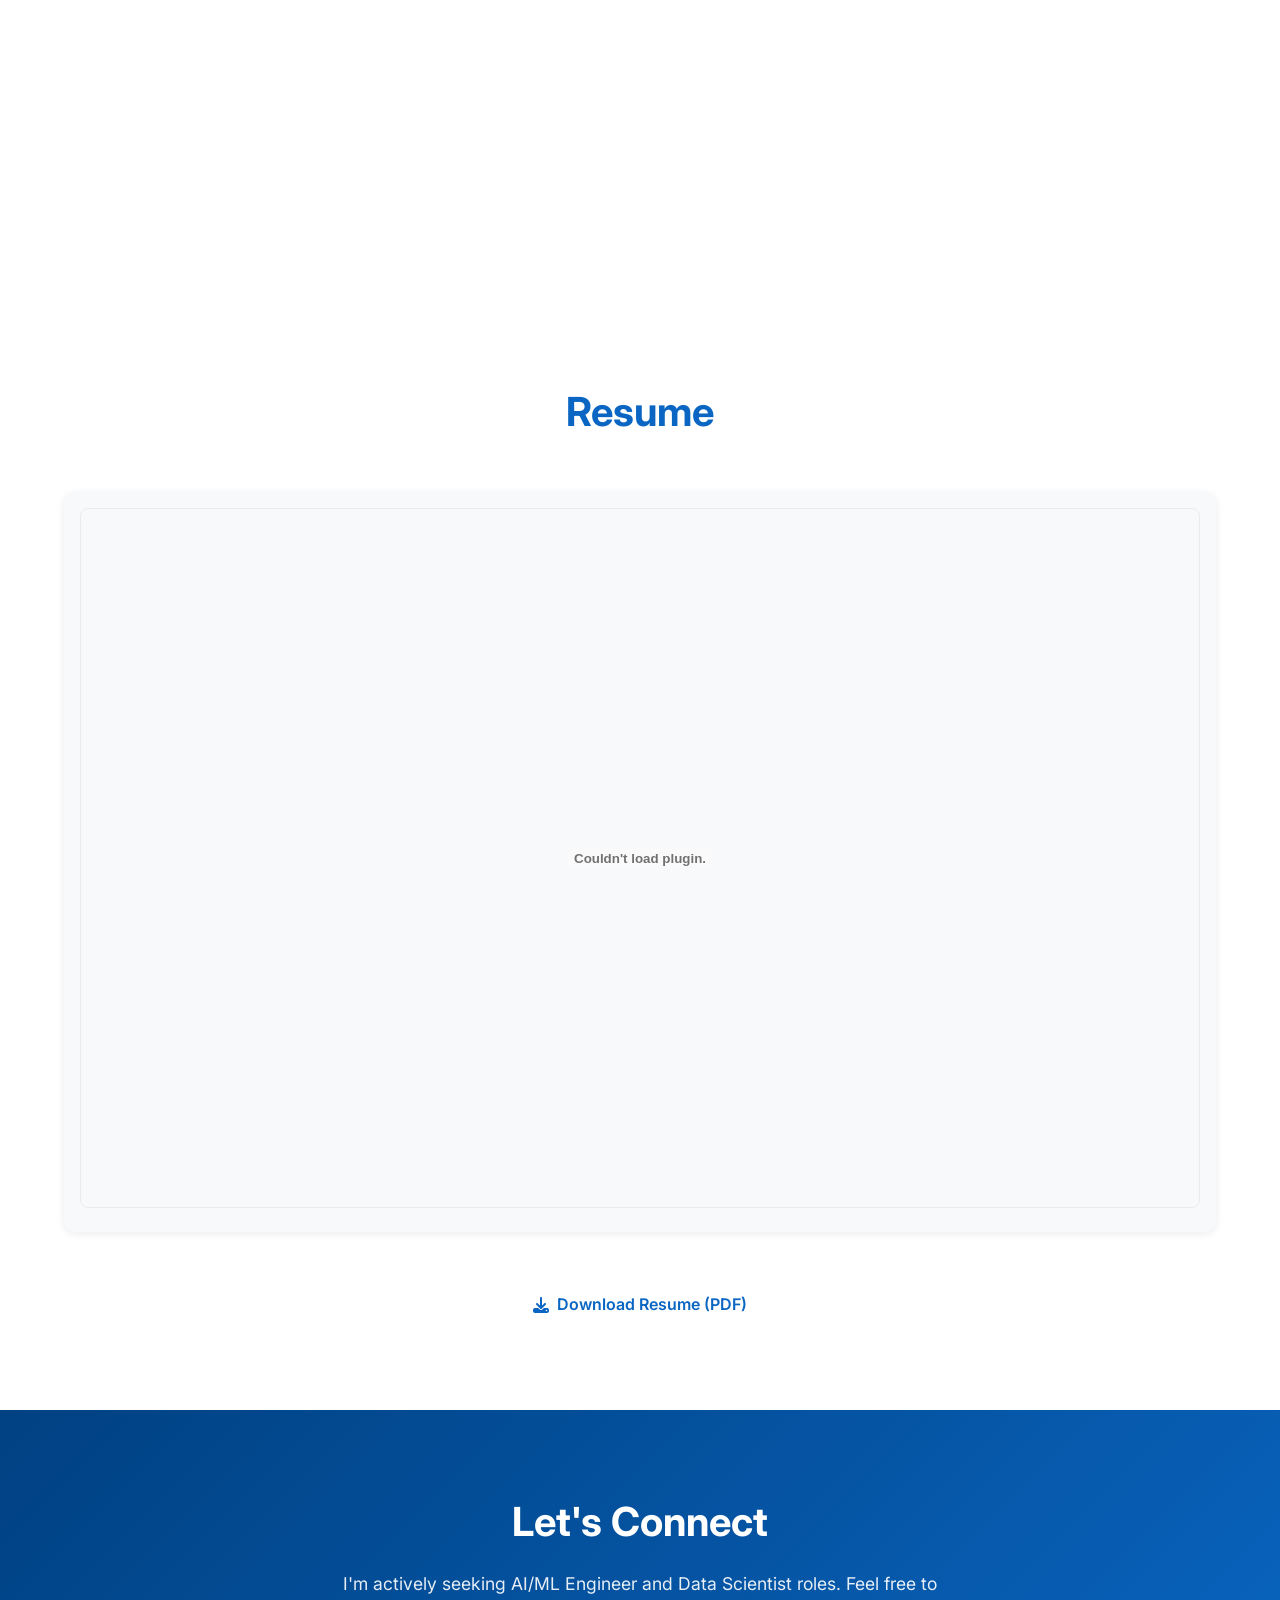
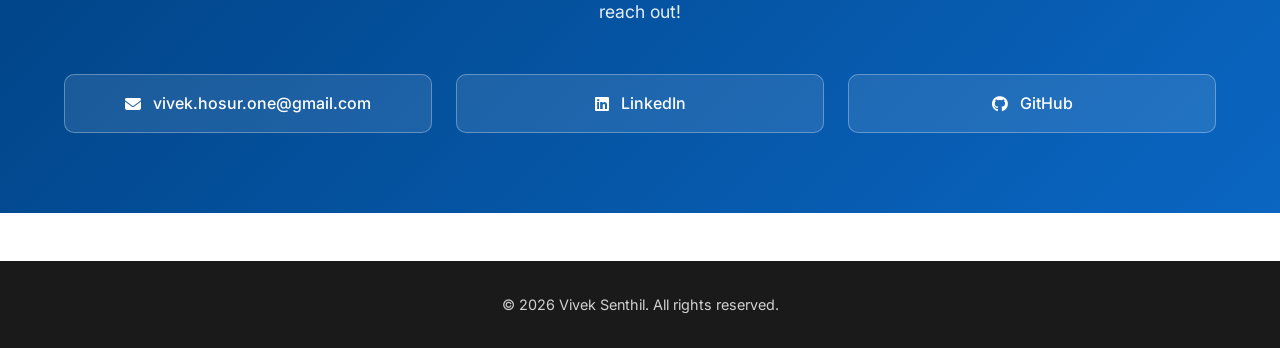
==== commit cc6c3a86: "removed phone number" ====
--- a/index.html
+++ b/index.html
@@ -484,10 +484,6 @@
                     <i class="fab fa-github"></i>
                     <span>GitHub</span>
                 </a>
-                <a href="tel:+15855300709" class="contact-link">
-                    <i class="fas fa-phone"></i>
-                    <span>+1 585-530-0709</span>
-                </a>
             </div>
         </div>
     </section>
